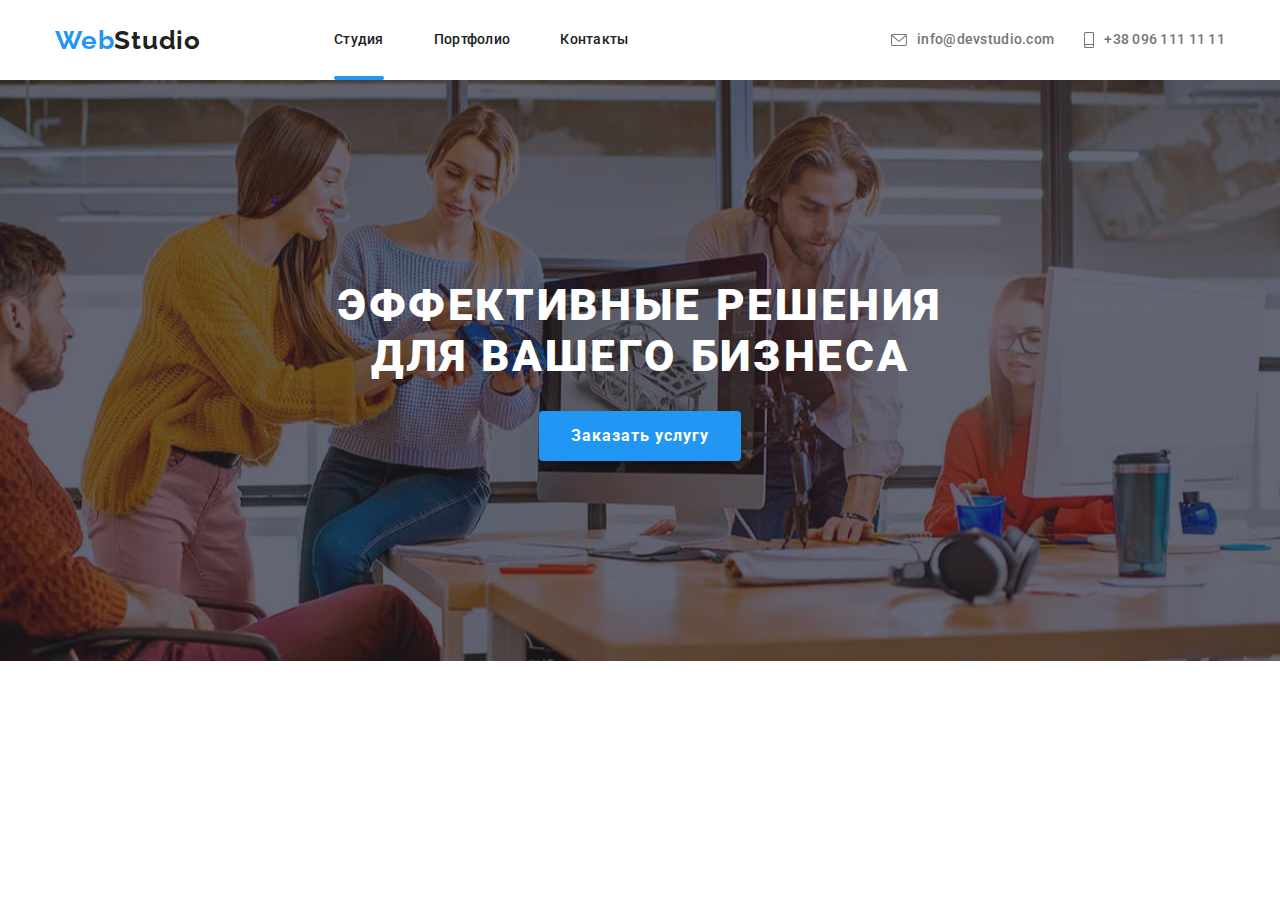
==== index.html @ 5dc9ca83 "scss header, hero, modal" ====
<!DOCTYPE html>
<html lang="ru">
<head>
    <meta charset="UTF-8">
    <meta name="viewport" content="width=device-width, initial-scale=1.0">
    <link rel="stylesheet" href="https://cdnjs.cloudflare.com/ajax/libs/modern-normalize/0.7.0/modern-normalize.min.css" />
    <link rel="stylesheet" href="./css/main.min.css">
    <title>WebStudio</title>
</head>
<body>
    <header class="page-header">

        <div class="page-header__container container">
            <a class="logo page-header__logo" href="./index.html"><span class="logo__accent">Web</span>Studio</a>
            <nav class="page-header__nav">
                <ul class="page-header__link-list">
                    <li class="page-header__list-item"><a class="page-header__link-item current" href="./index.html">Студия</a></li>
                    <li class="page-header__list-item"><a class="page-header__link-item" href="./portfolio.html">Портфолио</a></li>
                    <li class="page-header__list-item"><a class="page-header__link-item" href="">Контакты</a></li>
                </ul>
            </nav>
            <ul class="page-header__contact-list">
                <li class="page-header__contact-item"><a class="page-header__contact-link" href="mailto:info@devstudio.com"> 
                <svg class="page-header__icon" width="16" height="12">
                    <use href='./img/symbol-defs.svg#icon-envelope'></use>
                </svg> info@devstudio.com</a></li>
                <li class="page-header__contact-item"><a class="page-header__contact-link" href="tel:+380961111111">
                <svg class="page-header__icon" width="10" height="16">
                    <use href='./img/symbol-defs.svg#icon-smartphone'></use>
                </svg>+38 096 111 11 11</a></li>
            </ul>
        </div>
        
    </header>
    <section class="page-hero">
        <div class="page-hero__container">
            <h1 class="page-hero__title">Эффективные решения для вашего бизнеса</h1>
            <button class="page-hero__button" data-modal-open>Заказать услугу</button>
        </div>
    </section>
    <div class="backdrop is-hidden" data-modal>
        <div class="modal">
            <button class="modal__close-button" data-modal-close>
                <svg width="18" heigth="18">
                    <use href="./img/symbol-defs.svg#icon-close-black"></use>
                </svg>
            </button>
            <h2 class="modal__title">Оставьте свои данные, мы вам перезвоним</h2>
            <form action="" class="modal__form">
                <ul class="modal__list-input">
                    <li class="modal__list-item">
                        <label  class="modal__label">Имя<input type="text" name="name" class="modal__field-input">
                            <svg width="18" height="18" class="modal__icon">
                                <use href="./img/symbol-defs.svg#icon-person"></use>
                            </svg>
                        </label>
                    </li>
                    <li class="modal__list-item">
                        <label  class="modal__label">Телефон<input type="text" name="phone" class="modal__field-input">
                            <svg width="18" height="18" class="modal__icon">
                                <use href="./img/symbol-defs.svg#icon-phone"></use>
                            </svg>
                        </label>
                    </li>
                    <li class="modal__list-item">
                        <label  class="modal__label">Почта<input type="text" name="email" class="modal__field-input">
                            <svg width="18" height="18" class="modal__icon">
                                <use href="./img/symbol-defs.svg#icon-email"></use>
                            </svg>
                        </label>
                    </li>
                </ul>
                <label  class="modal__label" >Комментарий<textarea name="coment" class="modal__comment-area" placeholder="Введите текст"></textarea></label>
                <label class="modal__checkbox-label">
                    <input type="checkbox" name="policy" value="checked" class="modal__checkbox visually-hidden">
                    <span class="modal__checkbox-icon"></span>
                    <span>
                            Соглашаюсь с рассылкой и принимаю <a href="" class="modal_policy-link">Условия договора</a>
                    </span>
                </label>
                <button type="submit" class="modal__button">Отправить</button> 
            </form>
        </div>

    </div>
    <script src="./js/modal.js"></script>
</body>
</html>
---- css/main.min.css ----
@import url("https://fonts.googleapis.com/css2?family=Raleway:wght@700&family=Roboto:wght@400;500;700&display=swap");@import url("https://cdnjs.cloudflare.com/ajax/libs/modern-normalize/0.7.0/modern-normalize.min.css");body{font-family:Roboto, sans-serif;color:#757575}.current{position:relative;color:#2196f3}.current:before{content:'';position:absolute;bottom:0;left:0;width:100%;height:4px;border-radius:2px;background-color:#2196f3}.container{width:1200px;padding:0 15px;margin-left:auto;margin-right:auto}.visually-hidden{position:absolute;width:1px;height:1px;margin:-1px;border:0;padding:0;clip:rect(0 0 0 0);overflow:hidden}.page-header__container{display:-webkit-box;display:-ms-flexbox;display:flex;-webkit-box-align:center;-ms-flex-align:center;align-items:center}.page-header__logo{margin-right:93px}.logo{font-family:Raleway, sans-serif;font-weight:700;font-size:26px;line-height:1.19;letter-spacing:0.03em;text-decoration:none;color:#212121}.logo__accent{color:#2196f3}.page-header__link-list{display:-webkit-box;display:-ms-flexbox;display:flex;list-style:none;margin:0}.page-header__link-item{display:inline-block;padding-top:32px;padding-bottom:32px;color:#212121;font-style:normal;font-weight:500;font-size:14px;line-height:1.14;letter-spacing:0.02em;text-decoration:none;-webkit-transition:color 250ms cubic-bezier(0.4, 0, 0.2, 1);transition:color 250ms cubic-bezier(0.4, 0, 0.2, 1)}.page-header__link-item:hover,.page-header__link-item:focus{color:#2196f3}.page-header__list-item:not(:last-child){margin-right:50px}.page-header__contact-list{display:-webkit-box;display:-ms-flexbox;display:flex;list-style:none;margin:0;margin-left:auto}.page-header__contact-link{display:-webkit-box;display:-ms-flexbox;display:flex;-webkit-box-align:center;-ms-flex-align:center;align-items:center;color:#757575;font-style:normal;font-weight:500;font-size:14px;line-height:1.14;letter-spacing:0.02em;text-decoration:none;-webkit-transition:color 250ms cubic-bezier(0.4, 0, 0.2, 1);transition:color 250ms cubic-bezier(0.4, 0, 0.2, 1)}.page-header__contact-link:hover,.page-header__contact-link:focus{color:#2196f3}.page-header__contact-item:not(:last-child){margin-right:30px}.page-header__icon{fill:#757575;-webkit-transition:fill 250ms cubic-bezier(0.4, 0, 0.2, 1);transition:fill 250ms cubic-bezier(0.4, 0, 0.2, 1);margin-right:10px}.page-header__contact-link:hover .page-header__icon,.page-header__contact-link:focus .page-header__icon{fill:#2196f3}.page-hero{background-color:#c4c4c4}.page-hero__container{padding:200px 0;background-image:-webkit-gradient(linear, left top, left bottom, from(rgba(47,48,58,0.4)), to(rgba(47,48,58,0.4))),url("../img/bg-hero.jpg");background-image:linear-gradient(rgba(47,48,58,0.4), rgba(47,48,58,0.4)),url("../img/bg-hero.jpg");background-repeat:no-repeat;background-position:center;display:-webkit-box;display:-ms-flexbox;display:flex;-webkit-box-orient:vertical;-webkit-box-direction:normal;-ms-flex-direction:column;flex-direction:column;-webkit-box-align:center;-ms-flex-align:center;align-items:center}.page-hero__title{width:700px;font-weight:900;font-size:44px;line-height:1, 36;text-align:center;letter-spacing:0.06em;text-transform:uppercase;color:#fff;margin-top:0;margin-bottom:30px}.page-hero__button{padding:10px 32px;color:#fff;font-family:Roboto;font-weight:700;font-size:16px;line-height:1.87;letter-spacing:0.06em;background-color:#2196f3;border:0;-webkit-box-shadow:0px 4px 4px rgba(0,0,0,0.15);box-shadow:0px 4px 4px rgba(0,0,0,0.15);border-radius:4px;-webkit-transition:color 250ms cubic-bezier(0.4, 0, 0.2, 1),background-color 250ms cubic-bezier(0.4, 0, 0.2, 1);transition:color 250ms cubic-bezier(0.4, 0, 0.2, 1),background-color 250ms cubic-bezier(0.4, 0, 0.2, 1)}.page-hero__button:hover,.page-hero__button:focus{color:#2196f3;background-color:#fff}.backdrop{position:fixed;width:100%;height:100%;background-color:rgba(0,0,0,0.2);top:0;left:0;opacity:1}.backdrop.is-hidden{opacity:0;pointer-events:none}.modal{position:absolute;width:530px;height:580px;left:50%;top:50%;-webkit-transform:translate(-50%, -50%);transform:translate(-50%, -50%);background:#fff;-webkit-box-shadow:0px 1px 3px rgba(0,0,0,0.12),0px 1px 1px rgba(0,0,0,0.14),0px 2px 1px rgba(0,0,0,0.2);box-shadow:0px 1px 3px rgba(0,0,0,0.12),0px 1px 1px rgba(0,0,0,0.14),0px 2px 1px rgba(0,0,0,0.2);border-radius:4px;padding:40px}.modal__close-button{position:absolute;top:8px;right:8px;display:-webkit-box;display:-ms-flexbox;display:flex;-webkit-box-pack:center;-ms-flex-pack:center;justify-content:center;-webkit-box-align:center;-ms-flex-align:center;align-items:center;width:30px;height:30px;background-color:#fff;border:1px solid rgba(0,0,0,0.1);border-radius:50%;overflow:hidden;-webkit-transition:fill 250ms cubic-bezier(0.4, 0, 0.2, 1);transition:fill 250ms cubic-bezier(0.4, 0, 0.2, 1)}.modal__close-button:hover,.modal__close-button:focus{fill:#2196f3;cursor:pointer}.modal__title{font-weight:700;font-size:20px;line-height:1.15;text-align:center;letter-spacing:0.03em;color:#212121;margin-top:0;margin-bottom:12px}.modal__list-input{list-style:none;padding:0;margin:0;margin-bottom:10px}.modal__list-item:not(:last-child){margin-bottom:10px}.modal__label{position:relative;display:-webkit-box;display:-ms-flexbox;display:flex;-webkit-box-orient:vertical;-webkit-box-direction:normal;-ms-flex-direction:column;flex-direction:column;font-size:12px;line-height:1.16;letter-spacing:0.01em}.modal__field-input{height:40px;border:1px solid rgba(33,33,33,0.2);border-radius:4px;margin-top:4px;padding-left:42px;-webkit-transition:border 250ms cubic-bezier(0.4, 0, 0.2, 1);transition:border 250ms cubic-bezier(0.4, 0, 0.2, 1)}.modal__field-input:hover,.modal__field-input:focus{border:1px solid #2196f3;outline:0}.modal__icon{position:absolute;top:50%;left:15px;-webkit-transition:fill 250ms cubic-bezier(0.4, 0, 0.2, 1);transition:fill 250ms cubic-bezier(0.4, 0, 0.2, 1)}.modal__label:hover .modal__icon,.modal__label:focus .modal__icon{fill:#2196f3}.modal__comment-area{height:120px;border:1px solid rgba(33,33,33,0.2);-webkit-box-sizing:border-box;box-sizing:border-box;border-radius:4px;resize:none;margin-top:4px;margin-bottom:20px;padding:12px 16px;-webkit-transition:border 250ms cubic-bezier(0.4, 0, 0.2, 1);transition:border 250ms cubic-bezier(0.4, 0, 0.2, 1)}.modal__comment-area::-webkit-input-placeholder{font-size:14px;line-height:1.14;letter-spacing:0.01em;color:rgba(117,117,117,0.5)}.modal__comment-area:-ms-input-placeholder{font-size:14px;line-height:1.14;letter-spacing:0.01em;color:rgba(117,117,117,0.5)}.modal__comment-area::-ms-input-placeholder{font-size:14px;line-height:1.14;letter-spacing:0.01em;color:rgba(117,117,117,0.5)}.modal__comment-area::placeholder{font-size:14px;line-height:1.14;letter-spacing:0.01em;color:rgba(117,117,117,0.5)}.modal__comment-area:hover,.modal__comment-area:focus{border:1px solid #2196f3;outline:0}.modal__checkbox-icon{display:inline-block;width:16px;height:15px;border:2px solid #212121;border-radius:2px;margin-right:8px;-webkit-transition:background-color 250ms cubic-bezier(0.4, 0, 0.2, 1);transition:background-color 250ms cubic-bezier(0.4, 0, 0.2, 1)}.modal__checkbox:checked+.modal__checkbox-icon{background-image:url("../img/check.svg");background-color:#2196f3;background-repeat:no-repeat;background-position:center;border:0}.modal__checkbox:hover+.modal__checkbox-icon,.modal__checkbox:focus+.modal__checkbox-icon{border:2px solid #2196f3}.modal__checkbox-label{display:-webkit-box;display:-ms-flexbox;display:flex;font-size:14px;line-height:1.71;letter-spacing:0.03em;-webkit-box-pack:center;-ms-flex-pack:center;justify-content:center;margin-bottom:30px;-webkit-box-align:center;-ms-flex-align:center;align-items:center}.modal_policy-link{color:#2196f3}.modal__button{font-weight:700;font-size:16px;line-height:1.87;padding:10px 55px;color:#fff;letter-spacing:0.06em;background:#2196f3;-webkit-box-shadow:0px 4px 4px rgba(0,0,0,0.15);box-shadow:0px 4px 4px rgba(0,0,0,0.15);border-radius:4px;border:0;display:-webkit-box;display:-ms-flexbox;display:flex;margin-left:auto;margin-right:auto}
/*# sourceMappingURL=main.min.css.map */
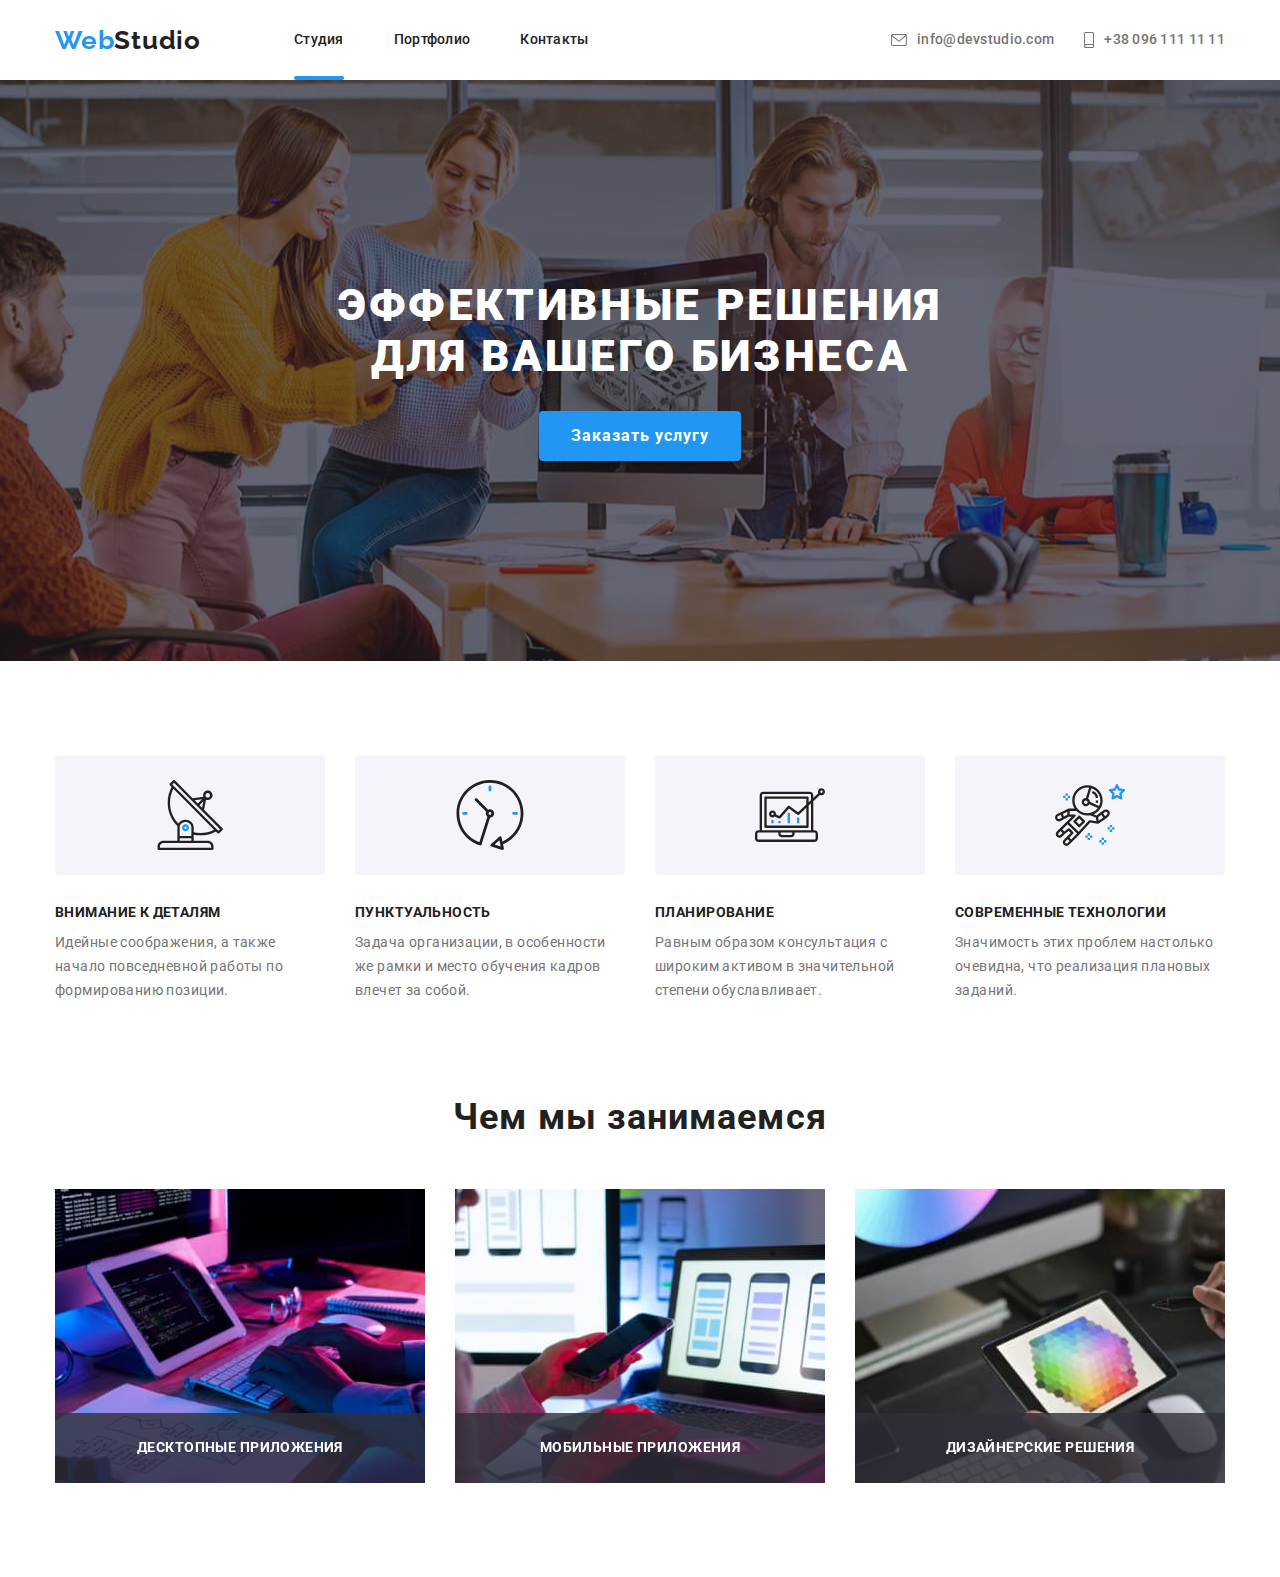
==== commit e37522e1: "features work-list" ====
--- a/index.html
+++ b/index.html
@@ -81,8 +81,61 @@
                 <button type="submit" class="modal__button">Отправить</button> 
             </form>
         </div>
-
     </div>
+    <section class="our-features container">
+        <h2 class="visually-hidden">Наши преимущества</h2>
+        <ul class="our-features__features-list">
+            <li class=" feature-item">
+                <div class="feature-item__icon"><svg width="70" height="70">
+                    <use href="./img/symbol-defs.svg#icon-antena"></use>
+                </svg></div>
+                <h3 class="feature-item__title">Внимание к деталям</h3>
+                <p class="feature-item__text">Идейные соображения, а также начало повседневной работы по формированию позиции.</p>
+            </li>
+            <li class=" feature-item">
+                <div class="feature-item__icon"><svg width="70" height="70"><use href="./img/symbol-defs.svg#icon-clock"></use></svg></div>
+                <h3 class="feature-item__title">Пунктуальность</h3>
+                <p class="feature-item__text">Задача организации, в особенности же рамки и место обучения кадров влечет за собой.</p>
+            </li>
+            <li class=" feature-item">
+                <div class="feature-item__icon"><svg width="70" height="70">
+                    <use href="./img/symbol-defs.svg#icon-diagram"></use>
+                </svg></div>
+                <h3 class="feature-item__title">Планирование</h3>
+                <p class="feature-item__text">Равным образом консультация с широким активом в значительной степени обуславливает.</p>
+            </li>
+            <li class=" feature-item">
+                <div class="feature-item__icon"><svg width="70" height="70">
+                    <use href="./img/symbol-defs.svg#icon-astronaut"></use>
+                </svg></div>
+                <h3 class="feature-item__title">Современные технологии</h3>
+                <p class="feature-item__text">Значимость этих проблем настолько очевидна, что реализация плановых заданий.</p>
+            </li>
+        </ul>
+    </section>
+    <section class="work-box container">
+        <h2 class="work-box__title">Чем мы занимаемся</h2>
+        <ul class="work-box__list">
+            <li class="work-box__item">
+                <div class="work-box__wrapper">
+                    <img class="work-box__image" src="./img/desktop.jpg" alt="десктопные приложения" width="370">
+                    <h3 class="work-box__overlay">Десктопные приложения</h3>
+                </div>
+                </li>
+            <li class="work-box__item">
+                <div class="work-box__wrapper">
+                    <img class="work-box__image" src="./img/mobile.jpg" alt="мобильные приложения" width="370">
+                    <h3 class="work-box__overlay">Мобильные приложения</h3>
+                </div>
+            </li>
+            <li class="work-box__item">
+                <div class="work-box__wrapper">
+                    <img class="work-box__image" src="./img/design.jpg" alt="дизайн" width="370">
+                    <h3 class="work-box__overlay">Дизайнерские решения</h3>
+                </div>
+            </li>
+        </ul>
+    </section>
     <script src="./js/modal.js"></script>
 </body>
 </html>--- a/css/main.min.css
+++ b/css/main.min.css
@@ -1,2 +1,2 @@
-@import url("https://fonts.googleapis.com/css2?family=Raleway:wght@700&family=Roboto:wght@400;500;700&display=swap");@import url("https://cdnjs.cloudflare.com/ajax/libs/modern-normalize/0.7.0/modern-normalize.min.css");body{font-family:Roboto, sans-serif;color:#757575}.current{position:relative;color:#2196f3}.current:before{content:'';position:absolute;bottom:0;left:0;width:100%;height:4px;border-radius:2px;background-color:#2196f3}.container{width:1200px;padding:0 15px;margin-left:auto;margin-right:auto}.visually-hidden{position:absolute;width:1px;height:1px;margin:-1px;border:0;padding:0;clip:rect(0 0 0 0);overflow:hidden}.page-header__container{display:-webkit-box;display:-ms-flexbox;display:flex;-webkit-box-align:center;-ms-flex-align:center;align-items:center}.page-header__logo{margin-right:93px}.logo{font-family:Raleway, sans-serif;font-weight:700;font-size:26px;line-height:1.19;letter-spacing:0.03em;text-decoration:none;color:#212121}.logo__accent{color:#2196f3}.page-header__link-list{display:-webkit-box;display:-ms-flexbox;display:flex;list-style:none;margin:0}.page-header__link-item{display:inline-block;padding-top:32px;padding-bottom:32px;color:#212121;font-style:normal;font-weight:500;font-size:14px;line-height:1.14;letter-spacing:0.02em;text-decoration:none;-webkit-transition:color 250ms cubic-bezier(0.4, 0, 0.2, 1);transition:color 250ms cubic-bezier(0.4, 0, 0.2, 1)}.page-header__link-item:hover,.page-header__link-item:focus{color:#2196f3}.page-header__list-item:not(:last-child){margin-right:50px}.page-header__contact-list{display:-webkit-box;display:-ms-flexbox;display:flex;list-style:none;margin:0;margin-left:auto}.page-header__contact-link{display:-webkit-box;display:-ms-flexbox;display:flex;-webkit-box-align:center;-ms-flex-align:center;align-items:center;color:#757575;font-style:normal;font-weight:500;font-size:14px;line-height:1.14;letter-spacing:0.02em;text-decoration:none;-webkit-transition:color 250ms cubic-bezier(0.4, 0, 0.2, 1);transition:color 250ms cubic-bezier(0.4, 0, 0.2, 1)}.page-header__contact-link:hover,.page-header__contact-link:focus{color:#2196f3}.page-header__contact-item:not(:last-child){margin-right:30px}.page-header__icon{fill:#757575;-webkit-transition:fill 250ms cubic-bezier(0.4, 0, 0.2, 1);transition:fill 250ms cubic-bezier(0.4, 0, 0.2, 1);margin-right:10px}.page-header__contact-link:hover .page-header__icon,.page-header__contact-link:focus .page-header__icon{fill:#2196f3}.page-hero{background-color:#c4c4c4}.page-hero__container{padding:200px 0;background-image:-webkit-gradient(linear, left top, left bottom, from(rgba(47,48,58,0.4)), to(rgba(47,48,58,0.4))),url("../img/bg-hero.jpg");background-image:linear-gradient(rgba(47,48,58,0.4), rgba(47,48,58,0.4)),url("../img/bg-hero.jpg");background-repeat:no-repeat;background-position:center;display:-webkit-box;display:-ms-flexbox;display:flex;-webkit-box-orient:vertical;-webkit-box-direction:normal;-ms-flex-direction:column;flex-direction:column;-webkit-box-align:center;-ms-flex-align:center;align-items:center}.page-hero__title{width:700px;font-weight:900;font-size:44px;line-height:1, 36;text-align:center;letter-spacing:0.06em;text-transform:uppercase;color:#fff;margin-top:0;margin-bottom:30px}.page-hero__button{padding:10px 32px;color:#fff;font-family:Roboto;font-weight:700;font-size:16px;line-height:1.87;letter-spacing:0.06em;background-color:#2196f3;border:0;-webkit-box-shadow:0px 4px 4px rgba(0,0,0,0.15);box-shadow:0px 4px 4px rgba(0,0,0,0.15);border-radius:4px;-webkit-transition:color 250ms cubic-bezier(0.4, 0, 0.2, 1),background-color 250ms cubic-bezier(0.4, 0, 0.2, 1);transition:color 250ms cubic-bezier(0.4, 0, 0.2, 1),background-color 250ms cubic-bezier(0.4, 0, 0.2, 1)}.page-hero__button:hover,.page-hero__button:focus{color:#2196f3;background-color:#fff}.backdrop{position:fixed;width:100%;height:100%;background-color:rgba(0,0,0,0.2);top:0;left:0;opacity:1}.backdrop.is-hidden{opacity:0;pointer-events:none}.modal{position:absolute;width:530px;height:580px;left:50%;top:50%;-webkit-transform:translate(-50%, -50%);transform:translate(-50%, -50%);background:#fff;-webkit-box-shadow:0px 1px 3px rgba(0,0,0,0.12),0px 1px 1px rgba(0,0,0,0.14),0px 2px 1px rgba(0,0,0,0.2);box-shadow:0px 1px 3px rgba(0,0,0,0.12),0px 1px 1px rgba(0,0,0,0.14),0px 2px 1px rgba(0,0,0,0.2);border-radius:4px;padding:40px}.modal__close-button{position:absolute;top:8px;right:8px;display:-webkit-box;display:-ms-flexbox;display:flex;-webkit-box-pack:center;-ms-flex-pack:center;justify-content:center;-webkit-box-align:center;-ms-flex-align:center;align-items:center;width:30px;height:30px;background-color:#fff;border:1px solid rgba(0,0,0,0.1);border-radius:50%;overflow:hidden;-webkit-transition:fill 250ms cubic-bezier(0.4, 0, 0.2, 1);transition:fill 250ms cubic-bezier(0.4, 0, 0.2, 1)}.modal__close-button:hover,.modal__close-button:focus{fill:#2196f3;cursor:pointer}.modal__title{font-weight:700;font-size:20px;line-height:1.15;text-align:center;letter-spacing:0.03em;color:#212121;margin-top:0;margin-bottom:12px}.modal__list-input{list-style:none;padding:0;margin:0;margin-bottom:10px}.modal__list-item:not(:last-child){margin-bottom:10px}.modal__label{position:relative;display:-webkit-box;display:-ms-flexbox;display:flex;-webkit-box-orient:vertical;-webkit-box-direction:normal;-ms-flex-direction:column;flex-direction:column;font-size:12px;line-height:1.16;letter-spacing:0.01em}.modal__field-input{height:40px;border:1px solid rgba(33,33,33,0.2);border-radius:4px;margin-top:4px;padding-left:42px;-webkit-transition:border 250ms cubic-bezier(0.4, 0, 0.2, 1);transition:border 250ms cubic-bezier(0.4, 0, 0.2, 1)}.modal__field-input:hover,.modal__field-input:focus{border:1px solid #2196f3;outline:0}.modal__icon{position:absolute;top:50%;left:15px;-webkit-transition:fill 250ms cubic-bezier(0.4, 0, 0.2, 1);transition:fill 250ms cubic-bezier(0.4, 0, 0.2, 1)}.modal__label:hover .modal__icon,.modal__label:focus .modal__icon{fill:#2196f3}.modal__comment-area{height:120px;border:1px solid rgba(33,33,33,0.2);-webkit-box-sizing:border-box;box-sizing:border-box;border-radius:4px;resize:none;margin-top:4px;margin-bottom:20px;padding:12px 16px;-webkit-transition:border 250ms cubic-bezier(0.4, 0, 0.2, 1);transition:border 250ms cubic-bezier(0.4, 0, 0.2, 1)}.modal__comment-area::-webkit-input-placeholder{font-size:14px;line-height:1.14;letter-spacing:0.01em;color:rgba(117,117,117,0.5)}.modal__comment-area:-ms-input-placeholder{font-size:14px;line-height:1.14;letter-spacing:0.01em;color:rgba(117,117,117,0.5)}.modal__comment-area::-ms-input-placeholder{font-size:14px;line-height:1.14;letter-spacing:0.01em;color:rgba(117,117,117,0.5)}.modal__comment-area::placeholder{font-size:14px;line-height:1.14;letter-spacing:0.01em;color:rgba(117,117,117,0.5)}.modal__comment-area:hover,.modal__comment-area:focus{border:1px solid #2196f3;outline:0}.modal__checkbox-icon{display:inline-block;width:16px;height:15px;border:2px solid #212121;border-radius:2px;margin-right:8px;-webkit-transition:background-color 250ms cubic-bezier(0.4, 0, 0.2, 1);transition:background-color 250ms cubic-bezier(0.4, 0, 0.2, 1)}.modal__checkbox:checked+.modal__checkbox-icon{background-image:url("../img/check.svg");background-color:#2196f3;background-repeat:no-repeat;background-position:center;border:0}.modal__checkbox:hover+.modal__checkbox-icon,.modal__checkbox:focus+.modal__checkbox-icon{border:2px solid #2196f3}.modal__checkbox-label{display:-webkit-box;display:-ms-flexbox;display:flex;font-size:14px;line-height:1.71;letter-spacing:0.03em;-webkit-box-pack:center;-ms-flex-pack:center;justify-content:center;margin-bottom:30px;-webkit-box-align:center;-ms-flex-align:center;align-items:center}.modal_policy-link{color:#2196f3}.modal__button{font-weight:700;font-size:16px;line-height:1.87;padding:10px 55px;color:#fff;letter-spacing:0.06em;background:#2196f3;-webkit-box-shadow:0px 4px 4px rgba(0,0,0,0.15);box-shadow:0px 4px 4px rgba(0,0,0,0.15);border-radius:4px;border:0;display:-webkit-box;display:-ms-flexbox;display:flex;margin-left:auto;margin-right:auto}
+@import url("https://fonts.googleapis.com/css2?family=Raleway:wght@700&family=Roboto:wght@400;500;700&display=swap");@import url("https://cdnjs.cloudflare.com/ajax/libs/modern-normalize/0.7.0/modern-normalize.min.css");body{font-family:Roboto, sans-serif;color:#757575}.current{position:relative;color:#2196f3}.current:before{content:'';position:absolute;bottom:0;left:0;width:100%;height:4px;border-radius:2px;background-color:#2196f3}.container{width:1200px;padding:0 15px;margin-left:auto;margin-right:auto}.visually-hidden{position:absolute;width:1px;height:1px;margin:-1px;border:0;padding:0;clip:rect(0 0 0 0);overflow:hidden}h1,h2,h3,p{margin:0;padding:0}.page-header__container{display:-webkit-box;display:-ms-flexbox;display:flex;-webkit-box-align:center;-ms-flex-align:center;align-items:center}.page-header__logo{margin-right:93px}.logo{font-family:Raleway, sans-serif;font-weight:700;font-size:26px;line-height:1.19;letter-spacing:0.03em;text-decoration:none;color:#212121}.logo__accent{color:#2196f3}.page-header__link-list{display:-webkit-box;display:-ms-flexbox;display:flex;list-style:none;margin:0;padding:0}.page-header__link-item{display:inline-block;padding-top:32px;padding-bottom:32px;color:#212121;font-style:normal;font-weight:500;font-size:14px;line-height:1.14;letter-spacing:0.02em;text-decoration:none;-webkit-transition:color 250ms cubic-bezier(0.4, 0, 0.2, 1);transition:color 250ms cubic-bezier(0.4, 0, 0.2, 1)}.page-header__link-item:hover,.page-header__link-item:focus{color:#2196f3}.page-header__list-item:not(:last-child){margin-right:50px}.page-header__contact-list{display:-webkit-box;display:-ms-flexbox;display:flex;list-style:none;margin:0;margin-left:auto}.page-header__contact-link{display:-webkit-box;display:-ms-flexbox;display:flex;-webkit-box-align:center;-ms-flex-align:center;align-items:center;color:#757575;font-style:normal;font-weight:500;font-size:14px;line-height:1.14;letter-spacing:0.02em;text-decoration:none;-webkit-transition:color 250ms cubic-bezier(0.4, 0, 0.2, 1);transition:color 250ms cubic-bezier(0.4, 0, 0.2, 1)}.page-header__contact-link:hover,.page-header__contact-link:focus{color:#2196f3}.page-header__contact-item:not(:last-child){margin-right:30px}.page-header__icon{fill:#757575;-webkit-transition:fill 250ms cubic-bezier(0.4, 0, 0.2, 1);transition:fill 250ms cubic-bezier(0.4, 0, 0.2, 1);margin-right:10px}.page-header__contact-link:hover .page-header__icon,.page-header__contact-link:focus .page-header__icon{fill:#2196f3}.page-hero{background-color:#c4c4c4}.page-hero__container{padding:200px 0;background-image:-webkit-gradient(linear, left top, left bottom, from(rgba(47,48,58,0.4)), to(rgba(47,48,58,0.4))),url("../img/bg-hero.jpg");background-image:linear-gradient(rgba(47,48,58,0.4), rgba(47,48,58,0.4)),url("../img/bg-hero.jpg");background-repeat:no-repeat;background-position:center;display:-webkit-box;display:-ms-flexbox;display:flex;-webkit-box-orient:vertical;-webkit-box-direction:normal;-ms-flex-direction:column;flex-direction:column;-webkit-box-align:center;-ms-flex-align:center;align-items:center}.page-hero__title{width:700px;font-weight:900;font-size:44px;line-height:1, 36;text-align:center;letter-spacing:0.06em;text-transform:uppercase;color:#fff;margin-top:0;margin-bottom:30px}.page-hero__button{padding:10px 32px;color:#fff;font-family:Roboto;font-weight:700;font-size:16px;line-height:1.87;letter-spacing:0.06em;background-color:#2196f3;border:0;-webkit-box-shadow:0px 4px 4px rgba(0,0,0,0.15);box-shadow:0px 4px 4px rgba(0,0,0,0.15);border-radius:4px;-webkit-transition:color 250ms cubic-bezier(0.4, 0, 0.2, 1),background-color 250ms cubic-bezier(0.4, 0, 0.2, 1);transition:color 250ms cubic-bezier(0.4, 0, 0.2, 1),background-color 250ms cubic-bezier(0.4, 0, 0.2, 1)}.page-hero__button:hover,.page-hero__button:focus{color:#2196f3;background-color:#fff}.backdrop{position:fixed;width:100%;height:100%;background-color:rgba(0,0,0,0.2);top:0;left:0;opacity:1}.backdrop.is-hidden{opacity:0;pointer-events:none}.modal{position:absolute;width:530px;height:580px;left:50%;top:50%;-webkit-transform:translate(-50%, -50%);transform:translate(-50%, -50%);background:#fff;-webkit-box-shadow:0px 1px 3px rgba(0,0,0,0.12),0px 1px 1px rgba(0,0,0,0.14),0px 2px 1px rgba(0,0,0,0.2);box-shadow:0px 1px 3px rgba(0,0,0,0.12),0px 1px 1px rgba(0,0,0,0.14),0px 2px 1px rgba(0,0,0,0.2);border-radius:4px;padding:40px}.modal__close-button{position:absolute;top:8px;right:8px;display:-webkit-box;display:-ms-flexbox;display:flex;-webkit-box-pack:center;-ms-flex-pack:center;justify-content:center;-webkit-box-align:center;-ms-flex-align:center;align-items:center;width:30px;height:30px;background-color:#fff;border:1px solid rgba(0,0,0,0.1);border-radius:50%;overflow:hidden;-webkit-transition:fill 250ms cubic-bezier(0.4, 0, 0.2, 1);transition:fill 250ms cubic-bezier(0.4, 0, 0.2, 1)}.modal__close-button:hover,.modal__close-button:focus{fill:#2196f3;cursor:pointer}.modal__title{font-weight:700;font-size:20px;line-height:1.15;text-align:center;letter-spacing:0.03em;color:#212121;margin-top:0;margin-bottom:12px}.modal__list-input{list-style:none;padding:0;margin:0;margin-bottom:10px}.modal__list-item:not(:last-child){margin-bottom:10px}.modal__label{position:relative;display:-webkit-box;display:-ms-flexbox;display:flex;-webkit-box-orient:vertical;-webkit-box-direction:normal;-ms-flex-direction:column;flex-direction:column;font-size:12px;line-height:1.16;letter-spacing:0.01em}.modal__field-input{height:40px;border:1px solid rgba(33,33,33,0.2);border-radius:4px;margin-top:4px;padding-left:42px;-webkit-transition:border 250ms cubic-bezier(0.4, 0, 0.2, 1);transition:border 250ms cubic-bezier(0.4, 0, 0.2, 1)}.modal__field-input:hover,.modal__field-input:focus{border:1px solid #2196f3;outline:0}.modal__icon{position:absolute;top:50%;left:15px;-webkit-transition:fill 250ms cubic-bezier(0.4, 0, 0.2, 1);transition:fill 250ms cubic-bezier(0.4, 0, 0.2, 1)}.modal__label:hover .modal__icon,.modal__label:focus .modal__icon{fill:#2196f3}.modal__comment-area{height:120px;border:1px solid rgba(33,33,33,0.2);-webkit-box-sizing:border-box;box-sizing:border-box;border-radius:4px;resize:none;margin-top:4px;margin-bottom:20px;padding:12px 16px;-webkit-transition:border 250ms cubic-bezier(0.4, 0, 0.2, 1);transition:border 250ms cubic-bezier(0.4, 0, 0.2, 1)}.modal__comment-area::-webkit-input-placeholder{font-size:14px;line-height:1.14;letter-spacing:0.01em;color:rgba(117,117,117,0.5)}.modal__comment-area:-ms-input-placeholder{font-size:14px;line-height:1.14;letter-spacing:0.01em;color:rgba(117,117,117,0.5)}.modal__comment-area::-ms-input-placeholder{font-size:14px;line-height:1.14;letter-spacing:0.01em;color:rgba(117,117,117,0.5)}.modal__comment-area::placeholder{font-size:14px;line-height:1.14;letter-spacing:0.01em;color:rgba(117,117,117,0.5)}.modal__comment-area:hover,.modal__comment-area:focus{border:1px solid #2196f3;outline:0}.modal__checkbox-icon{display:inline-block;width:16px;height:15px;border:2px solid #212121;border-radius:2px;margin-right:8px;-webkit-transition:background-color 250ms cubic-bezier(0.4, 0, 0.2, 1);transition:background-color 250ms cubic-bezier(0.4, 0, 0.2, 1)}.modal__checkbox:checked+.modal__checkbox-icon{background-image:url("../img/check.svg");background-color:#2196f3;background-repeat:no-repeat;background-position:center;border:0}.modal__checkbox:hover+.modal__checkbox-icon,.modal__checkbox:focus+.modal__checkbox-icon{border:2px solid #2196f3}.modal__checkbox-label{display:-webkit-box;display:-ms-flexbox;display:flex;font-size:14px;line-height:1.71;letter-spacing:0.03em;-webkit-box-pack:center;-ms-flex-pack:center;justify-content:center;margin-bottom:30px;-webkit-box-align:center;-ms-flex-align:center;align-items:center}.modal_policy-link{color:#2196f3}.modal__button{font-weight:700;font-size:16px;line-height:1.87;padding:10px 55px;color:#fff;letter-spacing:0.06em;background:#2196f3;-webkit-box-shadow:0px 4px 4px rgba(0,0,0,0.15);box-shadow:0px 4px 4px rgba(0,0,0,0.15);border-radius:4px;border:0;display:-webkit-box;display:-ms-flexbox;display:flex;margin-left:auto;margin-right:auto}.our-features__features-list{margin:0;padding:0;display:-webkit-box;display:-ms-flexbox;display:flex;list-style:none;padding-top:94px;margin-bottom:94px}.feature-item:not(:last-child){margin-right:30px}.feature-item__icon{display:-webkit-box;display:-ms-flexbox;display:flex;-webkit-box-pack:center;-ms-flex-pack:center;justify-content:center;-webkit-box-align:center;-ms-flex-align:center;align-items:center;width:270px;height:120px;background:#f5f4fa;border-radius:4px;margin-bottom:30px}.feature-item__title{font-weight:700;font-size:14px;line-height:1.14;letter-spacing:0.03em;text-transform:uppercase;color:#212121;margin-bottom:10px}.feature-item__text{font-size:14px;line-height:1.71;letter-spacing:0.03em}.work-box__title{font-weight:700;font-size:36px;line-height:1.16;text-align:center;letter-spacing:0.03em;color:#212121;margin-bottom:50px}.work-box__list{display:-webkit-box;display:-ms-flexbox;display:flex;list-style:none;margin:0;padding:0;padding-bottom:94px}.work-box__item:not(:last-child){margin-right:30px}.work-box__image{display:block}.work-box__wrapper{position:relative}.work-box__overlay{position:absolute;bottom:0;left:0;width:100%;height:70px;background-color:rgba(47,48,58,0.8);display:-webkit-box;display:-ms-flexbox;display:flex;-webkit-box-pack:center;-ms-flex-pack:center;justify-content:center;-webkit-box-align:center;-ms-flex-align:center;align-items:center;font-weight:700;font-size:14px;line-height:1.14;letter-spacing:0.03em;text-transform:uppercase;color:#fff}
 /*# sourceMappingURL=main.min.css.map */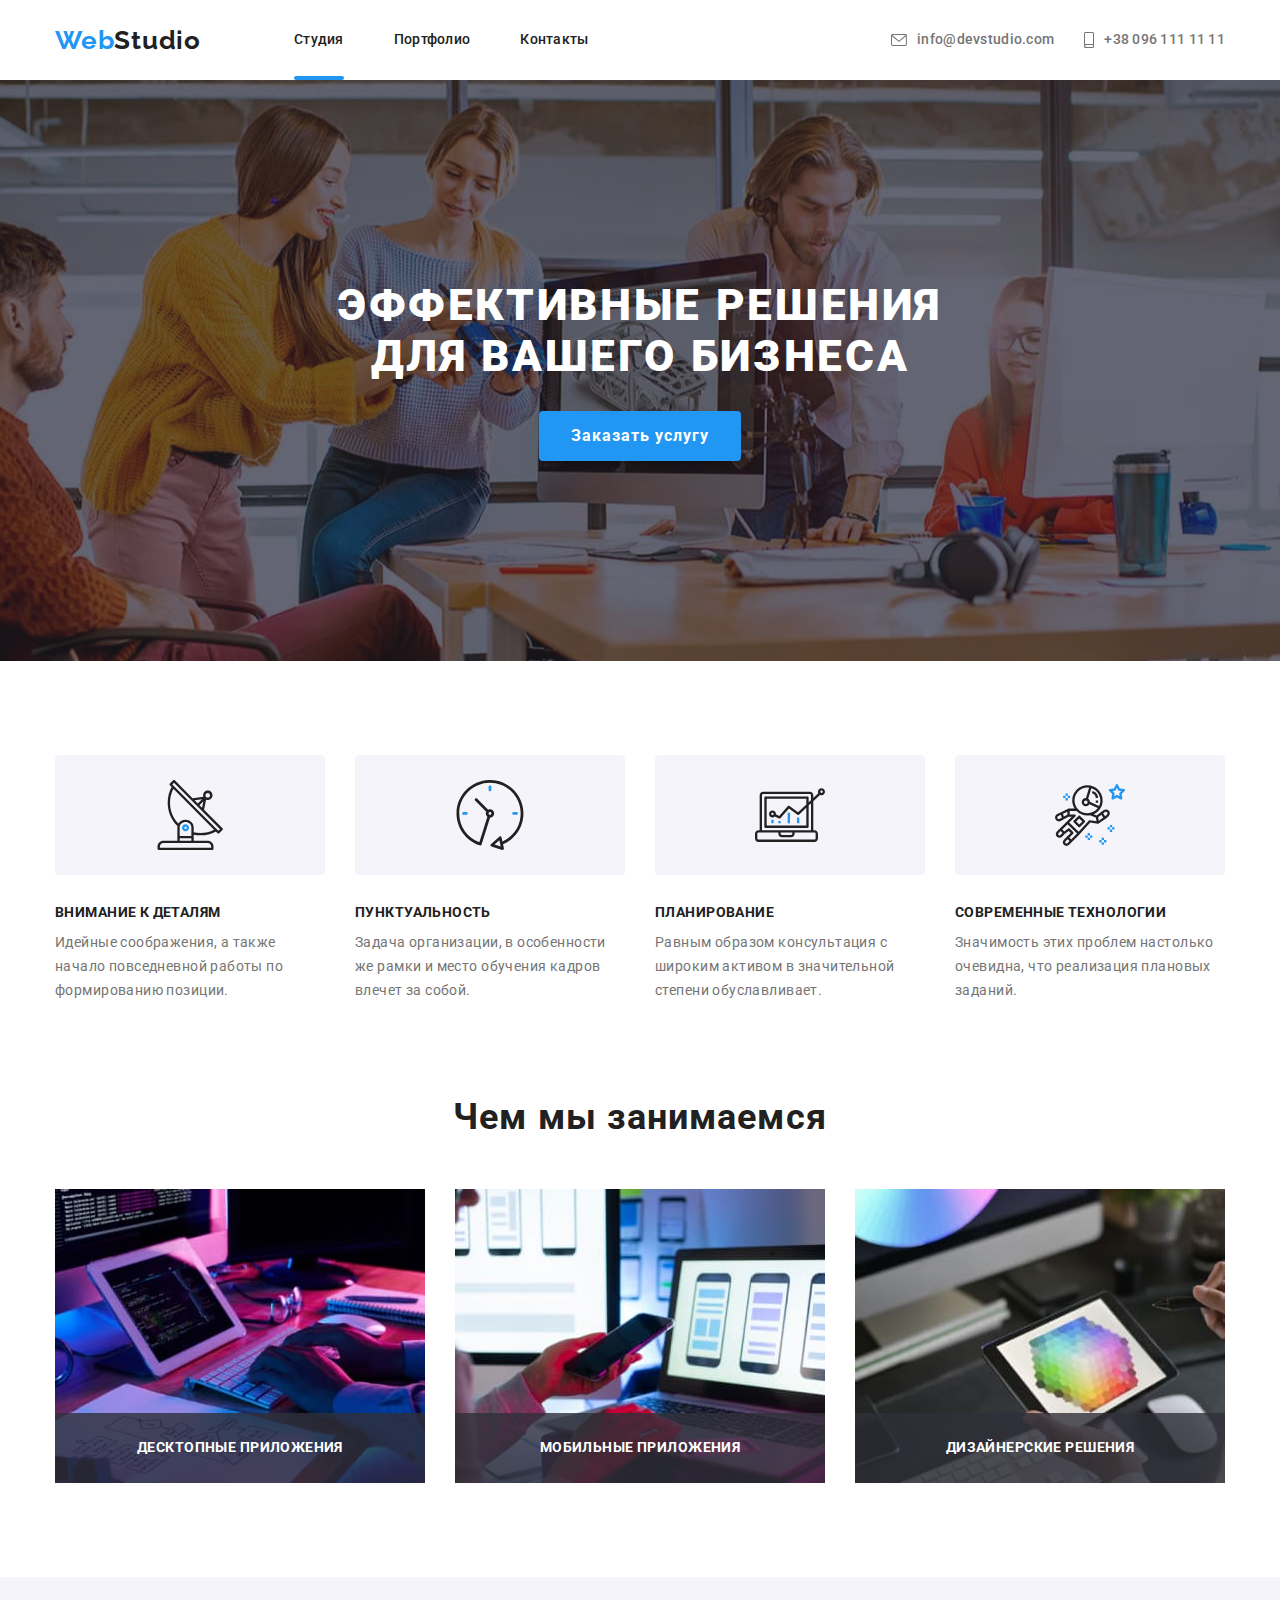
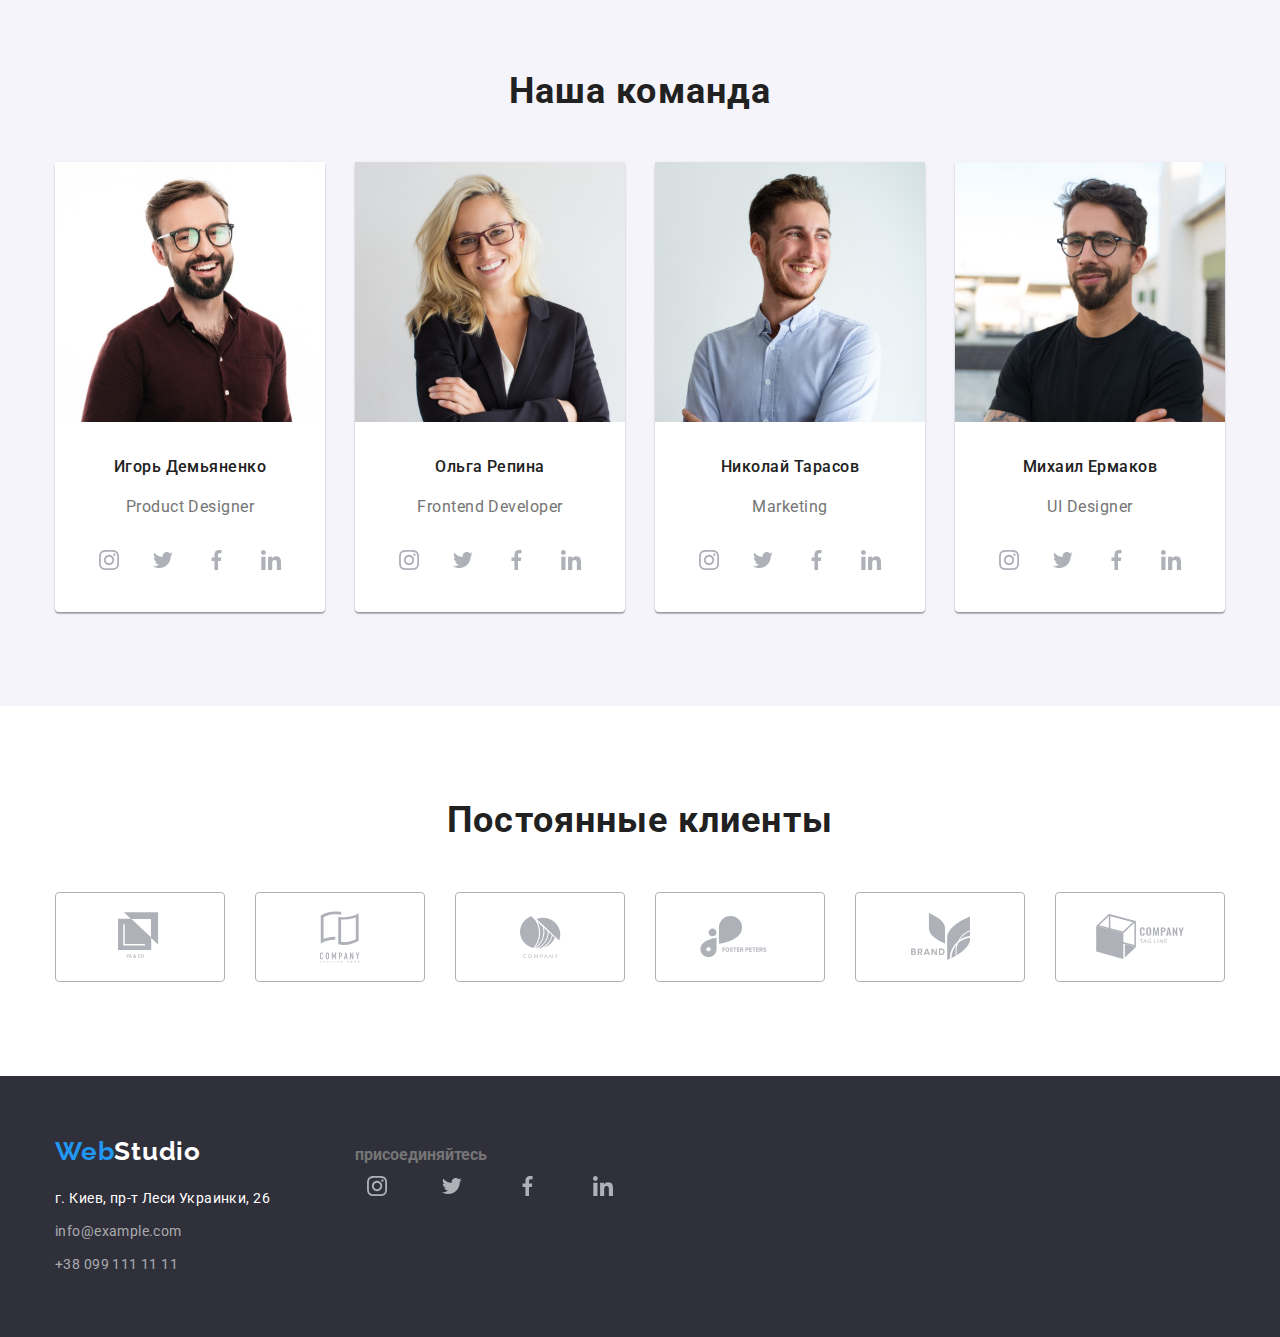
==== commit 3f4ebf4b: "our-team/clients" ====
--- a/index.html
+++ b/index.html
@@ -8,18 +8,19 @@
     <title>WebStudio</title>
 </head>
 <body>
+    
     <header class="page-header">
 
         <div class="page-header__container container">
             <a class="logo page-header__logo" href="./index.html"><span class="logo__accent">Web</span>Studio</a>
             <nav class="page-header__nav">
-                <ul class="page-header__link-list">
+                <ul class="page-header__link-list list">
                     <li class="page-header__list-item"><a class="page-header__link-item current" href="./index.html">Студия</a></li>
                     <li class="page-header__list-item"><a class="page-header__link-item" href="./portfolio.html">Портфолио</a></li>
                     <li class="page-header__list-item"><a class="page-header__link-item" href="">Контакты</a></li>
                 </ul>
             </nav>
-            <ul class="page-header__contact-list">
+            <ul class="page-header__contact-list list">
                 <li class="page-header__contact-item"><a class="page-header__contact-link" href="mailto:info@devstudio.com"> 
                 <svg class="page-header__icon" width="16" height="12">
                     <use href='./img/symbol-defs.svg#icon-envelope'></use>
@@ -32,13 +33,14 @@
         </div>
         
     </header>
-    <section class="page-hero">
+    <main>
+        <section class="page-hero">
         <div class="page-hero__container">
             <h1 class="page-hero__title">Эффективные решения для вашего бизнеса</h1>
             <button class="page-hero__button" data-modal-open>Заказать услугу</button>
         </div>
-    </section>
-    <div class="backdrop is-hidden" data-modal>
+        </section>
+        <div class="backdrop is-hidden" data-modal>
         <div class="modal">
             <button class="modal__close-button" data-modal-close>
                 <svg width="18" heigth="18">
@@ -47,7 +49,7 @@
             </button>
             <h2 class="modal__title">Оставьте свои данные, мы вам перезвоним</h2>
             <form action="" class="modal__form">
-                <ul class="modal__list-input">
+                <ul class="modal__list-input list">
                     <li class="modal__list-item">
                         <label  class="modal__label">Имя<input type="text" name="name" class="modal__field-input">
                             <svg width="18" height="18" class="modal__icon">
@@ -81,10 +83,10 @@
                 <button type="submit" class="modal__button">Отправить</button> 
             </form>
         </div>
-    </div>
-    <section class="our-features container">
+        </div>
+        <section class="our-features container">
         <h2 class="visually-hidden">Наши преимущества</h2>
-        <ul class="our-features__features-list">
+        <ul class="our-features__features-list list">
             <li class=" feature-item">
                 <div class="feature-item__icon"><svg width="70" height="70">
                     <use href="./img/symbol-defs.svg#icon-antena"></use>
@@ -112,10 +114,10 @@
                 <p class="feature-item__text">Значимость этих проблем настолько очевидна, что реализация плановых заданий.</p>
             </li>
         </ul>
-    </section>
-    <section class="work-box container">
+        </section>
+        <section class="work-box container">
         <h2 class="work-box__title">Чем мы занимаемся</h2>
-        <ul class="work-box__list">
+        <ul class="work-box__list list">
             <li class="work-box__item">
                 <div class="work-box__wrapper">
                     <img class="work-box__image" src="./img/desktop.jpg" alt="десктопные приложения" width="370">
@@ -135,7 +137,200 @@
                 </div>
             </li>
         </ul>
-    </section>
+        </section>
+        <section class="our-team">
+        <div class="our-team__container container">
+            <h2 class="our-team__title">Наша команда</h2>
+            <ul class="our-team__team-list list">
+                <li class="our-team__card teammate">
+                    <img class="teammate__photo" src="./img/igor.jpg" alt="Игорь Демьяненко" width="270">
+                    <div class="teammate__description">
+                        <h3 class="teammate__name" >Игорь Демьяненко</h3>
+                        <p class="teammate__career">Product Designer</p>
+                        <ul class="  teammate__social-list social-list list">
+                            <li><a class="social-list__link" href="" target="_blank" rel="noreferrer noopener" aria-label="instagram">
+                                <svg  width="20" height="20">
+                                    <use href="./img/symbol-defs.svg#icon-instagram"></use>
+                                </svg> </a></li>
+                            <li><a class="social-list__link" href="" target="_blank" rel="noreferrer noopener" aria-label="instagram">
+                                <svg   width="20" height="20">
+                                    <use href="./img/symbol-defs.svg#icon-twitter"></use>
+                                </svg> </a></li>
+                            <li><a class="social-list__link" href="" target="_blank" rel="noreferrer noopener" aria-label="instagram">
+                                <svg   width="20" height="20">
+                                    <use href="./img/symbol-defs.svg#icon-facebook"></use>
+                                </svg> </a></li>
+                            <li><a class="social-list__link" href="" target="_blank" rel="noreferrer noopener" aria-label="instagram">
+                                <svg   width="20" height="20">
+                                    <use href="./img/symbol-defs.svg#icon-linkedin"></use>
+                                </svg> </a></li>
+                        </ul>
+                    </div>
+                </li>
+                <li class="our-team__card teammate">
+                    <img class="teammate__photo" src="./img/olga.jpg" alt="Ольга Репина" width="270">
+                    <div class="teammate__description">
+                        <h3 class="teammate__name">Ольга Репина</h3>
+                        <p class="teammate__career">Frontend Developer</p>
+                        <ul class=" teammate__social-list social-list list">
+                            <li><a class="social-list__link" href="" target="_blank" rel="noreferrer noopener" aria-label="instagram">
+                                    <svg   width="20" height="20">
+                                        <use href="./img/symbol-defs.svg#icon-instagram"></use>
+                                    </svg> </a></li>
+                            <li><a class="social-list__link" href="" target="_blank" rel="noreferrer noopener" aria-label="instagram">
+                                    <svg   width="20" height="20">
+                                        <use href="./img/symbol-defs.svg#icon-twitter"></use>
+                                    </svg> </a></li>
+                            <li><a class="social-list__link" href="" target="_blank" rel="noreferrer noopener" aria-label="instagram">
+                                    <svg   width="20" height="20">
+                                        <use href="./img/symbol-defs.svg#icon-facebook"></use>
+                                    </svg> </a></li>
+                            <li><a class="social-list__link" href="" target="_blank" rel="noreferrer noopener" aria-label="instagram">
+                                    <svg   width="20" height="20">
+                                        <use href="./img/symbol-defs.svg#icon-linkedin"></use>
+                                    </svg> </a></li>
+                        </ul>
+                    </div>
+                </li>
+                <li class="our-team__card teammate">
+                    <img class="teammate__photo" src="./img/nikolay.jpg" alt="Николай Тарасов" width="270" >
+                    <div class="teammate__description">
+                        <h3 class="teammate__name">Николай Тарасов</h3>
+                        <p class="teammate__career">Marketing</p>
+                        <ul class=" teammate__social-list social-list list">
+                            <li><a class="social-list__link" href="" target="_blank" rel="noreferrer noopener" aria-label="instagram">
+                                    <svg   width="20" height="20">
+                                        <use href="./img/symbol-defs.svg#icon-instagram"></use>
+                                    </svg> </a></li>
+                            <li><a class="social-list__link" href="" target="_blank" rel="noreferrer noopener" aria-label="instagram">
+                                    <svg   width="20" height="20">
+                                        <use href="./img/symbol-defs.svg#icon-twitter"></use>
+                                    </svg> </a></li>
+                            <li><a class="social-list__link" href="" target="_blank" rel="noreferrer noopener" aria-label="instagram">
+                                    <svg   width="20" height="20">
+                                        <use href="./img/symbol-defs.svg#icon-facebook"></use>
+                                    </svg> </a></li>
+                            <li><a class="social-list__link" href="" target="_blank" rel="noreferrer noopener" aria-label="instagram">
+                                    <svg   width="20" height="20">
+                                        <use href="./img/symbol-defs.svg#icon-linkedin"></use>
+                                    </svg> </a></li>
+                        </ul>
+                    </div>
+                </li>
+                <li class="our-team__card teammate">
+                    <img class="teammate__photo" src="./img/mikhail.jpg" alt="Михаил Ермаков" width="270">
+                    <div class="teammate__description">
+                        <h3 class="teammate__name">Михаил Ермаков</h3>
+                        <p class="teammate__career">UI Designer</p>
+                        <ul class=" teammate__social-list social-list list">
+                            <li><a class="social-list__link" href="" target="_blank" rel="noreferrer noopener" aria-label="instagram">
+                                    <svg   width="20" height="20">
+                                        <use href="./img/symbol-defs.svg#icon-instagram"></use>
+                                    </svg> </a></li>
+                            <li><a class="social-list__link" href="" target="_blank" rel="noreferrer noopener" aria-label="instagram">
+                                    <svg   width="20" height="20">
+                                        <use href="./img/symbol-defs.svg#icon-twitter"></use>
+                                    </svg> </a></li>
+                            <li><a class="social-list__link" href="" target="_blank" rel="noreferrer noopener" aria-label="instagram">
+                                    <svg   width="20" height="20">
+                                        <use href="./img/symbol-defs.svg#icon-facebook"></use>
+                                    </svg> </a></li>
+                            <li><a class="social-list__link" href="" target="_blank" rel="noreferrer noopener" aria-label="instagram">
+                                    <svg   width="20" height="20">
+                                        <use href="./img/symbol-defs.svg#icon-linkedin"></use>
+                                    </svg> </a></li>
+                        </ul>
+                    </div>
+                </li>
+            </ul>
+        </div>
+        </section>
+        <section class="our-clients container">
+        <h2 class="our-clients__title">Постоянные клиенты</h2>
+        <ul class="our-clients__clients-list list">
+            <li class="our-clients__item">
+                
+                <svg width="44.27" height="49.23">
+                    <use href="./img/symbol-defs.svg#icon-logo-1" ></use>
+                </svg>
+                
+            </li>
+            <li class="our-clients__item">
+                
+                <svg width="40" height="52">
+                    <use href="./img/symbol-defs.svg#icon-logo-2 "></use>
+                </svg>
+                
+            </li>
+            <li class="our-clients__item">
+               
+                <svg width="41" height="42.6">
+                    <use href="./img/symbol-defs.svg#icon-logo-3"></use>
+                </svg>
+                
+            </li>
+            <li class="our-clients__item">
+                
+                <svg width="79.66" height="42.02">
+                    <use href="./img/symbol-defs.svg#icon-logo-4"></use>
+                </svg>
+
+            </li>
+            <li class="our-clients__item">
+              
+                <svg width="59" height="47">
+                    <use href="./img/symbol-defs.svg#icon-logo-5"></use>
+                </svg>
+               
+            </li>
+            <li class="our-clients__item">
+               
+                <svg width="88.48" height="45.44">
+                    <use href="./img/symbol-defs.svg#icon-logo-6"></use>
+                </svg>
+               
+            </li>
+        </ul>
+        </section>
+    </main>
+    <footer class="page-footer">
+        <div class="page-footer__container container">
+            <div class="page-footer__contact">
+                <a class=" page-footer-logo logo logo--white " href="./index.html"><span class="logo__accent">Web</span>Studio</a>
+                <address class="page-footer__addres">
+                    г. Киев, пр-т Леси Украинки, 26
+                    <ul class="page-footer__address-list list">
+                        <li class="page-footer__address-item"><a class="page-footer__address-link" href="mailto:info@example.com">info@example.com</a></li>
+                        <li class="page-footer__address-item"><a  class="page-footer__address-link" href="tel:++380991111111">+38 099 111 11 11</a></li>
+                    </ul>
+                </address>
+            </div>
+            <div class="page-footer__social">
+                <b class="">присоединяйтесь</b>
+                <ul class=" social-list list">
+                    <li><a class="social-list__link" href="" target="_blank" rel="noreferrer noopener" aria-label="instagram">
+                            <svg width="20" height="20">
+                                <use href="./img/symbol-defs.svg#icon-instagram"></use>
+                            </svg> </a></li>
+                    <li><a class="social-list__link" href="" target="_blank" rel="noreferrer noopener" aria-label="instagram">
+                            <svg width="20" height="20">
+                                <use href="./img/symbol-defs.svg#icon-twitter"></use>
+                            </svg> </a></li>
+                    <li><a class="social-list__link" href="" target="_blank" rel="noreferrer noopener" aria-label="instagram">
+                            <svg width="20" height="20">
+                                <use href="./img/symbol-defs.svg#icon-facebook"></use>
+                            </svg> </a></li>
+                    <li><a class="social-list__link" href="" target="_blank" rel="noreferrer noopener" aria-label="instagram">
+                            <svg width="20" height="20">
+                                <use href="./img/symbol-defs.svg#icon-linkedin"></use>
+                            </svg> </a></li>
+                </ul>
+            </div>
+            <div></div>
+            </div>
+    </footer>
+
+
     <script src="./js/modal.js"></script>
 </body>
 </html>--- a/css/main.min.css
+++ b/css/main.min.css
@@ -1,2 +1,2 @@
-@import url("https://fonts.googleapis.com/css2?family=Raleway:wght@700&family=Roboto:wght@400;500;700&display=swap");@import url("https://cdnjs.cloudflare.com/ajax/libs/modern-normalize/0.7.0/modern-normalize.min.css");body{font-family:Roboto, sans-serif;color:#757575}.current{position:relative;color:#2196f3}.current:before{content:'';position:absolute;bottom:0;left:0;width:100%;height:4px;border-radius:2px;background-color:#2196f3}.container{width:1200px;padding:0 15px;margin-left:auto;margin-right:auto}.visually-hidden{position:absolute;width:1px;height:1px;margin:-1px;border:0;padding:0;clip:rect(0 0 0 0);overflow:hidden}h1,h2,h3,p{margin:0;padding:0}.page-header__container{display:-webkit-box;display:-ms-flexbox;display:flex;-webkit-box-align:center;-ms-flex-align:center;align-items:center}.page-header__logo{margin-right:93px}.logo{font-family:Raleway, sans-serif;font-weight:700;font-size:26px;line-height:1.19;letter-spacing:0.03em;text-decoration:none;color:#212121}.logo__accent{color:#2196f3}.page-header__link-list{display:-webkit-box;display:-ms-flexbox;display:flex;list-style:none;margin:0;padding:0}.page-header__link-item{display:inline-block;padding-top:32px;padding-bottom:32px;color:#212121;font-style:normal;font-weight:500;font-size:14px;line-height:1.14;letter-spacing:0.02em;text-decoration:none;-webkit-transition:color 250ms cubic-bezier(0.4, 0, 0.2, 1);transition:color 250ms cubic-bezier(0.4, 0, 0.2, 1)}.page-header__link-item:hover,.page-header__link-item:focus{color:#2196f3}.page-header__list-item:not(:last-child){margin-right:50px}.page-header__contact-list{display:-webkit-box;display:-ms-flexbox;display:flex;list-style:none;margin:0;margin-left:auto}.page-header__contact-link{display:-webkit-box;display:-ms-flexbox;display:flex;-webkit-box-align:center;-ms-flex-align:center;align-items:center;color:#757575;font-style:normal;font-weight:500;font-size:14px;line-height:1.14;letter-spacing:0.02em;text-decoration:none;-webkit-transition:color 250ms cubic-bezier(0.4, 0, 0.2, 1);transition:color 250ms cubic-bezier(0.4, 0, 0.2, 1)}.page-header__contact-link:hover,.page-header__contact-link:focus{color:#2196f3}.page-header__contact-item:not(:last-child){margin-right:30px}.page-header__icon{fill:#757575;-webkit-transition:fill 250ms cubic-bezier(0.4, 0, 0.2, 1);transition:fill 250ms cubic-bezier(0.4, 0, 0.2, 1);margin-right:10px}.page-header__contact-link:hover .page-header__icon,.page-header__contact-link:focus .page-header__icon{fill:#2196f3}.page-hero{background-color:#c4c4c4}.page-hero__container{padding:200px 0;background-image:-webkit-gradient(linear, left top, left bottom, from(rgba(47,48,58,0.4)), to(rgba(47,48,58,0.4))),url("../img/bg-hero.jpg");background-image:linear-gradient(rgba(47,48,58,0.4), rgba(47,48,58,0.4)),url("../img/bg-hero.jpg");background-repeat:no-repeat;background-position:center;display:-webkit-box;display:-ms-flexbox;display:flex;-webkit-box-orient:vertical;-webkit-box-direction:normal;-ms-flex-direction:column;flex-direction:column;-webkit-box-align:center;-ms-flex-align:center;align-items:center}.page-hero__title{width:700px;font-weight:900;font-size:44px;line-height:1, 36;text-align:center;letter-spacing:0.06em;text-transform:uppercase;color:#fff;margin-top:0;margin-bottom:30px}.page-hero__button{padding:10px 32px;color:#fff;font-family:Roboto;font-weight:700;font-size:16px;line-height:1.87;letter-spacing:0.06em;background-color:#2196f3;border:0;-webkit-box-shadow:0px 4px 4px rgba(0,0,0,0.15);box-shadow:0px 4px 4px rgba(0,0,0,0.15);border-radius:4px;-webkit-transition:color 250ms cubic-bezier(0.4, 0, 0.2, 1),background-color 250ms cubic-bezier(0.4, 0, 0.2, 1);transition:color 250ms cubic-bezier(0.4, 0, 0.2, 1),background-color 250ms cubic-bezier(0.4, 0, 0.2, 1)}.page-hero__button:hover,.page-hero__button:focus{color:#2196f3;background-color:#fff}.backdrop{position:fixed;width:100%;height:100%;background-color:rgba(0,0,0,0.2);top:0;left:0;opacity:1}.backdrop.is-hidden{opacity:0;pointer-events:none}.modal{position:absolute;width:530px;height:580px;left:50%;top:50%;-webkit-transform:translate(-50%, -50%);transform:translate(-50%, -50%);background:#fff;-webkit-box-shadow:0px 1px 3px rgba(0,0,0,0.12),0px 1px 1px rgba(0,0,0,0.14),0px 2px 1px rgba(0,0,0,0.2);box-shadow:0px 1px 3px rgba(0,0,0,0.12),0px 1px 1px rgba(0,0,0,0.14),0px 2px 1px rgba(0,0,0,0.2);border-radius:4px;padding:40px}.modal__close-button{position:absolute;top:8px;right:8px;display:-webkit-box;display:-ms-flexbox;display:flex;-webkit-box-pack:center;-ms-flex-pack:center;justify-content:center;-webkit-box-align:center;-ms-flex-align:center;align-items:center;width:30px;height:30px;background-color:#fff;border:1px solid rgba(0,0,0,0.1);border-radius:50%;overflow:hidden;-webkit-transition:fill 250ms cubic-bezier(0.4, 0, 0.2, 1);transition:fill 250ms cubic-bezier(0.4, 0, 0.2, 1)}.modal__close-button:hover,.modal__close-button:focus{fill:#2196f3;cursor:pointer}.modal__title{font-weight:700;font-size:20px;line-height:1.15;text-align:center;letter-spacing:0.03em;color:#212121;margin-top:0;margin-bottom:12px}.modal__list-input{list-style:none;padding:0;margin:0;margin-bottom:10px}.modal__list-item:not(:last-child){margin-bottom:10px}.modal__label{position:relative;display:-webkit-box;display:-ms-flexbox;display:flex;-webkit-box-orient:vertical;-webkit-box-direction:normal;-ms-flex-direction:column;flex-direction:column;font-size:12px;line-height:1.16;letter-spacing:0.01em}.modal__field-input{height:40px;border:1px solid rgba(33,33,33,0.2);border-radius:4px;margin-top:4px;padding-left:42px;-webkit-transition:border 250ms cubic-bezier(0.4, 0, 0.2, 1);transition:border 250ms cubic-bezier(0.4, 0, 0.2, 1)}.modal__field-input:hover,.modal__field-input:focus{border:1px solid #2196f3;outline:0}.modal__icon{position:absolute;top:50%;left:15px;-webkit-transition:fill 250ms cubic-bezier(0.4, 0, 0.2, 1);transition:fill 250ms cubic-bezier(0.4, 0, 0.2, 1)}.modal__label:hover .modal__icon,.modal__label:focus .modal__icon{fill:#2196f3}.modal__comment-area{height:120px;border:1px solid rgba(33,33,33,0.2);-webkit-box-sizing:border-box;box-sizing:border-box;border-radius:4px;resize:none;margin-top:4px;margin-bottom:20px;padding:12px 16px;-webkit-transition:border 250ms cubic-bezier(0.4, 0, 0.2, 1);transition:border 250ms cubic-bezier(0.4, 0, 0.2, 1)}.modal__comment-area::-webkit-input-placeholder{font-size:14px;line-height:1.14;letter-spacing:0.01em;color:rgba(117,117,117,0.5)}.modal__comment-area:-ms-input-placeholder{font-size:14px;line-height:1.14;letter-spacing:0.01em;color:rgba(117,117,117,0.5)}.modal__comment-area::-ms-input-placeholder{font-size:14px;line-height:1.14;letter-spacing:0.01em;color:rgba(117,117,117,0.5)}.modal__comment-area::placeholder{font-size:14px;line-height:1.14;letter-spacing:0.01em;color:rgba(117,117,117,0.5)}.modal__comment-area:hover,.modal__comment-area:focus{border:1px solid #2196f3;outline:0}.modal__checkbox-icon{display:inline-block;width:16px;height:15px;border:2px solid #212121;border-radius:2px;margin-right:8px;-webkit-transition:background-color 250ms cubic-bezier(0.4, 0, 0.2, 1);transition:background-color 250ms cubic-bezier(0.4, 0, 0.2, 1)}.modal__checkbox:checked+.modal__checkbox-icon{background-image:url("../img/check.svg");background-color:#2196f3;background-repeat:no-repeat;background-position:center;border:0}.modal__checkbox:hover+.modal__checkbox-icon,.modal__checkbox:focus+.modal__checkbox-icon{border:2px solid #2196f3}.modal__checkbox-label{display:-webkit-box;display:-ms-flexbox;display:flex;font-size:14px;line-height:1.71;letter-spacing:0.03em;-webkit-box-pack:center;-ms-flex-pack:center;justify-content:center;margin-bottom:30px;-webkit-box-align:center;-ms-flex-align:center;align-items:center}.modal_policy-link{color:#2196f3}.modal__button{font-weight:700;font-size:16px;line-height:1.87;padding:10px 55px;color:#fff;letter-spacing:0.06em;background:#2196f3;-webkit-box-shadow:0px 4px 4px rgba(0,0,0,0.15);box-shadow:0px 4px 4px rgba(0,0,0,0.15);border-radius:4px;border:0;display:-webkit-box;display:-ms-flexbox;display:flex;margin-left:auto;margin-right:auto}.our-features__features-list{margin:0;padding:0;display:-webkit-box;display:-ms-flexbox;display:flex;list-style:none;padding-top:94px;margin-bottom:94px}.feature-item:not(:last-child){margin-right:30px}.feature-item__icon{display:-webkit-box;display:-ms-flexbox;display:flex;-webkit-box-pack:center;-ms-flex-pack:center;justify-content:center;-webkit-box-align:center;-ms-flex-align:center;align-items:center;width:270px;height:120px;background:#f5f4fa;border-radius:4px;margin-bottom:30px}.feature-item__title{font-weight:700;font-size:14px;line-height:1.14;letter-spacing:0.03em;text-transform:uppercase;color:#212121;margin-bottom:10px}.feature-item__text{font-size:14px;line-height:1.71;letter-spacing:0.03em}.work-box__title{font-weight:700;font-size:36px;line-height:1.16;text-align:center;letter-spacing:0.03em;color:#212121;margin-bottom:50px}.work-box__list{display:-webkit-box;display:-ms-flexbox;display:flex;list-style:none;margin:0;padding:0;padding-bottom:94px}.work-box__item:not(:last-child){margin-right:30px}.work-box__image{display:block}.work-box__wrapper{position:relative}.work-box__overlay{position:absolute;bottom:0;left:0;width:100%;height:70px;background-color:rgba(47,48,58,0.8);display:-webkit-box;display:-ms-flexbox;display:flex;-webkit-box-pack:center;-ms-flex-pack:center;justify-content:center;-webkit-box-align:center;-ms-flex-align:center;align-items:center;font-weight:700;font-size:14px;line-height:1.14;letter-spacing:0.03em;text-transform:uppercase;color:#fff}
+@import url("https://fonts.googleapis.com/css2?family=Raleway:wght@700&family=Roboto:wght@400;500;700&display=swap");@import url("https://cdnjs.cloudflare.com/ajax/libs/modern-normalize/0.7.0/modern-normalize.min.css");body{font-family:Roboto, sans-serif;color:#757575}.current{position:relative;color:#2196f3}.current:before{content:'';position:absolute;bottom:0;left:0;width:100%;height:4px;border-radius:2px;background-color:#2196f3}.container{width:1200px;padding:0 15px;margin-left:auto;margin-right:auto}.list{padding:0;margin:0;list-style:none}.visually-hidden{position:absolute;width:1px;height:1px;margin:-1px;border:0;padding:0;clip:rect(0 0 0 0);overflow:hidden}h1,h2,h3,p{margin:0;padding:0}.social-list{display:-webkit-box;display:-ms-flexbox;display:flex;-webkit-box-pack:justify;-ms-flex-pack:justify;justify-content:space-between}.social-list__link{width:44px;height:44px;border-radius:50%;display:-webkit-box;display:-ms-flexbox;display:flex;-webkit-box-pack:center;-ms-flex-pack:center;justify-content:center;-webkit-box-align:center;-ms-flex-align:center;align-items:center;fill:#afb1b8;-webkit-transition:fill 250ms cubic-bezier(0.4, 0, 0.2, 1),background-color 250ms cubic-bezier(0.4, 0, 0.2, 1);transition:fill 250ms cubic-bezier(0.4, 0, 0.2, 1),background-color 250ms cubic-bezier(0.4, 0, 0.2, 1)}.social-list__link:hover,.social-list__link:focus{fill:#fff;background-color:#2196f3}.page-header__container{display:-webkit-box;display:-ms-flexbox;display:flex;-webkit-box-align:center;-ms-flex-align:center;align-items:center}.page-header__logo{margin-right:93px}.page-footer{background-color:#2f303a}.logo{font-family:Raleway, sans-serif;font-weight:700;font-size:26px;line-height:1.19;letter-spacing:0.03em;text-decoration:none;color:#212121}.logo__accent{color:#2196f3}.logo--white{display:inline-block;color:#fff;margin-bottom:20px}.page-header__link-list{display:-webkit-box;display:-ms-flexbox;display:flex}.page-header__link-item{display:inline-block;padding-top:32px;padding-bottom:32px;color:#212121;font-style:normal;font-weight:500;font-size:14px;line-height:1.14;letter-spacing:0.02em;text-decoration:none;-webkit-transition:color 250ms cubic-bezier(0.4, 0, 0.2, 1);transition:color 250ms cubic-bezier(0.4, 0, 0.2, 1)}.page-header__link-item:hover,.page-header__link-item:focus{color:#2196f3}.page-header__list-item:not(:last-child){margin-right:50px}.page-header__contact-list{display:-webkit-box;display:-ms-flexbox;display:flex;margin-left:auto}.page-header__contact-link{display:-webkit-box;display:-ms-flexbox;display:flex;-webkit-box-align:center;-ms-flex-align:center;align-items:center;color:#757575;font-style:normal;font-weight:500;font-size:14px;line-height:1.14;letter-spacing:0.02em;text-decoration:none;-webkit-transition:color 250ms cubic-bezier(0.4, 0, 0.2, 1);transition:color 250ms cubic-bezier(0.4, 0, 0.2, 1)}.page-header__contact-link:hover,.page-header__contact-link:focus{color:#2196f3}.page-header__contact-item:not(:last-child){margin-right:30px}.page-header__icon{fill:#757575;-webkit-transition:fill 250ms cubic-bezier(0.4, 0, 0.2, 1);transition:fill 250ms cubic-bezier(0.4, 0, 0.2, 1);margin-right:10px}.page-header__contact-link:hover .page-header__icon,.page-header__contact-link:focus .page-header__icon{fill:#2196f3}.page-hero{background-color:#c4c4c4}.page-hero__container{padding:200px 0;background-image:-webkit-gradient(linear, left top, left bottom, from(rgba(47,48,58,0.4)), to(rgba(47,48,58,0.4))),url("../img/bg-hero.jpg");background-image:linear-gradient(rgba(47,48,58,0.4), rgba(47,48,58,0.4)),url("../img/bg-hero.jpg");background-repeat:no-repeat;background-position:center;display:-webkit-box;display:-ms-flexbox;display:flex;-webkit-box-orient:vertical;-webkit-box-direction:normal;-ms-flex-direction:column;flex-direction:column;-webkit-box-align:center;-ms-flex-align:center;align-items:center}.page-hero__title{width:700px;font-weight:900;font-size:44px;line-height:1, 36;text-align:center;letter-spacing:0.06em;text-transform:uppercase;color:#fff;margin-top:0;margin-bottom:30px}.page-hero__button{padding:10px 32px;color:#fff;font-family:Roboto;font-weight:700;font-size:16px;line-height:1.87;letter-spacing:0.06em;background-color:#2196f3;border:0;-webkit-box-shadow:0px 4px 4px rgba(0,0,0,0.15);box-shadow:0px 4px 4px rgba(0,0,0,0.15);border-radius:4px;-webkit-transition:color 250ms cubic-bezier(0.4, 0, 0.2, 1),background-color 250ms cubic-bezier(0.4, 0, 0.2, 1);transition:color 250ms cubic-bezier(0.4, 0, 0.2, 1),background-color 250ms cubic-bezier(0.4, 0, 0.2, 1)}.page-hero__button:hover,.page-hero__button:focus{color:#2196f3;background-color:#fff}.backdrop{position:fixed;width:100%;height:100%;background-color:rgba(0,0,0,0.2);top:0;left:0;opacity:1;-webkit-transition:opacity 500ms cubic-bezier(0.4, 0, 0.2, 1);transition:opacity 500ms cubic-bezier(0.4, 0, 0.2, 1);z-index:2}.backdrop.is-hidden{opacity:0;pointer-events:none}.backdrop.is-hidden .modal{-webkit-transform:translate(-50%, 150%) scale(0.75);transform:translate(-50%, 150%) scale(0.75)}.modal{position:absolute;width:530px;height:580px;left:50%;top:50%;background:#fff;-webkit-box-shadow:0px 1px 3px rgba(0,0,0,0.12),0px 1px 1px rgba(0,0,0,0.14),0px 2px 1px rgba(0,0,0,0.2);box-shadow:0px 1px 3px rgba(0,0,0,0.12),0px 1px 1px rgba(0,0,0,0.14),0px 2px 1px rgba(0,0,0,0.2);border-radius:4px;padding:40px;-webkit-transform:translate(-50%, -50%) scale(1);transform:translate(-50%, -50%) scale(1);-webkit-transition:-webkit-transform 500ms cubic-bezier(0.4, 0, 0.2, 1);transition:-webkit-transform 500ms cubic-bezier(0.4, 0, 0.2, 1);transition:transform 500ms cubic-bezier(0.4, 0, 0.2, 1);transition:transform 500ms cubic-bezier(0.4, 0, 0.2, 1), -webkit-transform 500ms cubic-bezier(0.4, 0, 0.2, 1)}.modal__close-button{position:absolute;top:8px;right:8px;display:-webkit-box;display:-ms-flexbox;display:flex;-webkit-box-pack:center;-ms-flex-pack:center;justify-content:center;-webkit-box-align:center;-ms-flex-align:center;align-items:center;width:30px;height:30px;background-color:#fff;border:1px solid rgba(0,0,0,0.1);border-radius:50%;overflow:hidden;-webkit-transition:fill 250ms cubic-bezier(0.4, 0, 0.2, 1);transition:fill 250ms cubic-bezier(0.4, 0, 0.2, 1)}.modal__close-button:hover,.modal__close-button:focus{fill:#2196f3;cursor:pointer}.modal__title{font-weight:700;font-size:20px;line-height:1.15;text-align:center;letter-spacing:0.03em;color:#212121;margin-top:0;margin-bottom:12px}.modal__list-input{margin-bottom:10px}.modal__list-item:not(:last-child){margin-bottom:10px}.modal__label{position:relative;display:-webkit-box;display:-ms-flexbox;display:flex;-webkit-box-orient:vertical;-webkit-box-direction:normal;-ms-flex-direction:column;flex-direction:column;font-size:12px;line-height:1.16;letter-spacing:0.01em}.modal__field-input{height:40px;border:1px solid rgba(33,33,33,0.2);border-radius:4px;margin-top:4px;padding-left:42px;-webkit-transition:border 250ms cubic-bezier(0.4, 0, 0.2, 1);transition:border 250ms cubic-bezier(0.4, 0, 0.2, 1)}.modal__field-input:hover,.modal__field-input:focus{border:1px solid #2196f3;outline:0}.modal__icon{position:absolute;top:50%;left:15px;-webkit-transition:fill 250ms cubic-bezier(0.4, 0, 0.2, 1);transition:fill 250ms cubic-bezier(0.4, 0, 0.2, 1)}.modal__label:hover .modal__icon,.modal__label:focus .modal__icon{fill:#2196f3}.modal__comment-area{height:120px;border:1px solid rgba(33,33,33,0.2);-webkit-box-sizing:border-box;box-sizing:border-box;border-radius:4px;resize:none;margin-top:4px;margin-bottom:20px;padding:12px 16px;-webkit-transition:border 250ms cubic-bezier(0.4, 0, 0.2, 1);transition:border 250ms cubic-bezier(0.4, 0, 0.2, 1)}.modal__comment-area::-webkit-input-placeholder{font-size:14px;line-height:1.14;letter-spacing:0.01em;color:rgba(117,117,117,0.5)}.modal__comment-area:-ms-input-placeholder{font-size:14px;line-height:1.14;letter-spacing:0.01em;color:rgba(117,117,117,0.5)}.modal__comment-area::-ms-input-placeholder{font-size:14px;line-height:1.14;letter-spacing:0.01em;color:rgba(117,117,117,0.5)}.modal__comment-area::placeholder{font-size:14px;line-height:1.14;letter-spacing:0.01em;color:rgba(117,117,117,0.5)}.modal__comment-area:hover,.modal__comment-area:focus{border:1px solid #2196f3;outline:0}.modal__checkbox-icon{display:inline-block;width:16px;height:15px;border:2px solid #212121;border-radius:2px;margin-right:8px;-webkit-transition:background-color 250ms cubic-bezier(0.4, 0, 0.2, 1);transition:background-color 250ms cubic-bezier(0.4, 0, 0.2, 1)}.modal__checkbox:checked+.modal__checkbox-icon{background-image:url("../img/check.svg");background-color:#2196f3;background-repeat:no-repeat;background-position:center;border:0}.modal__checkbox:hover+.modal__checkbox-icon,.modal__checkbox:focus+.modal__checkbox-icon{border:2px solid #2196f3}.modal__checkbox-label{display:-webkit-box;display:-ms-flexbox;display:flex;font-size:14px;line-height:1.71;letter-spacing:0.03em;-webkit-box-pack:center;-ms-flex-pack:center;justify-content:center;margin-bottom:30px;-webkit-box-align:center;-ms-flex-align:center;align-items:center}.modal_policy-link{color:#2196f3}.modal__button{font-weight:700;font-size:16px;line-height:1.87;padding:10px 55px;color:#fff;letter-spacing:0.06em;background:#2196f3;-webkit-box-shadow:0px 4px 4px rgba(0,0,0,0.15);box-shadow:0px 4px 4px rgba(0,0,0,0.15);border-radius:4px;border:0;display:-webkit-box;display:-ms-flexbox;display:flex;margin-left:auto;margin-right:auto}.our-features__features-list{padding-top:94px;margin-bottom:94px;display:-webkit-box;display:-ms-flexbox;display:flex}.feature-item:not(:last-child){margin-right:30px}.feature-item__icon{display:-webkit-box;display:-ms-flexbox;display:flex;-webkit-box-pack:center;-ms-flex-pack:center;justify-content:center;-webkit-box-align:center;-ms-flex-align:center;align-items:center;width:270px;height:120px;background:#f5f4fa;border-radius:4px;margin-bottom:30px}.feature-item__title{font-weight:700;font-size:14px;line-height:1.14;letter-spacing:0.03em;text-transform:uppercase;color:#212121;margin-bottom:10px}.feature-item__text{font-size:14px;line-height:1.71;letter-spacing:0.03em}.work-box__title{font-weight:700;font-size:36px;line-height:1.16;text-align:center;letter-spacing:0.03em;color:#212121;margin-bottom:50px}.work-box__list{display:-webkit-box;display:-ms-flexbox;display:flex;padding-bottom:94px}.work-box__item:not(:last-child){margin-right:30px}.work-box__image{display:block}.work-box__wrapper{position:relative}.work-box__overlay{position:absolute;bottom:0;left:0;width:100%;height:70px;background-color:rgba(47,48,58,0.8);display:-webkit-box;display:-ms-flexbox;display:flex;-webkit-box-pack:center;-ms-flex-pack:center;justify-content:center;-webkit-box-align:center;-ms-flex-align:center;align-items:center;font-weight:700;font-size:14px;line-height:1.14;letter-spacing:0.03em;text-transform:uppercase;color:#fff}.our-team{background-color:#f5f4fa}.our-team__container{padding-top:94px;padding-bottom:94px}.our-team__title{font-weight:700;font-size:36px;line-height:1.16;text-align:center;letter-spacing:0.03em;color:#212121;margin-bottom:50px}.our-team__team-list{display:-webkit-box;display:-ms-flexbox;display:flex}.our-team__card:not(:last-child){margin-right:30px}.teammate{-webkit-box-shadow:0px 1px 3px rgba(0,0,0,0.12),0px 1px 1px rgba(0,0,0,0.14),0px 2px 1px rgba(0,0,0,0.2);box-shadow:0px 1px 3px rgba(0,0,0,0.12),0px 1px 1px rgba(0,0,0,0.14),0px 2px 1px rgba(0,0,0,0.2);border-radius:4px;background-color:#fff}.teammate__photo{display:block}.teammate__description{padding:30px 32px;text-align:center}.teammate__name{font-weight:500;font-size:16px;line-height:1.87;letter-spacing:0.03em;color:#212121;margin-bottom:10px}.teammate__career{font-size:16px;line-height:1.87;letter-spacing:0.03em;margin-bottom:16px}.our-clients{padding-top:94px;padding-bottom:94px}.our-clients__title{font-weight:700;font-size:36px;line-height:1.16;text-align:center;letter-spacing:0.03em;margin-bottom:50px;color:#212121}.our-clients__clients-list{display:-webkit-box;display:-ms-flexbox;display:flex}.our-clients__item{width:170px;height:90px;border:1px solid #afb1b8;border-radius:4px;display:-webkit-box;display:-ms-flexbox;display:flex;-webkit-box-pack:center;-ms-flex-pack:center;justify-content:center;-webkit-box-align:center;-ms-flex-align:center;align-items:center;fill:#afb1b8;-webkit-transition:fill 250ms cubic-bezier(0.4, 0, 0.2, 1),border 250ms cubic-bezier(0.4, 0, 0.2, 1);transition:fill 250ms cubic-bezier(0.4, 0, 0.2, 1),border 250ms cubic-bezier(0.4, 0, 0.2, 1)}.our-clients__item:not(:last-child){margin-right:30px}.our-clients__item:hover,.our-clients__item:focus{border:1px solid #2196f3;fill:#2196f3}.page-footer{padding-top:60px;padding-bottom:60px}.page-footer__container{display:-webkit-box;display:-ms-flexbox;display:flex;-webkit-box-align:baseline;-ms-flex-align:baseline;align-items:baseline}.page-footer__addres{font-style:normal;color:#fff;font-size:14px;line-height:1.71;letter-spacing:0.03em}.page-footer__contact{width:270px;margin-right:30px}.page-footer-logo{margin-bottom:20px}.page-footer__address-list{margin-top:9px}.page-footer__address-item:not(:first-child){margin-top:9px}.page-footer__address-link{text-decoration:none;color:rgba(255,255,255,0.6)}.page-footer__social{width:270px}
 /*# sourceMappingURL=main.min.css.map */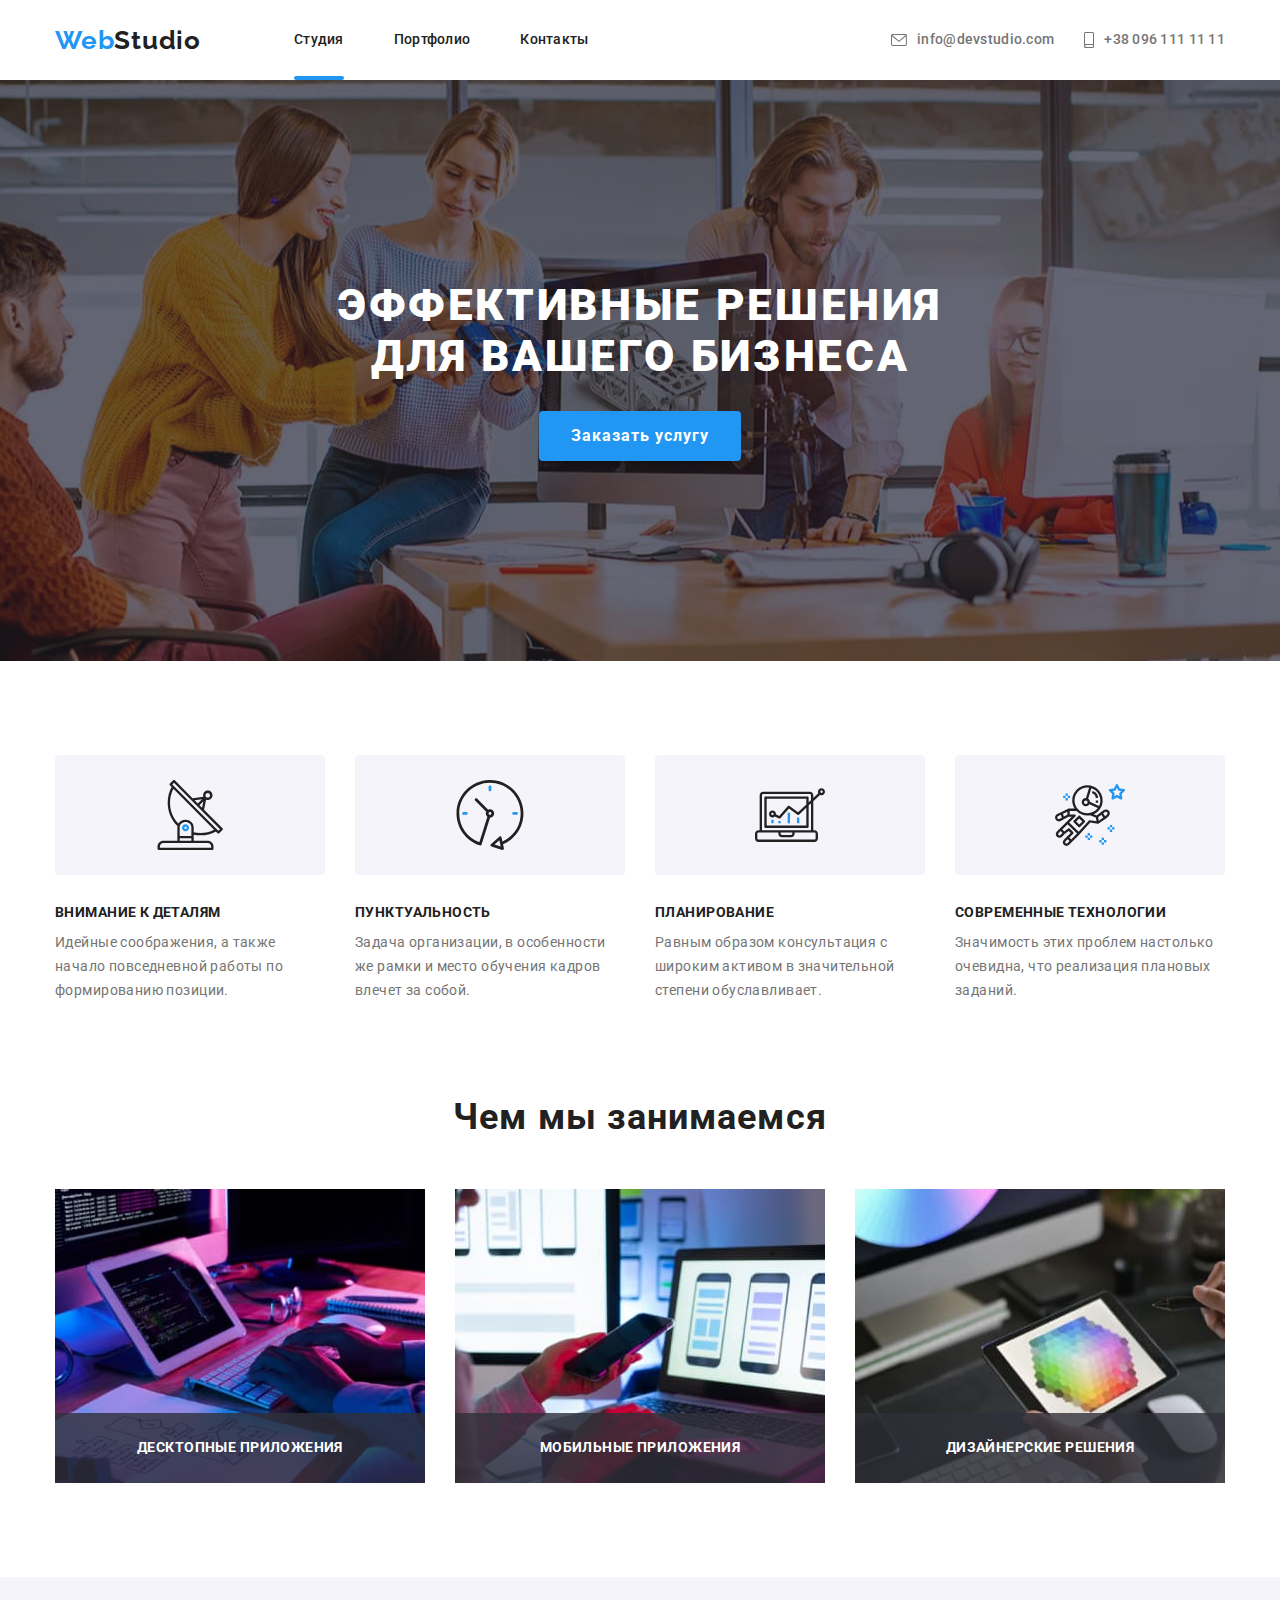
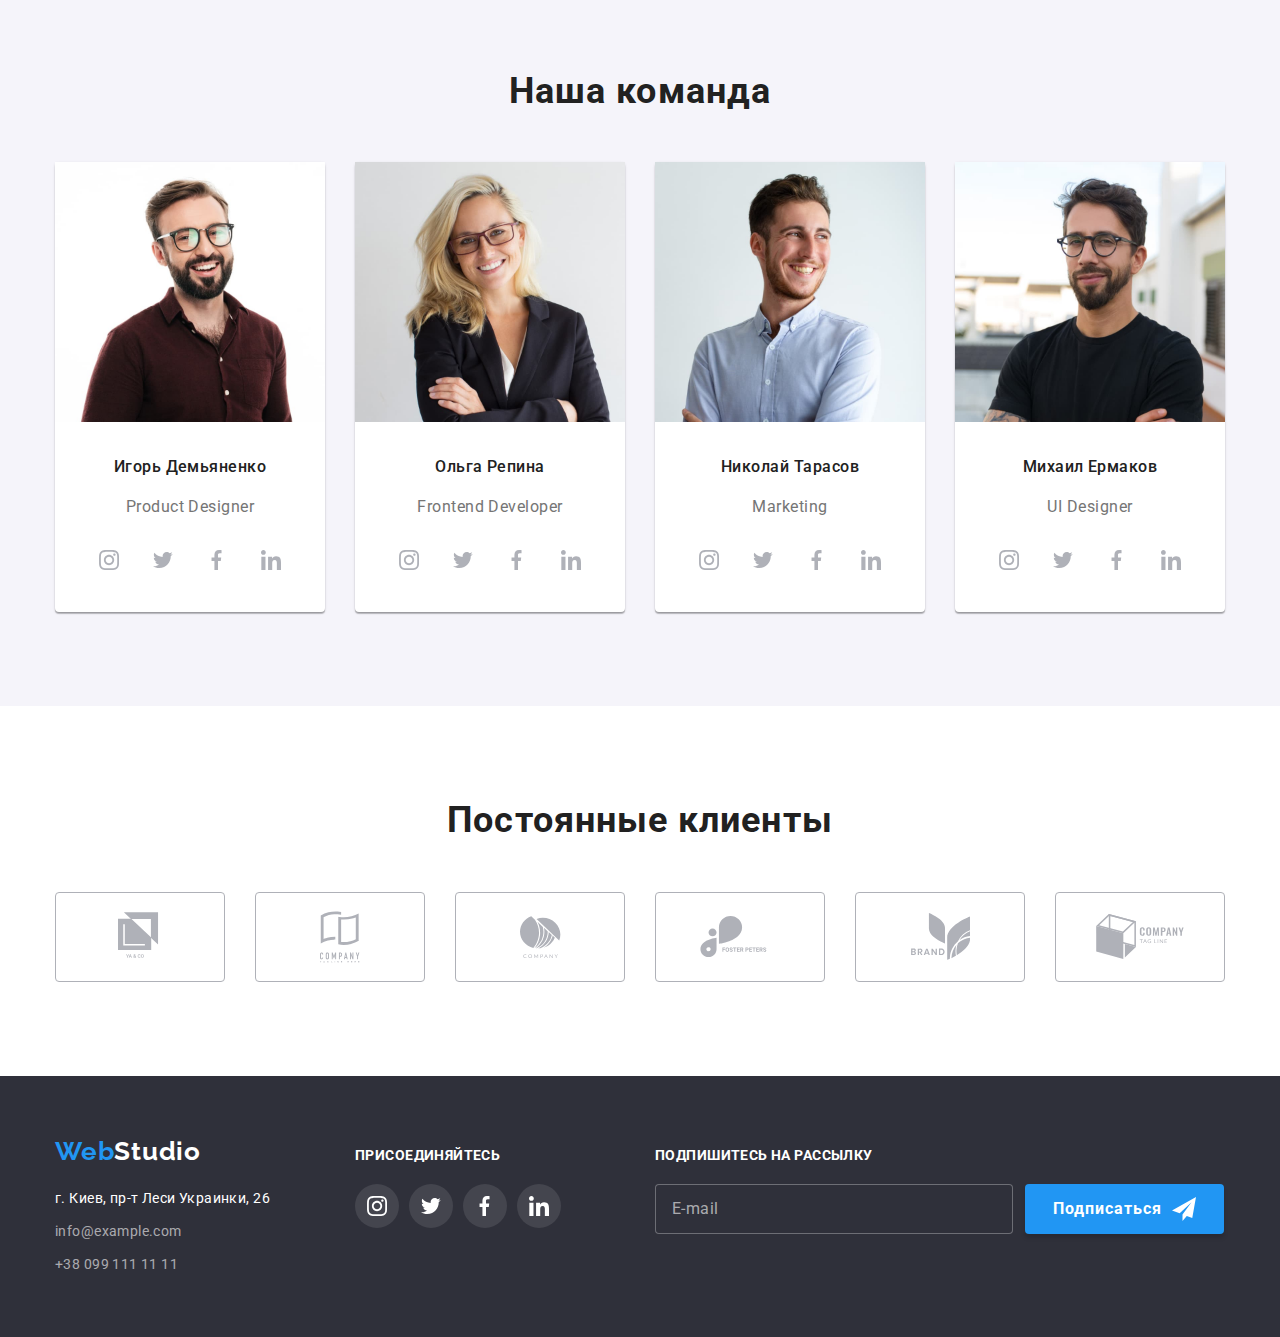
==== commit ef262363: "footer/portfolio" ====
--- a/index.html
+++ b/index.html
@@ -3,36 +3,38 @@
 <head>
     <meta charset="UTF-8">
     <meta name="viewport" content="width=device-width, initial-scale=1.0">
-    <link rel="stylesheet" href="https://cdnjs.cloudflare.com/ajax/libs/modern-normalize/0.7.0/modern-normalize.min.css" />
+    
     <link rel="stylesheet" href="./css/main.min.css">
     <title>WebStudio</title>
 </head>
 <body>
     
-    <header class="page-header">
-
-        <div class="page-header__container container">
-            <a class="logo page-header__logo" href="./index.html"><span class="logo__accent">Web</span>Studio</a>
-            <nav class="page-header__nav">
-                <ul class="page-header__link-list list">
-                    <li class="page-header__list-item"><a class="page-header__link-item current" href="./index.html">Студия</a></li>
-                    <li class="page-header__list-item"><a class="page-header__link-item" href="./portfolio.html">Портфолио</a></li>
-                    <li class="page-header__list-item"><a class="page-header__link-item" href="">Контакты</a></li>
-                </ul>
-            </nav>
-            <ul class="page-header__contact-list list">
-                <li class="page-header__contact-item"><a class="page-header__contact-link" href="mailto:info@devstudio.com"> 
-                <svg class="page-header__icon" width="16" height="12">
-                    <use href='./img/symbol-defs.svg#icon-envelope'></use>
-                </svg> info@devstudio.com</a></li>
-                <li class="page-header__contact-item"><a class="page-header__contact-link" href="tel:+380961111111">
-                <svg class="page-header__icon" width="10" height="16">
-                    <use href='./img/symbol-defs.svg#icon-smartphone'></use>
-                </svg>+38 096 111 11 11</a></li>
+<header class="page-header">
+
+    <div class="page-header__container container">
+        <a class="logo page-header__logo" href="./index.html"><span class="logo__accent">Web</span>Studio</a>
+        <nav class="page-header__nav">
+            <ul class="page-header__link-list list">
+                <li class="page-header__list-item"><a class="page-header__link-item current" href="./index.html">Студия</a>
+                </li>
+                <li class="page-header__list-item"><a class="page-header__link-item "
+                        href="./portfolio.html">Портфолио</a></li>
+                <li class="page-header__list-item"><a class="page-header__link-item" href="">Контакты</a></li>
             </ul>
-        </div>
-        
-    </header>
+        </nav>
+        <ul class="page-header__contact-list list">
+            <li class="page-header__contact-item"><a class="page-header__contact-link" href="mailto:info@devstudio.com">
+                    <svg class="page-header__icon" width="16" height="12">
+                        <use href='./img/symbol-defs.svg#icon-envelope'></use>
+                    </svg> info@devstudio.com</a></li>
+            <li class="page-header__contact-item"><a class="page-header__contact-link" href="tel:+380961111111">
+                    <svg class="page-header__icon" width="10" height="16">
+                        <use href='./img/symbol-defs.svg#icon-smartphone'></use>
+                    </svg>+38 096 111 11 11</a></li>
+        </ul>
+    </div>
+
+</header>
     <main>
         <section class="page-hero">
         <div class="page-hero__container">
@@ -306,28 +308,38 @@
                 </address>
             </div>
             <div class="page-footer__social">
-                <b class="">присоединяйтесь</b>
+                <b class="page-footer__subtitle">присоединяйтесь</b>
                 <ul class=" social-list list">
-                    <li><a class="social-list__link" href="" target="_blank" rel="noreferrer noopener" aria-label="instagram">
+                    <li class="page-footer__social-link"><a class="social-list__link social-list__link--background" href="" target="_blank" rel="noreferrer noopener" aria-label="instagram">
                             <svg width="20" height="20">
                                 <use href="./img/symbol-defs.svg#icon-instagram"></use>
                             </svg> </a></li>
-                    <li><a class="social-list__link" href="" target="_blank" rel="noreferrer noopener" aria-label="instagram">
+                    <li class="page-footer__social-link"><a class="social-list__link social-list__link--background" href="" target="_blank" rel="noreferrer noopener" aria-label="instagram">
                             <svg width="20" height="20">
                                 <use href="./img/symbol-defs.svg#icon-twitter"></use>
                             </svg> </a></li>
-                    <li><a class="social-list__link" href="" target="_blank" rel="noreferrer noopener" aria-label="instagram">
+                    <li class="page-footer__social-link"><a class="social-list__link social-list__link--background" href="" target="_blank" rel="noreferrer noopener" aria-label="instagram">
                             <svg width="20" height="20">
                                 <use href="./img/symbol-defs.svg#icon-facebook"></use>
                             </svg> </a></li>
-                    <li><a class="social-list__link" href="" target="_blank" rel="noreferrer noopener" aria-label="instagram">
+                    <li class="page-footer__social-link"><a class="social-list__link social-list__link--background" href="" target="_blank" rel="noreferrer noopener" aria-label="instagram">
                             <svg width="20" height="20">
                                 <use href="./img/symbol-defs.svg#icon-linkedin"></use>
                             </svg> </a></li>
                 </ul>
             </div>
-            <div></div>
+            <div class="page-footer__subscribe">
+                <b class="page-footer__subtitle">Подпишитесь на рассылку</b>
+                <form class="page-footer__form" action="">
+                    <label class="page-footer__" >
+                        <input class="page-footer__input" type="email" name="email" placeholder="E-mail">
+                    </label>
+                    <button class="page-footer__button" type="submit">Подписаться <svg class="page-footer__icon" width="24" height="24">
+                        <use href="./img/symbol-defs.svg#icon-send"></use>
+                    </svg> </button>
+                </form>
             </div>
+        </div>
     </footer>
 
 
--- a/css/main.min.css
+++ b/css/main.min.css
@@ -1,2 +1,2 @@
-@import url("https://fonts.googleapis.com/css2?family=Raleway:wght@700&family=Roboto:wght@400;500;700&display=swap");@import url("https://cdnjs.cloudflare.com/ajax/libs/modern-normalize/0.7.0/modern-normalize.min.css");body{font-family:Roboto, sans-serif;color:#757575}.current{position:relative;color:#2196f3}.current:before{content:'';position:absolute;bottom:0;left:0;width:100%;height:4px;border-radius:2px;background-color:#2196f3}.container{width:1200px;padding:0 15px;margin-left:auto;margin-right:auto}.list{padding:0;margin:0;list-style:none}.visually-hidden{position:absolute;width:1px;height:1px;margin:-1px;border:0;padding:0;clip:rect(0 0 0 0);overflow:hidden}h1,h2,h3,p{margin:0;padding:0}.social-list{display:-webkit-box;display:-ms-flexbox;display:flex;-webkit-box-pack:justify;-ms-flex-pack:justify;justify-content:space-between}.social-list__link{width:44px;height:44px;border-radius:50%;display:-webkit-box;display:-ms-flexbox;display:flex;-webkit-box-pack:center;-ms-flex-pack:center;justify-content:center;-webkit-box-align:center;-ms-flex-align:center;align-items:center;fill:#afb1b8;-webkit-transition:fill 250ms cubic-bezier(0.4, 0, 0.2, 1),background-color 250ms cubic-bezier(0.4, 0, 0.2, 1);transition:fill 250ms cubic-bezier(0.4, 0, 0.2, 1),background-color 250ms cubic-bezier(0.4, 0, 0.2, 1)}.social-list__link:hover,.social-list__link:focus{fill:#fff;background-color:#2196f3}.page-header__container{display:-webkit-box;display:-ms-flexbox;display:flex;-webkit-box-align:center;-ms-flex-align:center;align-items:center}.page-header__logo{margin-right:93px}.page-footer{background-color:#2f303a}.logo{font-family:Raleway, sans-serif;font-weight:700;font-size:26px;line-height:1.19;letter-spacing:0.03em;text-decoration:none;color:#212121}.logo__accent{color:#2196f3}.logo--white{display:inline-block;color:#fff;margin-bottom:20px}.page-header__link-list{display:-webkit-box;display:-ms-flexbox;display:flex}.page-header__link-item{display:inline-block;padding-top:32px;padding-bottom:32px;color:#212121;font-style:normal;font-weight:500;font-size:14px;line-height:1.14;letter-spacing:0.02em;text-decoration:none;-webkit-transition:color 250ms cubic-bezier(0.4, 0, 0.2, 1);transition:color 250ms cubic-bezier(0.4, 0, 0.2, 1)}.page-header__link-item:hover,.page-header__link-item:focus{color:#2196f3}.page-header__list-item:not(:last-child){margin-right:50px}.page-header__contact-list{display:-webkit-box;display:-ms-flexbox;display:flex;margin-left:auto}.page-header__contact-link{display:-webkit-box;display:-ms-flexbox;display:flex;-webkit-box-align:center;-ms-flex-align:center;align-items:center;color:#757575;font-style:normal;font-weight:500;font-size:14px;line-height:1.14;letter-spacing:0.02em;text-decoration:none;-webkit-transition:color 250ms cubic-bezier(0.4, 0, 0.2, 1);transition:color 250ms cubic-bezier(0.4, 0, 0.2, 1)}.page-header__contact-link:hover,.page-header__contact-link:focus{color:#2196f3}.page-header__contact-item:not(:last-child){margin-right:30px}.page-header__icon{fill:#757575;-webkit-transition:fill 250ms cubic-bezier(0.4, 0, 0.2, 1);transition:fill 250ms cubic-bezier(0.4, 0, 0.2, 1);margin-right:10px}.page-header__contact-link:hover .page-header__icon,.page-header__contact-link:focus .page-header__icon{fill:#2196f3}.page-hero{background-color:#c4c4c4}.page-hero__container{padding:200px 0;background-image:-webkit-gradient(linear, left top, left bottom, from(rgba(47,48,58,0.4)), to(rgba(47,48,58,0.4))),url("../img/bg-hero.jpg");background-image:linear-gradient(rgba(47,48,58,0.4), rgba(47,48,58,0.4)),url("../img/bg-hero.jpg");background-repeat:no-repeat;background-position:center;display:-webkit-box;display:-ms-flexbox;display:flex;-webkit-box-orient:vertical;-webkit-box-direction:normal;-ms-flex-direction:column;flex-direction:column;-webkit-box-align:center;-ms-flex-align:center;align-items:center}.page-hero__title{width:700px;font-weight:900;font-size:44px;line-height:1, 36;text-align:center;letter-spacing:0.06em;text-transform:uppercase;color:#fff;margin-top:0;margin-bottom:30px}.page-hero__button{padding:10px 32px;color:#fff;font-family:Roboto;font-weight:700;font-size:16px;line-height:1.87;letter-spacing:0.06em;background-color:#2196f3;border:0;-webkit-box-shadow:0px 4px 4px rgba(0,0,0,0.15);box-shadow:0px 4px 4px rgba(0,0,0,0.15);border-radius:4px;-webkit-transition:color 250ms cubic-bezier(0.4, 0, 0.2, 1),background-color 250ms cubic-bezier(0.4, 0, 0.2, 1);transition:color 250ms cubic-bezier(0.4, 0, 0.2, 1),background-color 250ms cubic-bezier(0.4, 0, 0.2, 1)}.page-hero__button:hover,.page-hero__button:focus{color:#2196f3;background-color:#fff}.backdrop{position:fixed;width:100%;height:100%;background-color:rgba(0,0,0,0.2);top:0;left:0;opacity:1;-webkit-transition:opacity 500ms cubic-bezier(0.4, 0, 0.2, 1);transition:opacity 500ms cubic-bezier(0.4, 0, 0.2, 1);z-index:2}.backdrop.is-hidden{opacity:0;pointer-events:none}.backdrop.is-hidden .modal{-webkit-transform:translate(-50%, 150%) scale(0.75);transform:translate(-50%, 150%) scale(0.75)}.modal{position:absolute;width:530px;height:580px;left:50%;top:50%;background:#fff;-webkit-box-shadow:0px 1px 3px rgba(0,0,0,0.12),0px 1px 1px rgba(0,0,0,0.14),0px 2px 1px rgba(0,0,0,0.2);box-shadow:0px 1px 3px rgba(0,0,0,0.12),0px 1px 1px rgba(0,0,0,0.14),0px 2px 1px rgba(0,0,0,0.2);border-radius:4px;padding:40px;-webkit-transform:translate(-50%, -50%) scale(1);transform:translate(-50%, -50%) scale(1);-webkit-transition:-webkit-transform 500ms cubic-bezier(0.4, 0, 0.2, 1);transition:-webkit-transform 500ms cubic-bezier(0.4, 0, 0.2, 1);transition:transform 500ms cubic-bezier(0.4, 0, 0.2, 1);transition:transform 500ms cubic-bezier(0.4, 0, 0.2, 1), -webkit-transform 500ms cubic-bezier(0.4, 0, 0.2, 1)}.modal__close-button{position:absolute;top:8px;right:8px;display:-webkit-box;display:-ms-flexbox;display:flex;-webkit-box-pack:center;-ms-flex-pack:center;justify-content:center;-webkit-box-align:center;-ms-flex-align:center;align-items:center;width:30px;height:30px;background-color:#fff;border:1px solid rgba(0,0,0,0.1);border-radius:50%;overflow:hidden;-webkit-transition:fill 250ms cubic-bezier(0.4, 0, 0.2, 1);transition:fill 250ms cubic-bezier(0.4, 0, 0.2, 1)}.modal__close-button:hover,.modal__close-button:focus{fill:#2196f3;cursor:pointer}.modal__title{font-weight:700;font-size:20px;line-height:1.15;text-align:center;letter-spacing:0.03em;color:#212121;margin-top:0;margin-bottom:12px}.modal__list-input{margin-bottom:10px}.modal__list-item:not(:last-child){margin-bottom:10px}.modal__label{position:relative;display:-webkit-box;display:-ms-flexbox;display:flex;-webkit-box-orient:vertical;-webkit-box-direction:normal;-ms-flex-direction:column;flex-direction:column;font-size:12px;line-height:1.16;letter-spacing:0.01em}.modal__field-input{height:40px;border:1px solid rgba(33,33,33,0.2);border-radius:4px;margin-top:4px;padding-left:42px;-webkit-transition:border 250ms cubic-bezier(0.4, 0, 0.2, 1);transition:border 250ms cubic-bezier(0.4, 0, 0.2, 1)}.modal__field-input:hover,.modal__field-input:focus{border:1px solid #2196f3;outline:0}.modal__icon{position:absolute;top:50%;left:15px;-webkit-transition:fill 250ms cubic-bezier(0.4, 0, 0.2, 1);transition:fill 250ms cubic-bezier(0.4, 0, 0.2, 1)}.modal__label:hover .modal__icon,.modal__label:focus .modal__icon{fill:#2196f3}.modal__comment-area{height:120px;border:1px solid rgba(33,33,33,0.2);-webkit-box-sizing:border-box;box-sizing:border-box;border-radius:4px;resize:none;margin-top:4px;margin-bottom:20px;padding:12px 16px;-webkit-transition:border 250ms cubic-bezier(0.4, 0, 0.2, 1);transition:border 250ms cubic-bezier(0.4, 0, 0.2, 1)}.modal__comment-area::-webkit-input-placeholder{font-size:14px;line-height:1.14;letter-spacing:0.01em;color:rgba(117,117,117,0.5)}.modal__comment-area:-ms-input-placeholder{font-size:14px;line-height:1.14;letter-spacing:0.01em;color:rgba(117,117,117,0.5)}.modal__comment-area::-ms-input-placeholder{font-size:14px;line-height:1.14;letter-spacing:0.01em;color:rgba(117,117,117,0.5)}.modal__comment-area::placeholder{font-size:14px;line-height:1.14;letter-spacing:0.01em;color:rgba(117,117,117,0.5)}.modal__comment-area:hover,.modal__comment-area:focus{border:1px solid #2196f3;outline:0}.modal__checkbox-icon{display:inline-block;width:16px;height:15px;border:2px solid #212121;border-radius:2px;margin-right:8px;-webkit-transition:background-color 250ms cubic-bezier(0.4, 0, 0.2, 1);transition:background-color 250ms cubic-bezier(0.4, 0, 0.2, 1)}.modal__checkbox:checked+.modal__checkbox-icon{background-image:url("../img/check.svg");background-color:#2196f3;background-repeat:no-repeat;background-position:center;border:0}.modal__checkbox:hover+.modal__checkbox-icon,.modal__checkbox:focus+.modal__checkbox-icon{border:2px solid #2196f3}.modal__checkbox-label{display:-webkit-box;display:-ms-flexbox;display:flex;font-size:14px;line-height:1.71;letter-spacing:0.03em;-webkit-box-pack:center;-ms-flex-pack:center;justify-content:center;margin-bottom:30px;-webkit-box-align:center;-ms-flex-align:center;align-items:center}.modal_policy-link{color:#2196f3}.modal__button{font-weight:700;font-size:16px;line-height:1.87;padding:10px 55px;color:#fff;letter-spacing:0.06em;background:#2196f3;-webkit-box-shadow:0px 4px 4px rgba(0,0,0,0.15);box-shadow:0px 4px 4px rgba(0,0,0,0.15);border-radius:4px;border:0;display:-webkit-box;display:-ms-flexbox;display:flex;margin-left:auto;margin-right:auto}.our-features__features-list{padding-top:94px;margin-bottom:94px;display:-webkit-box;display:-ms-flexbox;display:flex}.feature-item:not(:last-child){margin-right:30px}.feature-item__icon{display:-webkit-box;display:-ms-flexbox;display:flex;-webkit-box-pack:center;-ms-flex-pack:center;justify-content:center;-webkit-box-align:center;-ms-flex-align:center;align-items:center;width:270px;height:120px;background:#f5f4fa;border-radius:4px;margin-bottom:30px}.feature-item__title{font-weight:700;font-size:14px;line-height:1.14;letter-spacing:0.03em;text-transform:uppercase;color:#212121;margin-bottom:10px}.feature-item__text{font-size:14px;line-height:1.71;letter-spacing:0.03em}.work-box__title{font-weight:700;font-size:36px;line-height:1.16;text-align:center;letter-spacing:0.03em;color:#212121;margin-bottom:50px}.work-box__list{display:-webkit-box;display:-ms-flexbox;display:flex;padding-bottom:94px}.work-box__item:not(:last-child){margin-right:30px}.work-box__image{display:block}.work-box__wrapper{position:relative}.work-box__overlay{position:absolute;bottom:0;left:0;width:100%;height:70px;background-color:rgba(47,48,58,0.8);display:-webkit-box;display:-ms-flexbox;display:flex;-webkit-box-pack:center;-ms-flex-pack:center;justify-content:center;-webkit-box-align:center;-ms-flex-align:center;align-items:center;font-weight:700;font-size:14px;line-height:1.14;letter-spacing:0.03em;text-transform:uppercase;color:#fff}.our-team{background-color:#f5f4fa}.our-team__container{padding-top:94px;padding-bottom:94px}.our-team__title{font-weight:700;font-size:36px;line-height:1.16;text-align:center;letter-spacing:0.03em;color:#212121;margin-bottom:50px}.our-team__team-list{display:-webkit-box;display:-ms-flexbox;display:flex}.our-team__card:not(:last-child){margin-right:30px}.teammate{-webkit-box-shadow:0px 1px 3px rgba(0,0,0,0.12),0px 1px 1px rgba(0,0,0,0.14),0px 2px 1px rgba(0,0,0,0.2);box-shadow:0px 1px 3px rgba(0,0,0,0.12),0px 1px 1px rgba(0,0,0,0.14),0px 2px 1px rgba(0,0,0,0.2);border-radius:4px;background-color:#fff}.teammate__photo{display:block}.teammate__description{padding:30px 32px;text-align:center}.teammate__name{font-weight:500;font-size:16px;line-height:1.87;letter-spacing:0.03em;color:#212121;margin-bottom:10px}.teammate__career{font-size:16px;line-height:1.87;letter-spacing:0.03em;margin-bottom:16px}.our-clients{padding-top:94px;padding-bottom:94px}.our-clients__title{font-weight:700;font-size:36px;line-height:1.16;text-align:center;letter-spacing:0.03em;margin-bottom:50px;color:#212121}.our-clients__clients-list{display:-webkit-box;display:-ms-flexbox;display:flex}.our-clients__item{width:170px;height:90px;border:1px solid #afb1b8;border-radius:4px;display:-webkit-box;display:-ms-flexbox;display:flex;-webkit-box-pack:center;-ms-flex-pack:center;justify-content:center;-webkit-box-align:center;-ms-flex-align:center;align-items:center;fill:#afb1b8;-webkit-transition:fill 250ms cubic-bezier(0.4, 0, 0.2, 1),border 250ms cubic-bezier(0.4, 0, 0.2, 1);transition:fill 250ms cubic-bezier(0.4, 0, 0.2, 1),border 250ms cubic-bezier(0.4, 0, 0.2, 1)}.our-clients__item:not(:last-child){margin-right:30px}.our-clients__item:hover,.our-clients__item:focus{border:1px solid #2196f3;fill:#2196f3}.page-footer{padding-top:60px;padding-bottom:60px}.page-footer__container{display:-webkit-box;display:-ms-flexbox;display:flex;-webkit-box-align:baseline;-ms-flex-align:baseline;align-items:baseline}.page-footer__addres{font-style:normal;color:#fff;font-size:14px;line-height:1.71;letter-spacing:0.03em}.page-footer__contact{width:270px;margin-right:30px}.page-footer-logo{margin-bottom:20px}.page-footer__address-list{margin-top:9px}.page-footer__address-item:not(:first-child){margin-top:9px}.page-footer__address-link{text-decoration:none;color:rgba(255,255,255,0.6)}.page-footer__social{width:270px}
+@import url("https://fonts.googleapis.com/css2?family=Raleway:wght@700&family=Roboto:wght@400;500;700&display=swap");@import url("https://cdnjs.cloudflare.com/ajax/libs/modern-normalize/0.7.0/modern-normalize.min.css");body{font-family:Roboto, sans-serif;color:#757575}.current{position:relative;color:#2196f3}.current:before{content:'';position:absolute;bottom:0;left:0;width:100%;height:4px;border-radius:2px;background-color:#2196f3}.container{width:1200px;padding:0 15px;margin-left:auto;margin-right:auto}.list{padding:0;margin:0;list-style:none}.visually-hidden{position:absolute;width:1px;height:1px;margin:-1px;border:0;padding:0;clip:rect(0 0 0 0);overflow:hidden}h1,h2,h3,p{margin:0;padding:0}.social-list{display:-webkit-box;display:-ms-flexbox;display:flex}.social-list__link{width:44px;height:44px;border-radius:50%;display:-webkit-box;display:-ms-flexbox;display:flex;-webkit-box-pack:center;-ms-flex-pack:center;justify-content:center;-webkit-box-align:center;-ms-flex-align:center;align-items:center;fill:#afb1b8;-webkit-transition:fill 250ms cubic-bezier(0.4, 0, 0.2, 1),background-color 250ms cubic-bezier(0.4, 0, 0.2, 1);transition:fill 250ms cubic-bezier(0.4, 0, 0.2, 1),background-color 250ms cubic-bezier(0.4, 0, 0.2, 1)}.social-list__link:hover,.social-list__link:focus{fill:#fff;background-color:#2196f3}.social-list__link--background{background-color:rgba(255,255,255,0.1);fill:#fff}.work-box__title,.our-team__title,.our-clients__title{font-weight:700;font-size:36px;line-height:1.16;text-align:center;letter-spacing:0.03em;color:#212121;margin-bottom:50px}.page-header__container{display:-webkit-box;display:-ms-flexbox;display:flex;-webkit-box-align:center;-ms-flex-align:center;align-items:center}.page-header__logo{margin-right:93px}.logo{font-family:Raleway, sans-serif;font-weight:700;font-size:26px;line-height:1.19;letter-spacing:0.03em;text-decoration:none;color:#212121}.logo__accent{color:#2196f3}.logo--white{display:inline-block;color:#fff;margin-bottom:20px}.page-header__link-list{display:-webkit-box;display:-ms-flexbox;display:flex}.page-header__link-item{display:inline-block;padding-top:32px;padding-bottom:32px;color:#212121;font-style:normal;font-weight:500;font-size:14px;line-height:1.14;letter-spacing:0.02em;text-decoration:none;-webkit-transition:color 250ms cubic-bezier(0.4, 0, 0.2, 1);transition:color 250ms cubic-bezier(0.4, 0, 0.2, 1)}.page-header__link-item:hover,.page-header__link-item:focus{color:#2196f3}.page-header__list-item:not(:last-child){margin-right:50px}.page-header__contact-list{display:-webkit-box;display:-ms-flexbox;display:flex;margin-left:auto}.page-header__contact-link{display:-webkit-box;display:-ms-flexbox;display:flex;-webkit-box-align:center;-ms-flex-align:center;align-items:center;color:#757575;font-style:normal;font-weight:500;font-size:14px;line-height:1.14;letter-spacing:0.02em;text-decoration:none;-webkit-transition:color 250ms cubic-bezier(0.4, 0, 0.2, 1);transition:color 250ms cubic-bezier(0.4, 0, 0.2, 1)}.page-header__contact-link:hover,.page-header__contact-link:focus{color:#2196f3}.page-header__contact-item:not(:last-child){margin-right:30px}.page-header__icon{fill:#757575;-webkit-transition:fill 250ms cubic-bezier(0.4, 0, 0.2, 1);transition:fill 250ms cubic-bezier(0.4, 0, 0.2, 1);margin-right:10px}.page-header__contact-link:hover .page-header__icon,.page-header__contact-link:focus .page-header__icon{fill:#2196f3}.page-hero{background-color:#c4c4c4}.page-hero__container{padding:200px 0;max-width:1600px;background-image:-webkit-gradient(linear, left top, left bottom, from(rgba(47,48,58,0.4)), to(rgba(47,48,58,0.4))),url("../img/bg-hero.jpg");background-image:linear-gradient(rgba(47,48,58,0.4), rgba(47,48,58,0.4)),url("../img/bg-hero.jpg");background-repeat:no-repeat;background-position:center;text-align:center;-webkit-box-align:center;-ms-flex-align:center;align-items:center;margin-left:auto;margin-right:auto}.page-hero__title{width:700px;font-weight:900;font-size:44px;line-height:1, 36;text-align:center;letter-spacing:0.06em;text-transform:uppercase;color:#fff;margin-top:0;margin-bottom:30px;margin-left:auto;margin-right:auto}.page-hero__button{padding:10px 32px;color:#fff;font-family:Roboto;font-weight:700;font-size:16px;line-height:1.87;letter-spacing:0.06em;background-color:#2196f3;border:0;-webkit-box-shadow:0px 4px 4px rgba(0,0,0,0.15);box-shadow:0px 4px 4px rgba(0,0,0,0.15);border-radius:4px;-webkit-transition:color 250ms cubic-bezier(0.4, 0, 0.2, 1),background-color 250ms cubic-bezier(0.4, 0, 0.2, 1);transition:color 250ms cubic-bezier(0.4, 0, 0.2, 1),background-color 250ms cubic-bezier(0.4, 0, 0.2, 1)}.page-hero__button:hover,.page-hero__button:focus{color:#2196f3;background-color:#fff}.backdrop{position:fixed;width:100%;height:100%;background-color:rgba(0,0,0,0.2);top:0;left:0;opacity:1;-webkit-transition:opacity 500ms cubic-bezier(0.4, 0, 0.2, 1);transition:opacity 500ms cubic-bezier(0.4, 0, 0.2, 1);z-index:2}.backdrop.is-hidden{opacity:0;pointer-events:none}.backdrop.is-hidden .modal{-webkit-transform:translate(-50%, 150%) scale(0.75);transform:translate(-50%, 150%) scale(0.75)}.modal{position:absolute;width:530px;height:580px;left:50%;top:50%;background:#fff;-webkit-box-shadow:0px 1px 3px rgba(0,0,0,0.12),0px 1px 1px rgba(0,0,0,0.14),0px 2px 1px rgba(0,0,0,0.2);box-shadow:0px 1px 3px rgba(0,0,0,0.12),0px 1px 1px rgba(0,0,0,0.14),0px 2px 1px rgba(0,0,0,0.2);border-radius:4px;padding:40px;-webkit-transform:translate(-50%, -50%) scale(1);transform:translate(-50%, -50%) scale(1);-webkit-transition:-webkit-transform 500ms cubic-bezier(0.4, 0, 0.2, 1);transition:-webkit-transform 500ms cubic-bezier(0.4, 0, 0.2, 1);transition:transform 500ms cubic-bezier(0.4, 0, 0.2, 1);transition:transform 500ms cubic-bezier(0.4, 0, 0.2, 1), -webkit-transform 500ms cubic-bezier(0.4, 0, 0.2, 1)}.modal__close-button{position:absolute;top:8px;right:8px;display:-webkit-box;display:-ms-flexbox;display:flex;-webkit-box-pack:center;-ms-flex-pack:center;justify-content:center;-webkit-box-align:center;-ms-flex-align:center;align-items:center;width:30px;height:30px;background-color:#fff;border:1px solid rgba(0,0,0,0.1);border-radius:50%;overflow:hidden;-webkit-transition:fill 250ms cubic-bezier(0.4, 0, 0.2, 1);transition:fill 250ms cubic-bezier(0.4, 0, 0.2, 1)}.modal__close-button:hover,.modal__close-button:focus{fill:#2196f3;cursor:pointer}.modal__title{font-weight:700;font-size:20px;line-height:1.15;text-align:center;letter-spacing:0.03em;color:#212121;margin-top:0;margin-bottom:12px}.modal__list-input{margin-bottom:10px}.modal__list-item:not(:last-child){margin-bottom:10px}.modal__label{position:relative;display:-webkit-box;display:-ms-flexbox;display:flex;-webkit-box-orient:vertical;-webkit-box-direction:normal;-ms-flex-direction:column;flex-direction:column;font-size:12px;line-height:1.16;letter-spacing:0.01em}.modal__field-input{height:40px;border:1px solid rgba(33,33,33,0.2);border-radius:4px;margin-top:4px;padding-left:42px;-webkit-transition:border 250ms cubic-bezier(0.4, 0, 0.2, 1);transition:border 250ms cubic-bezier(0.4, 0, 0.2, 1)}.modal__field-input:hover,.modal__field-input:focus{border:1px solid #2196f3;outline:0}.modal__icon{position:absolute;top:50%;left:15px;-webkit-transition:fill 250ms cubic-bezier(0.4, 0, 0.2, 1);transition:fill 250ms cubic-bezier(0.4, 0, 0.2, 1)}.modal__label:hover .modal__icon,.modal__label:focus .modal__icon{fill:#2196f3}.modal__comment-area{height:120px;border:1px solid rgba(33,33,33,0.2);-webkit-box-sizing:border-box;box-sizing:border-box;border-radius:4px;resize:none;margin-top:4px;margin-bottom:20px;padding:12px 16px;-webkit-transition:border 250ms cubic-bezier(0.4, 0, 0.2, 1);transition:border 250ms cubic-bezier(0.4, 0, 0.2, 1)}.modal__comment-area::-webkit-input-placeholder{font-size:14px;line-height:1.14;letter-spacing:0.01em;color:rgba(117,117,117,0.5)}.modal__comment-area:-ms-input-placeholder{font-size:14px;line-height:1.14;letter-spacing:0.01em;color:rgba(117,117,117,0.5)}.modal__comment-area::-ms-input-placeholder{font-size:14px;line-height:1.14;letter-spacing:0.01em;color:rgba(117,117,117,0.5)}.modal__comment-area::placeholder{font-size:14px;line-height:1.14;letter-spacing:0.01em;color:rgba(117,117,117,0.5)}.modal__comment-area:hover,.modal__comment-area:focus{border:1px solid #2196f3;outline:0}.modal__checkbox-icon{display:inline-block;width:16px;height:15px;border:2px solid #212121;border-radius:2px;margin-right:8px;-webkit-transition:background-color 250ms cubic-bezier(0.4, 0, 0.2, 1);transition:background-color 250ms cubic-bezier(0.4, 0, 0.2, 1)}.modal__checkbox:checked+.modal__checkbox-icon{background-image:url("../img/check.svg");background-color:#2196f3;background-repeat:no-repeat;background-position:center;border:0}.modal__checkbox:hover+.modal__checkbox-icon,.modal__checkbox:focus+.modal__checkbox-icon{border:2px solid #2196f3}.modal__checkbox-label{display:-webkit-box;display:-ms-flexbox;display:flex;font-size:14px;line-height:1.71;letter-spacing:0.03em;-webkit-box-pack:center;-ms-flex-pack:center;justify-content:center;margin-bottom:30px;-webkit-box-align:center;-ms-flex-align:center;align-items:center;cursor:pointer}.modal_policy-link{color:#2196f3}.modal__button{font-weight:700;font-size:16px;line-height:1.87;padding:10px 55px;color:#fff;cursor:pointer;letter-spacing:0.06em;background:#2196f3;-webkit-box-shadow:0px 4px 4px rgba(0,0,0,0.15);box-shadow:0px 4px 4px rgba(0,0,0,0.15);border-radius:4px;border:0;display:-webkit-box;display:-ms-flexbox;display:flex;margin-left:auto;margin-right:auto;-webkit-transition:color 250ms cubic-bezier(0.4, 0, 0.2, 1),background-color 250ms cubic-bezier(0.4, 0, 0.2, 1);transition:color 250ms cubic-bezier(0.4, 0, 0.2, 1),background-color 250ms cubic-bezier(0.4, 0, 0.2, 1)}.modal__button:hover,.modal__button:focus{color:#2196f3;background-color:#fff}.our-features__features-list{padding-top:94px;margin-bottom:94px;display:-webkit-box;display:-ms-flexbox;display:flex}.feature-item:not(:last-child){margin-right:30px}.feature-item__icon{display:-webkit-box;display:-ms-flexbox;display:flex;-webkit-box-pack:center;-ms-flex-pack:center;justify-content:center;-webkit-box-align:center;-ms-flex-align:center;align-items:center;width:270px;height:120px;background:#f5f4fa;border-radius:4px;margin-bottom:30px}.feature-item__title{font-weight:700;font-size:14px;line-height:1.14;letter-spacing:0.03em;text-transform:uppercase;color:#212121;margin-bottom:10px}.feature-item__text{font-size:14px;line-height:1.71;letter-spacing:0.03em}.work-box__list{display:-webkit-box;display:-ms-flexbox;display:flex;padding-bottom:94px}.work-box__item:not(:last-child){margin-right:30px}.work-box__image{display:block}.work-box__wrapper{position:relative}.work-box__overlay{position:absolute;bottom:0;left:0;width:100%;height:70px;background-color:rgba(47,48,58,0.8);display:-webkit-box;display:-ms-flexbox;display:flex;-webkit-box-pack:center;-ms-flex-pack:center;justify-content:center;-webkit-box-align:center;-ms-flex-align:center;align-items:center;font-weight:700;font-size:14px;line-height:1.14;letter-spacing:0.03em;text-transform:uppercase;color:#fff}.our-team{background-color:#f5f4fa}.our-team__container{padding-top:94px;padding-bottom:94px}.our-team__team-list{display:-webkit-box;display:-ms-flexbox;display:flex}.our-team__card:not(:last-child){margin-right:30px}.teammate{-webkit-box-shadow:0px 1px 3px rgba(0,0,0,0.12),0px 1px 1px rgba(0,0,0,0.14),0px 2px 1px rgba(0,0,0,0.2);box-shadow:0px 1px 3px rgba(0,0,0,0.12),0px 1px 1px rgba(0,0,0,0.14),0px 2px 1px rgba(0,0,0,0.2);border-radius:4px;background-color:#fff}.teammate__photo{display:block}.teammate__description{padding:30px 32px;text-align:center}.teammate__name{font-weight:500;font-size:16px;line-height:1.87;letter-spacing:0.03em;color:#212121;margin-bottom:10px}.teammate__career{font-size:16px;line-height:1.87;letter-spacing:0.03em;margin-bottom:16px}.teammate__social-list{-webkit-box-pack:justify;-ms-flex-pack:justify;justify-content:space-between}.our-clients{padding-top:94px;padding-bottom:94px}.our-clients__clients-list{display:-webkit-box;display:-ms-flexbox;display:flex}.our-clients__item{width:170px;height:90px;border:1px solid #afb1b8;border-radius:4px;display:-webkit-box;display:-ms-flexbox;display:flex;-webkit-box-pack:center;-ms-flex-pack:center;justify-content:center;-webkit-box-align:center;-ms-flex-align:center;align-items:center;fill:#afb1b8;-webkit-transition:fill 250ms cubic-bezier(0.4, 0, 0.2, 1),border 250ms cubic-bezier(0.4, 0, 0.2, 1);transition:fill 250ms cubic-bezier(0.4, 0, 0.2, 1),border 250ms cubic-bezier(0.4, 0, 0.2, 1)}.our-clients__item:not(:last-child){margin-right:30px}.our-clients__item:hover,.our-clients__item:focus{border:1px solid #2196f3;fill:#2196f3}.page-footer{padding-top:60px;padding-bottom:60px;background-color:#2f303a}.page-footer__container{display:-webkit-box;display:-ms-flexbox;display:flex;-webkit-box-align:baseline;-ms-flex-align:baseline;align-items:baseline}.page-footer__addres{font-style:normal;color:#fff;font-size:14px;line-height:1.71;letter-spacing:0.03em}.page-footer__contact,.page-footer__social{width:270px;margin-right:30px}.page-footer-logo{margin-bottom:20px}.page-footer__address-list,.page-footer__address-item:not(:first-child){margin-top:9px}.page-footer__address-link{text-decoration:none;color:rgba(255,255,255,0.6)}.page-footer__subtitle{display:inline-block;margin-bottom:20px;font-weight:bold;font-size:14px;line-height:1.14;letter-spacing:0.03em;text-transform:uppercase;color:#fff}.page-footer__social-link:not(:last-child){margin-right:10px}.page-footer__input{padding:15px 0 15px 16px;background-color:#2f303a;color:#fff;width:358px;border:1px solid rgba(255,255,255,0.3);-webkit-box-sizing:border-box;box-sizing:border-box;border-radius:4px;margin-right:12px;-webkit-transition:border 250ms cubic-bezier(0.4, 0, 0.2, 1);transition:border 250ms cubic-bezier(0.4, 0, 0.2, 1)}.page-footer__input::-webkit-input-placeholder{font-size:16px;line-height:1.25;letter-spacing:0.03em;color:rgba(255,255,255,0.6)}.page-footer__input:-ms-input-placeholder{font-size:16px;line-height:1.25;letter-spacing:0.03em;color:rgba(255,255,255,0.6)}.page-footer__input::-ms-input-placeholder{font-size:16px;line-height:1.25;letter-spacing:0.03em;color:rgba(255,255,255,0.6)}.page-footer__input::placeholder{font-size:16px;line-height:1.25;letter-spacing:0.03em;color:rgba(255,255,255,0.6)}.page-footer__input:hover,.page-footer__input:focus{border:1px solid #2196f3}.page-footer__form{display:-webkit-box;display:-ms-flexbox;display:flex}.page-footer__button{display:-webkit-box;display:-ms-flexbox;display:flex;-webkit-box-align:center;-ms-flex-align:center;align-items:center;font-weight:bold;font-size:16px;line-height:1.87;letter-spacing:0.06em;color:#fff;background-color:#2196f3;border:0;border-radius:4px;-webkit-box-shadow:0px 4px 4px rgba(0,0,0,0.15);box-shadow:0px 4px 4px rgba(0,0,0,0.15);padding:10px 28px;-webkit-transition:color 250ms cubic-bezier(0.4, 0, 0.2, 1),background-color 250ms cubic-bezier(0.4, 0, 0.2, 1);transition:color 250ms cubic-bezier(0.4, 0, 0.2, 1),background-color 250ms cubic-bezier(0.4, 0, 0.2, 1);cursor:pointer}.page-footer__button:hover,.page-footer__button:focus{background-color:#fff;color:#2196f3}.page-footer__icon{margin-left:10px;fill:#fff;-webkit-transition:fill 250ms cubic-bezier(0.4, 0, 0.2, 1);transition:fill 250ms cubic-bezier(0.4, 0, 0.2, 1)}.page-footer__button:hover .page-footer__icon,.page-footer__button:focus .page-footer__icon{fill:#2196f3}
 /*# sourceMappingURL=main.min.css.map */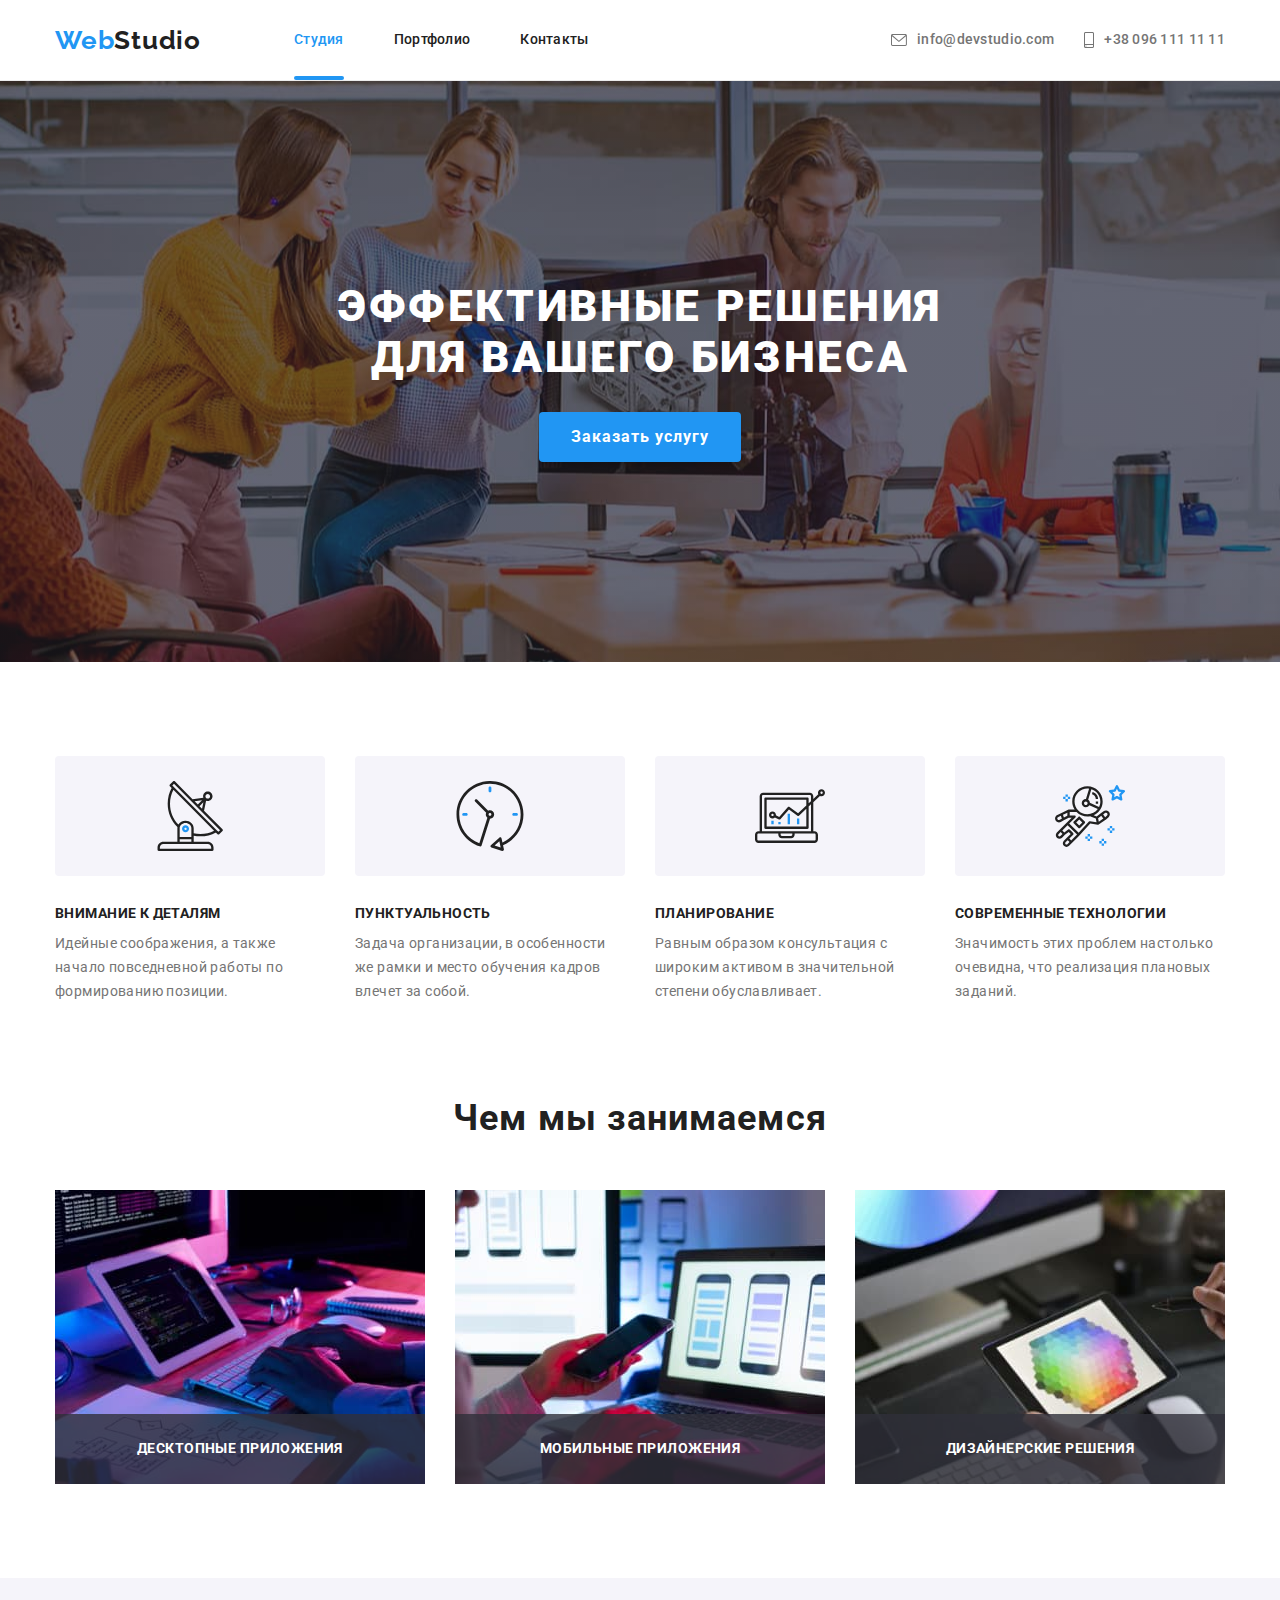
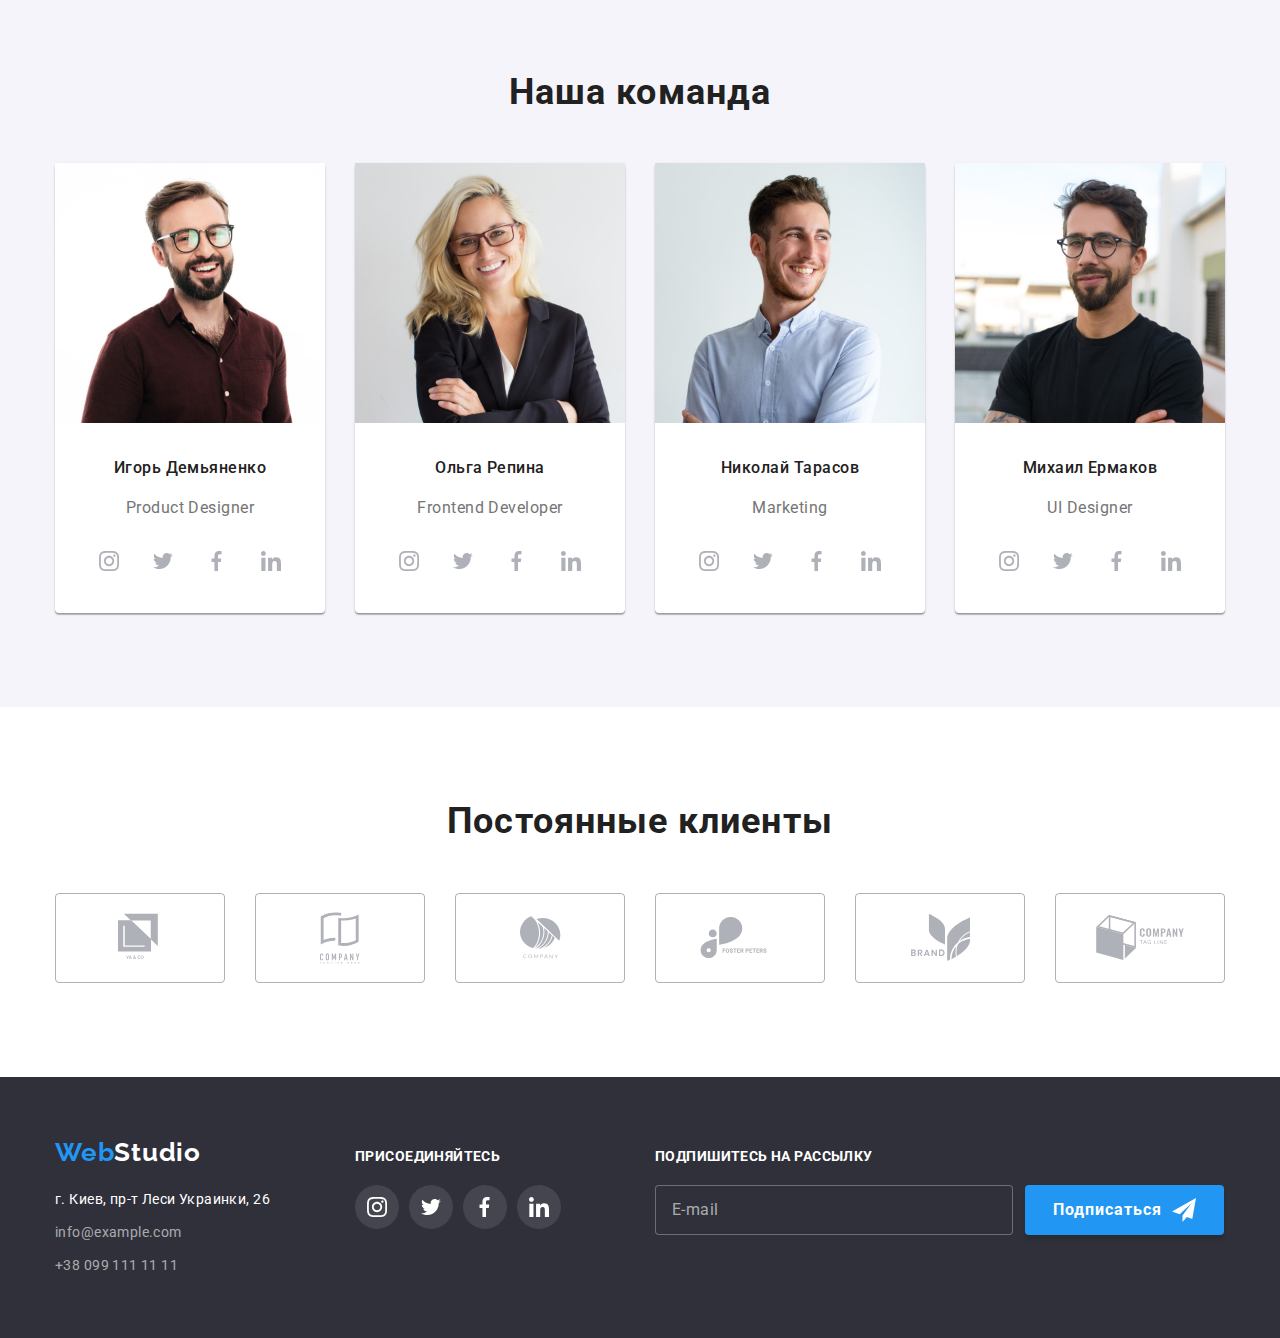
==== commit dcb32fe2: "correct" ====
--- a/index.html
+++ b/index.html
@@ -3,7 +3,8 @@
 <head>
     <meta charset="UTF-8">
     <meta name="viewport" content="width=device-width, initial-scale=1.0">
-    
+    <link href="https://fonts.googleapis.com/css2?family=Raleway:wght@700&family=Roboto:wght@400;500;700&display=swap"
+        rel="stylesheet">
     <link rel="stylesheet" href="./css/main.min.css">
     <title>WebStudio</title>
 </head>
@@ -154,15 +155,15 @@
                                 <svg  width="20" height="20">
                                     <use href="./img/symbol-defs.svg#icon-instagram"></use>
                                 </svg> </a></li>
-                            <li><a class="social-list__link" href="" target="_blank" rel="noreferrer noopener" aria-label="instagram">
+                            <li><a class="social-list__link" href="" target="_blank" rel="noreferrer noopener" aria-label="twitter">
                                 <svg   width="20" height="20">
                                     <use href="./img/symbol-defs.svg#icon-twitter"></use>
                                 </svg> </a></li>
-                            <li><a class="social-list__link" href="" target="_blank" rel="noreferrer noopener" aria-label="instagram">
+                            <li><a class="social-list__link" href="" target="_blank" rel="noreferrer noopener" aria-label="facebook">
                                 <svg   width="20" height="20">
                                     <use href="./img/symbol-defs.svg#icon-facebook"></use>
                                 </svg> </a></li>
-                            <li><a class="social-list__link" href="" target="_blank" rel="noreferrer noopener" aria-label="instagram">
+                            <li><a class="social-list__link" href="" target="_blank" rel="noreferrer noopener" aria-label="linkedin">
                                 <svg   width="20" height="20">
                                     <use href="./img/symbol-defs.svg#icon-linkedin"></use>
                                 </svg> </a></li>
@@ -174,21 +175,21 @@
                     <div class="teammate__description">
                         <h3 class="teammate__name">Ольга Репина</h3>
                         <p class="teammate__career">Frontend Developer</p>
-                        <ul class=" teammate__social-list social-list list">
+                        <ul class="  teammate__social-list social-list list">
                             <li><a class="social-list__link" href="" target="_blank" rel="noreferrer noopener" aria-label="instagram">
-                                    <svg   width="20" height="20">
+                                    <svg width="20" height="20">
                                         <use href="./img/symbol-defs.svg#icon-instagram"></use>
                                     </svg> </a></li>
-                            <li><a class="social-list__link" href="" target="_blank" rel="noreferrer noopener" aria-label="instagram">
-                                    <svg   width="20" height="20">
+                            <li><a class="social-list__link" href="" target="_blank" rel="noreferrer noopener" aria-label="twitter">
+                                    <svg width="20" height="20">
                                         <use href="./img/symbol-defs.svg#icon-twitter"></use>
                                     </svg> </a></li>
-                            <li><a class="social-list__link" href="" target="_blank" rel="noreferrer noopener" aria-label="instagram">
-                                    <svg   width="20" height="20">
+                            <li><a class="social-list__link" href="" target="_blank" rel="noreferrer noopener" aria-label="facebook">
+                                    <svg width="20" height="20">
                                         <use href="./img/symbol-defs.svg#icon-facebook"></use>
                                     </svg> </a></li>
-                            <li><a class="social-list__link" href="" target="_blank" rel="noreferrer noopener" aria-label="instagram">
-                                    <svg   width="20" height="20">
+                            <li><a class="social-list__link" href="" target="_blank" rel="noreferrer noopener" aria-label="linkedin">
+                                    <svg width="20" height="20">
                                         <use href="./img/symbol-defs.svg#icon-linkedin"></use>
                                     </svg> </a></li>
                         </ul>
@@ -199,21 +200,21 @@
                     <div class="teammate__description">
                         <h3 class="teammate__name">Николай Тарасов</h3>
                         <p class="teammate__career">Marketing</p>
-                        <ul class=" teammate__social-list social-list list">
+                        <ul class="  teammate__social-list social-list list">
                             <li><a class="social-list__link" href="" target="_blank" rel="noreferrer noopener" aria-label="instagram">
-                                    <svg   width="20" height="20">
+                                    <svg width="20" height="20">
                                         <use href="./img/symbol-defs.svg#icon-instagram"></use>
                                     </svg> </a></li>
-                            <li><a class="social-list__link" href="" target="_blank" rel="noreferrer noopener" aria-label="instagram">
-                                    <svg   width="20" height="20">
+                            <li><a class="social-list__link" href="" target="_blank" rel="noreferrer noopener" aria-label="twitter">
+                                    <svg width="20" height="20">
                                         <use href="./img/symbol-defs.svg#icon-twitter"></use>
                                     </svg> </a></li>
-                            <li><a class="social-list__link" href="" target="_blank" rel="noreferrer noopener" aria-label="instagram">
-                                    <svg   width="20" height="20">
+                            <li><a class="social-list__link" href="" target="_blank" rel="noreferrer noopener" aria-label="facebook">
+                                    <svg width="20" height="20">
                                         <use href="./img/symbol-defs.svg#icon-facebook"></use>
                                     </svg> </a></li>
-                            <li><a class="social-list__link" href="" target="_blank" rel="noreferrer noopener" aria-label="instagram">
-                                    <svg   width="20" height="20">
+                            <li><a class="social-list__link" href="" target="_blank" rel="noreferrer noopener" aria-label="linkedin">
+                                    <svg width="20" height="20">
                                         <use href="./img/symbol-defs.svg#icon-linkedin"></use>
                                     </svg> </a></li>
                         </ul>
@@ -224,21 +225,21 @@
                     <div class="teammate__description">
                         <h3 class="teammate__name">Михаил Ермаков</h3>
                         <p class="teammate__career">UI Designer</p>
-                        <ul class=" teammate__social-list social-list list">
+                        <ul class="  teammate__social-list social-list list">
                             <li><a class="social-list__link" href="" target="_blank" rel="noreferrer noopener" aria-label="instagram">
-                                    <svg   width="20" height="20">
+                                    <svg width="20" height="20">
                                         <use href="./img/symbol-defs.svg#icon-instagram"></use>
                                     </svg> </a></li>
-                            <li><a class="social-list__link" href="" target="_blank" rel="noreferrer noopener" aria-label="instagram">
-                                    <svg   width="20" height="20">
+                            <li><a class="social-list__link" href="" target="_blank" rel="noreferrer noopener" aria-label="twitter">
+                                    <svg width="20" height="20">
                                         <use href="./img/symbol-defs.svg#icon-twitter"></use>
                                     </svg> </a></li>
-                            <li><a class="social-list__link" href="" target="_blank" rel="noreferrer noopener" aria-label="instagram">
-                                    <svg   width="20" height="20">
+                            <li><a class="social-list__link" href="" target="_blank" rel="noreferrer noopener" aria-label="facebook">
+                                    <svg width="20" height="20">
                                         <use href="./img/symbol-defs.svg#icon-facebook"></use>
                                     </svg> </a></li>
-                            <li><a class="social-list__link" href="" target="_blank" rel="noreferrer noopener" aria-label="instagram">
-                                    <svg   width="20" height="20">
+                            <li><a class="social-list__link" href="" target="_blank" rel="noreferrer noopener" aria-label="linkedin">
+                                    <svg width="20" height="20">
                                         <use href="./img/symbol-defs.svg#icon-linkedin"></use>
                                     </svg> </a></li>
                         </ul>
@@ -252,44 +253,44 @@
         <ul class="our-clients__clients-list list">
             <li class="our-clients__item">
                 
-                <svg width="44.27" height="49.23">
-                    <use href="./img/symbol-defs.svg#icon-logo-1" ></use>
-                </svg>
-                
-            </li>
-            <li class="our-clients__item">
-                
-                <svg width="40" height="52">
+                <a class="our-clients__link" href="" target="_blank" rel="noopener noreferrer"><svg width="44" height="50">
+                    <use href="./img/symbol-defs.svg#icon-logo-1"></use>
+                </svg></a>
+                
+            </li>
+            <li class="our-clients__item">
+                
+                <a class="our-clients__link" href="" target="_blank" rel="noopener noreferrer"><svg width="40" height="52">
                     <use href="./img/symbol-defs.svg#icon-logo-2 "></use>
-                </svg>
+                </svg></a>  
                 
             </li>
             <li class="our-clients__item">
                
-                <svg width="41" height="42.6">
+                <a class="our-clients__link" href="" target="_blank" rel="noopener noreferrer"><svg width="41" height="43">
                     <use href="./img/symbol-defs.svg#icon-logo-3"></use>
-                </svg>
-                
-            </li>
-            <li class="our-clients__item">
-                
-                <svg width="79.66" height="42.02">
+                </svg></a>  
+                
+            </li>
+            <li class="our-clients__item">
+                
+                <a class="our-clients__link" href="" target="_blank" rel="noopener noreferrer"><svg width="80" height="42">
                     <use href="./img/symbol-defs.svg#icon-logo-4"></use>
-                </svg>
+                </svg></a>  
 
             </li>
             <li class="our-clients__item">
               
-                <svg width="59" height="47">
+                <a class="our-clients__link" href="" target="_blank" rel="noopener noreferrer"><svg width="59" height="47">
                     <use href="./img/symbol-defs.svg#icon-logo-5"></use>
-                </svg>
+                </svg></a>
                
             </li>
             <li class="our-clients__item">
                
-                <svg width="88.48" height="45.44">
+                <a class="our-clients__link" href="" target="_blank" rel="noopener noreferrer"><svg width="88.48" height="45.44">
                     <use href="./img/symbol-defs.svg#icon-logo-6"></use>
-                </svg>
+                </svg></a>  
                
             </li>
         </ul>
--- a/css/main.min.css
+++ b/css/main.min.css
@@ -1,2 +1,2 @@
-@import url("https://fonts.googleapis.com/css2?family=Raleway:wght@700&family=Roboto:wght@400;500;700&display=swap");@import url("https://cdnjs.cloudflare.com/ajax/libs/modern-normalize/0.7.0/modern-normalize.min.css");body{font-family:Roboto, sans-serif;color:#757575}.current{position:relative;color:#2196f3}.current:before{content:'';position:absolute;bottom:0;left:0;width:100%;height:4px;border-radius:2px;background-color:#2196f3}.container{width:1200px;padding:0 15px;margin-left:auto;margin-right:auto}.list{padding:0;margin:0;list-style:none}.visually-hidden{position:absolute;width:1px;height:1px;margin:-1px;border:0;padding:0;clip:rect(0 0 0 0);overflow:hidden}h1,h2,h3,p{margin:0;padding:0}.social-list{display:-webkit-box;display:-ms-flexbox;display:flex}.social-list__link{width:44px;height:44px;border-radius:50%;display:-webkit-box;display:-ms-flexbox;display:flex;-webkit-box-pack:center;-ms-flex-pack:center;justify-content:center;-webkit-box-align:center;-ms-flex-align:center;align-items:center;fill:#afb1b8;-webkit-transition:fill 250ms cubic-bezier(0.4, 0, 0.2, 1),background-color 250ms cubic-bezier(0.4, 0, 0.2, 1);transition:fill 250ms cubic-bezier(0.4, 0, 0.2, 1),background-color 250ms cubic-bezier(0.4, 0, 0.2, 1)}.social-list__link:hover,.social-list__link:focus{fill:#fff;background-color:#2196f3}.social-list__link--background{background-color:rgba(255,255,255,0.1);fill:#fff}.work-box__title,.our-team__title,.our-clients__title{font-weight:700;font-size:36px;line-height:1.16;text-align:center;letter-spacing:0.03em;color:#212121;margin-bottom:50px}.page-header__container{display:-webkit-box;display:-ms-flexbox;display:flex;-webkit-box-align:center;-ms-flex-align:center;align-items:center}.page-header__logo{margin-right:93px}.logo{font-family:Raleway, sans-serif;font-weight:700;font-size:26px;line-height:1.19;letter-spacing:0.03em;text-decoration:none;color:#212121}.logo__accent{color:#2196f3}.logo--white{display:inline-block;color:#fff;margin-bottom:20px}.page-header__link-list{display:-webkit-box;display:-ms-flexbox;display:flex}.page-header__link-item{display:inline-block;padding-top:32px;padding-bottom:32px;color:#212121;font-style:normal;font-weight:500;font-size:14px;line-height:1.14;letter-spacing:0.02em;text-decoration:none;-webkit-transition:color 250ms cubic-bezier(0.4, 0, 0.2, 1);transition:color 250ms cubic-bezier(0.4, 0, 0.2, 1)}.page-header__link-item:hover,.page-header__link-item:focus{color:#2196f3}.page-header__list-item:not(:last-child){margin-right:50px}.page-header__contact-list{display:-webkit-box;display:-ms-flexbox;display:flex;margin-left:auto}.page-header__contact-link{display:-webkit-box;display:-ms-flexbox;display:flex;-webkit-box-align:center;-ms-flex-align:center;align-items:center;color:#757575;font-style:normal;font-weight:500;font-size:14px;line-height:1.14;letter-spacing:0.02em;text-decoration:none;-webkit-transition:color 250ms cubic-bezier(0.4, 0, 0.2, 1);transition:color 250ms cubic-bezier(0.4, 0, 0.2, 1)}.page-header__contact-link:hover,.page-header__contact-link:focus{color:#2196f3}.page-header__contact-item:not(:last-child){margin-right:30px}.page-header__icon{fill:#757575;-webkit-transition:fill 250ms cubic-bezier(0.4, 0, 0.2, 1);transition:fill 250ms cubic-bezier(0.4, 0, 0.2, 1);margin-right:10px}.page-header__contact-link:hover .page-header__icon,.page-header__contact-link:focus .page-header__icon{fill:#2196f3}.page-hero{background-color:#c4c4c4}.page-hero__container{padding:200px 0;max-width:1600px;background-image:-webkit-gradient(linear, left top, left bottom, from(rgba(47,48,58,0.4)), to(rgba(47,48,58,0.4))),url("../img/bg-hero.jpg");background-image:linear-gradient(rgba(47,48,58,0.4), rgba(47,48,58,0.4)),url("../img/bg-hero.jpg");background-repeat:no-repeat;background-position:center;text-align:center;-webkit-box-align:center;-ms-flex-align:center;align-items:center;margin-left:auto;margin-right:auto}.page-hero__title{width:700px;font-weight:900;font-size:44px;line-height:1, 36;text-align:center;letter-spacing:0.06em;text-transform:uppercase;color:#fff;margin-top:0;margin-bottom:30px;margin-left:auto;margin-right:auto}.page-hero__button{padding:10px 32px;color:#fff;font-family:Roboto;font-weight:700;font-size:16px;line-height:1.87;letter-spacing:0.06em;background-color:#2196f3;border:0;-webkit-box-shadow:0px 4px 4px rgba(0,0,0,0.15);box-shadow:0px 4px 4px rgba(0,0,0,0.15);border-radius:4px;-webkit-transition:color 250ms cubic-bezier(0.4, 0, 0.2, 1),background-color 250ms cubic-bezier(0.4, 0, 0.2, 1);transition:color 250ms cubic-bezier(0.4, 0, 0.2, 1),background-color 250ms cubic-bezier(0.4, 0, 0.2, 1)}.page-hero__button:hover,.page-hero__button:focus{color:#2196f3;background-color:#fff}.backdrop{position:fixed;width:100%;height:100%;background-color:rgba(0,0,0,0.2);top:0;left:0;opacity:1;-webkit-transition:opacity 500ms cubic-bezier(0.4, 0, 0.2, 1);transition:opacity 500ms cubic-bezier(0.4, 0, 0.2, 1);z-index:2}.backdrop.is-hidden{opacity:0;pointer-events:none}.backdrop.is-hidden .modal{-webkit-transform:translate(-50%, 150%) scale(0.75);transform:translate(-50%, 150%) scale(0.75)}.modal{position:absolute;width:530px;height:580px;left:50%;top:50%;background:#fff;-webkit-box-shadow:0px 1px 3px rgba(0,0,0,0.12),0px 1px 1px rgba(0,0,0,0.14),0px 2px 1px rgba(0,0,0,0.2);box-shadow:0px 1px 3px rgba(0,0,0,0.12),0px 1px 1px rgba(0,0,0,0.14),0px 2px 1px rgba(0,0,0,0.2);border-radius:4px;padding:40px;-webkit-transform:translate(-50%, -50%) scale(1);transform:translate(-50%, -50%) scale(1);-webkit-transition:-webkit-transform 500ms cubic-bezier(0.4, 0, 0.2, 1);transition:-webkit-transform 500ms cubic-bezier(0.4, 0, 0.2, 1);transition:transform 500ms cubic-bezier(0.4, 0, 0.2, 1);transition:transform 500ms cubic-bezier(0.4, 0, 0.2, 1), -webkit-transform 500ms cubic-bezier(0.4, 0, 0.2, 1)}.modal__close-button{position:absolute;top:8px;right:8px;display:-webkit-box;display:-ms-flexbox;display:flex;-webkit-box-pack:center;-ms-flex-pack:center;justify-content:center;-webkit-box-align:center;-ms-flex-align:center;align-items:center;width:30px;height:30px;background-color:#fff;border:1px solid rgba(0,0,0,0.1);border-radius:50%;overflow:hidden;-webkit-transition:fill 250ms cubic-bezier(0.4, 0, 0.2, 1);transition:fill 250ms cubic-bezier(0.4, 0, 0.2, 1)}.modal__close-button:hover,.modal__close-button:focus{fill:#2196f3;cursor:pointer}.modal__title{font-weight:700;font-size:20px;line-height:1.15;text-align:center;letter-spacing:0.03em;color:#212121;margin-top:0;margin-bottom:12px}.modal__list-input{margin-bottom:10px}.modal__list-item:not(:last-child){margin-bottom:10px}.modal__label{position:relative;display:-webkit-box;display:-ms-flexbox;display:flex;-webkit-box-orient:vertical;-webkit-box-direction:normal;-ms-flex-direction:column;flex-direction:column;font-size:12px;line-height:1.16;letter-spacing:0.01em}.modal__field-input{height:40px;border:1px solid rgba(33,33,33,0.2);border-radius:4px;margin-top:4px;padding-left:42px;-webkit-transition:border 250ms cubic-bezier(0.4, 0, 0.2, 1);transition:border 250ms cubic-bezier(0.4, 0, 0.2, 1)}.modal__field-input:hover,.modal__field-input:focus{border:1px solid #2196f3;outline:0}.modal__icon{position:absolute;top:50%;left:15px;-webkit-transition:fill 250ms cubic-bezier(0.4, 0, 0.2, 1);transition:fill 250ms cubic-bezier(0.4, 0, 0.2, 1)}.modal__label:hover .modal__icon,.modal__label:focus .modal__icon{fill:#2196f3}.modal__comment-area{height:120px;border:1px solid rgba(33,33,33,0.2);-webkit-box-sizing:border-box;box-sizing:border-box;border-radius:4px;resize:none;margin-top:4px;margin-bottom:20px;padding:12px 16px;-webkit-transition:border 250ms cubic-bezier(0.4, 0, 0.2, 1);transition:border 250ms cubic-bezier(0.4, 0, 0.2, 1)}.modal__comment-area::-webkit-input-placeholder{font-size:14px;line-height:1.14;letter-spacing:0.01em;color:rgba(117,117,117,0.5)}.modal__comment-area:-ms-input-placeholder{font-size:14px;line-height:1.14;letter-spacing:0.01em;color:rgba(117,117,117,0.5)}.modal__comment-area::-ms-input-placeholder{font-size:14px;line-height:1.14;letter-spacing:0.01em;color:rgba(117,117,117,0.5)}.modal__comment-area::placeholder{font-size:14px;line-height:1.14;letter-spacing:0.01em;color:rgba(117,117,117,0.5)}.modal__comment-area:hover,.modal__comment-area:focus{border:1px solid #2196f3;outline:0}.modal__checkbox-icon{display:inline-block;width:16px;height:15px;border:2px solid #212121;border-radius:2px;margin-right:8px;-webkit-transition:background-color 250ms cubic-bezier(0.4, 0, 0.2, 1);transition:background-color 250ms cubic-bezier(0.4, 0, 0.2, 1)}.modal__checkbox:checked+.modal__checkbox-icon{background-image:url("../img/check.svg");background-color:#2196f3;background-repeat:no-repeat;background-position:center;border:0}.modal__checkbox:hover+.modal__checkbox-icon,.modal__checkbox:focus+.modal__checkbox-icon{border:2px solid #2196f3}.modal__checkbox-label{display:-webkit-box;display:-ms-flexbox;display:flex;font-size:14px;line-height:1.71;letter-spacing:0.03em;-webkit-box-pack:center;-ms-flex-pack:center;justify-content:center;margin-bottom:30px;-webkit-box-align:center;-ms-flex-align:center;align-items:center;cursor:pointer}.modal_policy-link{color:#2196f3}.modal__button{font-weight:700;font-size:16px;line-height:1.87;padding:10px 55px;color:#fff;cursor:pointer;letter-spacing:0.06em;background:#2196f3;-webkit-box-shadow:0px 4px 4px rgba(0,0,0,0.15);box-shadow:0px 4px 4px rgba(0,0,0,0.15);border-radius:4px;border:0;display:-webkit-box;display:-ms-flexbox;display:flex;margin-left:auto;margin-right:auto;-webkit-transition:color 250ms cubic-bezier(0.4, 0, 0.2, 1),background-color 250ms cubic-bezier(0.4, 0, 0.2, 1);transition:color 250ms cubic-bezier(0.4, 0, 0.2, 1),background-color 250ms cubic-bezier(0.4, 0, 0.2, 1)}.modal__button:hover,.modal__button:focus{color:#2196f3;background-color:#fff}.our-features__features-list{padding-top:94px;margin-bottom:94px;display:-webkit-box;display:-ms-flexbox;display:flex}.feature-item:not(:last-child){margin-right:30px}.feature-item__icon{display:-webkit-box;display:-ms-flexbox;display:flex;-webkit-box-pack:center;-ms-flex-pack:center;justify-content:center;-webkit-box-align:center;-ms-flex-align:center;align-items:center;width:270px;height:120px;background:#f5f4fa;border-radius:4px;margin-bottom:30px}.feature-item__title{font-weight:700;font-size:14px;line-height:1.14;letter-spacing:0.03em;text-transform:uppercase;color:#212121;margin-bottom:10px}.feature-item__text{font-size:14px;line-height:1.71;letter-spacing:0.03em}.work-box__list{display:-webkit-box;display:-ms-flexbox;display:flex;padding-bottom:94px}.work-box__item:not(:last-child){margin-right:30px}.work-box__image{display:block}.work-box__wrapper{position:relative}.work-box__overlay{position:absolute;bottom:0;left:0;width:100%;height:70px;background-color:rgba(47,48,58,0.8);display:-webkit-box;display:-ms-flexbox;display:flex;-webkit-box-pack:center;-ms-flex-pack:center;justify-content:center;-webkit-box-align:center;-ms-flex-align:center;align-items:center;font-weight:700;font-size:14px;line-height:1.14;letter-spacing:0.03em;text-transform:uppercase;color:#fff}.our-team{background-color:#f5f4fa}.our-team__container{padding-top:94px;padding-bottom:94px}.our-team__team-list{display:-webkit-box;display:-ms-flexbox;display:flex}.our-team__card:not(:last-child){margin-right:30px}.teammate{-webkit-box-shadow:0px 1px 3px rgba(0,0,0,0.12),0px 1px 1px rgba(0,0,0,0.14),0px 2px 1px rgba(0,0,0,0.2);box-shadow:0px 1px 3px rgba(0,0,0,0.12),0px 1px 1px rgba(0,0,0,0.14),0px 2px 1px rgba(0,0,0,0.2);border-radius:4px;background-color:#fff}.teammate__photo{display:block}.teammate__description{padding:30px 32px;text-align:center}.teammate__name{font-weight:500;font-size:16px;line-height:1.87;letter-spacing:0.03em;color:#212121;margin-bottom:10px}.teammate__career{font-size:16px;line-height:1.87;letter-spacing:0.03em;margin-bottom:16px}.teammate__social-list{-webkit-box-pack:justify;-ms-flex-pack:justify;justify-content:space-between}.our-clients{padding-top:94px;padding-bottom:94px}.our-clients__clients-list{display:-webkit-box;display:-ms-flexbox;display:flex}.our-clients__item{width:170px;height:90px;border:1px solid #afb1b8;border-radius:4px;display:-webkit-box;display:-ms-flexbox;display:flex;-webkit-box-pack:center;-ms-flex-pack:center;justify-content:center;-webkit-box-align:center;-ms-flex-align:center;align-items:center;fill:#afb1b8;-webkit-transition:fill 250ms cubic-bezier(0.4, 0, 0.2, 1),border 250ms cubic-bezier(0.4, 0, 0.2, 1);transition:fill 250ms cubic-bezier(0.4, 0, 0.2, 1),border 250ms cubic-bezier(0.4, 0, 0.2, 1)}.our-clients__item:not(:last-child){margin-right:30px}.our-clients__item:hover,.our-clients__item:focus{border:1px solid #2196f3;fill:#2196f3}.page-footer{padding-top:60px;padding-bottom:60px;background-color:#2f303a}.page-footer__container{display:-webkit-box;display:-ms-flexbox;display:flex;-webkit-box-align:baseline;-ms-flex-align:baseline;align-items:baseline}.page-footer__addres{font-style:normal;color:#fff;font-size:14px;line-height:1.71;letter-spacing:0.03em}.page-footer__contact,.page-footer__social{width:270px;margin-right:30px}.page-footer-logo{margin-bottom:20px}.page-footer__address-list,.page-footer__address-item:not(:first-child){margin-top:9px}.page-footer__address-link{text-decoration:none;color:rgba(255,255,255,0.6)}.page-footer__subtitle{display:inline-block;margin-bottom:20px;font-weight:bold;font-size:14px;line-height:1.14;letter-spacing:0.03em;text-transform:uppercase;color:#fff}.page-footer__social-link:not(:last-child){margin-right:10px}.page-footer__input{padding:15px 0 15px 16px;background-color:#2f303a;color:#fff;width:358px;border:1px solid rgba(255,255,255,0.3);-webkit-box-sizing:border-box;box-sizing:border-box;border-radius:4px;margin-right:12px;-webkit-transition:border 250ms cubic-bezier(0.4, 0, 0.2, 1);transition:border 250ms cubic-bezier(0.4, 0, 0.2, 1)}.page-footer__input::-webkit-input-placeholder{font-size:16px;line-height:1.25;letter-spacing:0.03em;color:rgba(255,255,255,0.6)}.page-footer__input:-ms-input-placeholder{font-size:16px;line-height:1.25;letter-spacing:0.03em;color:rgba(255,255,255,0.6)}.page-footer__input::-ms-input-placeholder{font-size:16px;line-height:1.25;letter-spacing:0.03em;color:rgba(255,255,255,0.6)}.page-footer__input::placeholder{font-size:16px;line-height:1.25;letter-spacing:0.03em;color:rgba(255,255,255,0.6)}.page-footer__input:hover,.page-footer__input:focus{border:1px solid #2196f3}.page-footer__form{display:-webkit-box;display:-ms-flexbox;display:flex}.page-footer__button{display:-webkit-box;display:-ms-flexbox;display:flex;-webkit-box-align:center;-ms-flex-align:center;align-items:center;font-weight:bold;font-size:16px;line-height:1.87;letter-spacing:0.06em;color:#fff;background-color:#2196f3;border:0;border-radius:4px;-webkit-box-shadow:0px 4px 4px rgba(0,0,0,0.15);box-shadow:0px 4px 4px rgba(0,0,0,0.15);padding:10px 28px;-webkit-transition:color 250ms cubic-bezier(0.4, 0, 0.2, 1),background-color 250ms cubic-bezier(0.4, 0, 0.2, 1);transition:color 250ms cubic-bezier(0.4, 0, 0.2, 1),background-color 250ms cubic-bezier(0.4, 0, 0.2, 1);cursor:pointer}.page-footer__button:hover,.page-footer__button:focus{background-color:#fff;color:#2196f3}.page-footer__icon{margin-left:10px;fill:#fff;-webkit-transition:fill 250ms cubic-bezier(0.4, 0, 0.2, 1);transition:fill 250ms cubic-bezier(0.4, 0, 0.2, 1)}.page-footer__button:hover .page-footer__icon,.page-footer__button:focus .page-footer__icon{fill:#2196f3}
+@import url("https://cdnjs.cloudflare.com/ajax/libs/modern-normalize/0.7.0/modern-normalize.min.css");body{font-family:Roboto,sans-serif;color:#757575}.container{width:1200px;padding:0 15px;margin-left:auto;margin-right:auto}.list{padding:0;margin:0;list-style:none}.visually-hidden{position:absolute;width:1px;height:1px;margin:-1px;border:0;padding:0;clip:rect(0 0 0 0);overflow:hidden}h1,h2,h3,p{margin:0;padding:0}.social-list{display:-webkit-box;display:-ms-flexbox;display:flex}.social-list__link{width:44px;height:44px;border-radius:50%;display:-webkit-box;display:-ms-flexbox;display:flex;-webkit-box-pack:center;-ms-flex-pack:center;justify-content:center;-webkit-box-align:center;-ms-flex-align:center;align-items:center;fill:#afb1b8;-webkit-transition:fill 250ms cubic-bezier(0.4, 0, 0.2, 1),background-color 250ms cubic-bezier(0.4, 0, 0.2, 1);transition:fill 250ms cubic-bezier(0.4, 0, 0.2, 1),background-color 250ms cubic-bezier(0.4, 0, 0.2, 1)}.social-list__link:hover,.social-list__link:focus{fill:#fff;background-color:#2196f3}.social-list__link--background{background-color:rgba(255,255,255,0.1);fill:#fff}.work-box__title,.our-team__title,.our-clients__title{font-weight:700;font-size:36px;line-height:1.16;text-align:center;letter-spacing:0.03em;color:#212121;margin-bottom:50px}.page-header{border-bottom:1px solid #ececec}.page-header__container{display:-webkit-box;display:-ms-flexbox;display:flex;-webkit-box-align:center;-ms-flex-align:center;align-items:center}.page-header__logo{margin-right:93px}.logo{font-family:Raleway,sans-serif;font-weight:700;font-size:26px;line-height:1.19;letter-spacing:0.03em;text-decoration:none;color:#212121}.logo__accent{color:#2196f3}.logo--white{display:inline-block;color:#fff;margin-bottom:20px}.page-header__link-list{display:-webkit-box;display:-ms-flexbox;display:flex}.page-header__link-item{display:inline-block;padding-top:32px;padding-bottom:32px;color:#212121;font-style:normal;font-weight:500;font-size:14px;line-height:1.14;letter-spacing:0.02em;text-decoration:none;-webkit-transition:color 250ms cubic-bezier(0.4, 0, 0.2, 1);transition:color 250ms cubic-bezier(0.4, 0, 0.2, 1)}.page-header__link-item:hover,.page-header__link-item:focus{color:#2196f3}.page-header__list-item:not(:last-child){margin-right:50px}.current{position:relative;color:#2196f3}.current:before{content:'';position:absolute;bottom:0;left:0;width:100%;height:4px;border-radius:2px;background-color:#2196f3}.page-header__contact-list{display:-webkit-box;display:-ms-flexbox;display:flex;margin-left:auto}.page-header__contact-link{display:-webkit-box;display:-ms-flexbox;display:flex;-webkit-box-align:center;-ms-flex-align:center;align-items:center;color:#757575;font-style:normal;font-weight:500;font-size:14px;line-height:1.14;letter-spacing:0.02em;text-decoration:none;-webkit-transition:color 250ms cubic-bezier(0.4, 0, 0.2, 1);transition:color 250ms cubic-bezier(0.4, 0, 0.2, 1)}.page-header__contact-link:hover,.page-header__contact-link:focus{color:#2196f3}.page-header__contact-item:not(:last-child){margin-right:30px}.page-header__icon{fill:#757575;-webkit-transition:fill 250ms cubic-bezier(0.4, 0, 0.2, 1);transition:fill 250ms cubic-bezier(0.4, 0, 0.2, 1);margin-right:10px}.page-header__contact-link:hover .page-header__icon,.page-header__contact-link:focus .page-header__icon{fill:#2196f3}.page-hero{background-color:#c4c4c4}.page-hero__container{padding:200px 0;max-width:1600px;background-image:-webkit-gradient(linear, left top, left bottom, from(rgba(47,48,58,0.4)), to(rgba(47,48,58,0.4))),url("../img/bg-hero.jpg");background-image:linear-gradient(rgba(47,48,58,0.4), rgba(47,48,58,0.4)),url("../img/bg-hero.jpg");background-repeat:no-repeat;background-position:center;text-align:center;-webkit-box-align:center;-ms-flex-align:center;align-items:center;margin-left:auto;margin-right:auto}.page-hero__title{width:700px;font-weight:900;font-size:44px;line-height:1, 36;text-align:center;letter-spacing:0.06em;text-transform:uppercase;color:#fff;margin-top:0;margin-bottom:30px;margin-left:auto;margin-right:auto}.page-hero__button{padding:10px 32px;color:#fff;font-family:Roboto,sans-serif;font-weight:700;font-size:16px;line-height:1.87;letter-spacing:0.06em;background-color:#2196f3;border:0;-webkit-box-shadow:0px 4px 4px rgba(0,0,0,0.15);box-shadow:0px 4px 4px rgba(0,0,0,0.15);border-radius:4px;-webkit-transition:color 250ms cubic-bezier(0.4, 0, 0.2, 1),background-color 250ms cubic-bezier(0.4, 0, 0.2, 1);transition:color 250ms cubic-bezier(0.4, 0, 0.2, 1),background-color 250ms cubic-bezier(0.4, 0, 0.2, 1)}.page-hero__button:hover,.page-hero__button:focus{color:#2196f3;background-color:#fff}.backdrop{position:fixed;width:100%;height:100%;background-color:rgba(0,0,0,0.2);top:0;left:0;opacity:1;-webkit-transition:opacity 500ms cubic-bezier(0.4, 0, 0.2, 1);transition:opacity 500ms cubic-bezier(0.4, 0, 0.2, 1);z-index:2}.backdrop.is-hidden{opacity:0;pointer-events:none}.backdrop.is-hidden .modal{-webkit-transform:translate(-50%, 150%) scale(0.75);transform:translate(-50%, 150%) scale(0.75)}.modal{position:absolute;width:530px;height:580px;left:50%;top:50%;background:#fff;-webkit-box-shadow:0px 1px 3px rgba(0,0,0,0.12),0px 1px 1px rgba(0,0,0,0.14),0px 2px 1px rgba(0,0,0,0.2);box-shadow:0px 1px 3px rgba(0,0,0,0.12),0px 1px 1px rgba(0,0,0,0.14),0px 2px 1px rgba(0,0,0,0.2);border-radius:4px;padding:40px;-webkit-transform:translate(-50%, -50%) scale(1);transform:translate(-50%, -50%) scale(1);-webkit-transition:-webkit-transform 500ms cubic-bezier(0.4, 0, 0.2, 1);transition:-webkit-transform 500ms cubic-bezier(0.4, 0, 0.2, 1);transition:transform 500ms cubic-bezier(0.4, 0, 0.2, 1);transition:transform 500ms cubic-bezier(0.4, 0, 0.2, 1), -webkit-transform 500ms cubic-bezier(0.4, 0, 0.2, 1)}.modal__close-button{position:absolute;top:8px;right:8px;display:-webkit-box;display:-ms-flexbox;display:flex;-webkit-box-pack:center;-ms-flex-pack:center;justify-content:center;-webkit-box-align:center;-ms-flex-align:center;align-items:center;width:30px;height:30px;background-color:#fff;border:1px solid rgba(0,0,0,0.1);border-radius:50%;overflow:hidden;-webkit-transition:fill 250ms cubic-bezier(0.4, 0, 0.2, 1);transition:fill 250ms cubic-bezier(0.4, 0, 0.2, 1)}.modal__close-button:hover,.modal__close-button:focus{fill:#2196f3;cursor:pointer}.modal__title{font-weight:700;font-size:20px;line-height:1.15;text-align:center;letter-spacing:0.03em;color:#212121;margin-top:0;margin-bottom:12px}.modal__list-input{margin-bottom:10px}.modal__list-item:not(:last-child){margin-bottom:10px}.modal__label{position:relative;display:-webkit-box;display:-ms-flexbox;display:flex;-webkit-box-orient:vertical;-webkit-box-direction:normal;-ms-flex-direction:column;flex-direction:column;font-size:12px;line-height:1.16;letter-spacing:0.01em}.modal__field-input{height:40px;border:1px solid rgba(33,33,33,0.2);border-radius:4px;margin-top:4px;padding-left:42px;-webkit-transition:border 250ms cubic-bezier(0.4, 0, 0.2, 1);transition:border 250ms cubic-bezier(0.4, 0, 0.2, 1)}.modal__field-input:hover,.modal__field-input:focus{border:1px solid #2196f3;outline:0}.modal__icon{position:absolute;top:50%;left:15px;-webkit-transition:fill 250ms cubic-bezier(0.4, 0, 0.2, 1);transition:fill 250ms cubic-bezier(0.4, 0, 0.2, 1)}.modal__label:hover .modal__icon,.modal__label:focus .modal__icon{fill:#2196f3}.modal__comment-area{height:120px;border:1px solid rgba(33,33,33,0.2);-webkit-box-sizing:border-box;box-sizing:border-box;border-radius:4px;resize:none;margin-top:4px;margin-bottom:20px;padding:12px 16px;-webkit-transition:border 250ms cubic-bezier(0.4, 0, 0.2, 1);transition:border 250ms cubic-bezier(0.4, 0, 0.2, 1)}.modal__comment-area::-webkit-input-placeholder{font-size:14px;line-height:1.14;letter-spacing:0.01em;color:rgba(117,117,117,0.5)}.modal__comment-area:-ms-input-placeholder{font-size:14px;line-height:1.14;letter-spacing:0.01em;color:rgba(117,117,117,0.5)}.modal__comment-area::-ms-input-placeholder{font-size:14px;line-height:1.14;letter-spacing:0.01em;color:rgba(117,117,117,0.5)}.modal__comment-area::placeholder{font-size:14px;line-height:1.14;letter-spacing:0.01em;color:rgba(117,117,117,0.5)}.modal__comment-area:hover,.modal__comment-area:focus{border:1px solid #2196f3;outline:0}.modal__checkbox-icon{display:inline-block;width:16px;height:15px;border:2px solid #212121;border-radius:2px;margin-right:8px;-webkit-transition:background-color 250ms cubic-bezier(0.4, 0, 0.2, 1);transition:background-color 250ms cubic-bezier(0.4, 0, 0.2, 1)}.modal__checkbox:checked+.modal__checkbox-icon{background-image:url("../img/check.svg");background-color:#2196f3;background-repeat:no-repeat;background-position:center;border:0}.modal__checkbox:hover+.modal__checkbox-icon,.modal__checkbox:focus+.modal__checkbox-icon{border:2px solid #2196f3}.modal__checkbox-label{display:-webkit-box;display:-ms-flexbox;display:flex;font-size:14px;line-height:1.71;letter-spacing:0.03em;-webkit-box-pack:center;-ms-flex-pack:center;justify-content:center;margin-bottom:30px;-webkit-box-align:center;-ms-flex-align:center;align-items:center;cursor:pointer}.modal_policy-link{color:#2196f3}.modal__button{font-weight:700;font-size:16px;line-height:1.87;padding:10px 55px;color:#fff;cursor:pointer;letter-spacing:0.06em;background:#2196f3;-webkit-box-shadow:0px 4px 4px rgba(0,0,0,0.15);box-shadow:0px 4px 4px rgba(0,0,0,0.15);border-radius:4px;border:0;display:-webkit-box;display:-ms-flexbox;display:flex;margin-left:auto;margin-right:auto}.our-features__features-list{padding-top:94px;margin-bottom:94px;display:-webkit-box;display:-ms-flexbox;display:flex}.feature-item:not(:last-child){margin-right:30px}.feature-item__icon{display:-webkit-box;display:-ms-flexbox;display:flex;-webkit-box-pack:center;-ms-flex-pack:center;justify-content:center;-webkit-box-align:center;-ms-flex-align:center;align-items:center;width:270px;height:120px;background:#f5f4fa;border-radius:4px;margin-bottom:30px}.feature-item__title{font-weight:700;font-size:14px;line-height:1.14;letter-spacing:0.03em;text-transform:uppercase;color:#212121;margin-bottom:10px}.feature-item__text{font-size:14px;line-height:1.71;letter-spacing:0.03em}.work-box__list{display:-webkit-box;display:-ms-flexbox;display:flex;padding-bottom:94px}.work-box__item:not(:last-child){margin-right:30px}.work-box__image{display:block}.work-box__wrapper{position:relative}.work-box__overlay{position:absolute;bottom:0;left:0;width:100%;height:70px;background-color:rgba(47,48,58,0.8);display:-webkit-box;display:-ms-flexbox;display:flex;-webkit-box-pack:center;-ms-flex-pack:center;justify-content:center;-webkit-box-align:center;-ms-flex-align:center;align-items:center;font-weight:700;font-size:14px;line-height:1.14;letter-spacing:0.03em;text-transform:uppercase;color:#fff}.our-team{background-color:#f5f4fa}.our-team__container{padding-top:94px;padding-bottom:94px}.our-team__team-list{display:-webkit-box;display:-ms-flexbox;display:flex}.our-team__card:not(:last-child){margin-right:30px}.teammate{-webkit-box-shadow:0px 1px 3px rgba(0,0,0,0.12),0px 1px 1px rgba(0,0,0,0.14),0px 2px 1px rgba(0,0,0,0.2);box-shadow:0px 1px 3px rgba(0,0,0,0.12),0px 1px 1px rgba(0,0,0,0.14),0px 2px 1px rgba(0,0,0,0.2);border-radius:4px;background-color:#fff}.teammate__photo{display:block}.teammate__description{padding:30px 32px;text-align:center}.teammate__name{font-weight:500;font-size:16px;line-height:1.87;letter-spacing:0.03em;color:#212121;margin-bottom:10px}.teammate__career{font-size:16px;line-height:1.87;letter-spacing:0.03em;margin-bottom:16px}.teammate__social-list{-webkit-box-pack:justify;-ms-flex-pack:justify;justify-content:space-between}.our-clients{padding-top:94px;padding-bottom:94px}.our-clients__clients-list{display:-webkit-box;display:-ms-flexbox;display:flex}.our-clients__item:not(:last-child){margin-right:30px}.our-clients__link{width:170px;height:90px;border:1px solid #afb1b8;border-radius:4px;display:-webkit-box;display:-ms-flexbox;display:flex;-webkit-box-pack:center;-ms-flex-pack:center;justify-content:center;-webkit-box-align:center;-ms-flex-align:center;align-items:center;fill:#afb1b8;-webkit-transition:fill 200ms cubic-bezier(0.4, 0, 0.2, 1),border 250ms cubic-bezier(0.4, 0, 0.2, 1);transition:fill 200ms cubic-bezier(0.4, 0, 0.2, 1),border 250ms cubic-bezier(0.4, 0, 0.2, 1)}.our-clients__link:hover,.our-clients__link:focus{border:1px solid #2196f3;fill:#2196f3}.page-footer{padding-top:60px;padding-bottom:60px;background-color:#2f303a}.page-footer__container{display:-webkit-box;display:-ms-flexbox;display:flex;-webkit-box-align:baseline;-ms-flex-align:baseline;align-items:baseline}.page-footer__addres{font-style:normal;color:#fff;font-size:14px;line-height:1.71;letter-spacing:0.03em}.page-footer__contact,.page-footer__social{width:270px;margin-right:30px}.page-footer-logo{margin-bottom:20px}.page-footer__address-list,.page-footer__address-item:not(:first-child){margin-top:9px}.page-footer__address-link{text-decoration:none;color:rgba(255,255,255,0.6)}.page-footer__subtitle{display:inline-block;margin-bottom:20px;font-weight:bold;font-size:14px;line-height:1.14;letter-spacing:0.03em;text-transform:uppercase;color:#fff}.page-footer__social-link:not(:last-child){margin-right:10px}.page-footer__input{padding:15px 0 15px 16px;background-color:#2f303a;color:#fff;width:358px;border:1px solid rgba(255,255,255,0.3);-webkit-box-sizing:border-box;box-sizing:border-box;border-radius:4px;margin-right:12px;-webkit-transition:border 250ms cubic-bezier(0.4, 0, 0.2, 1);transition:border 250ms cubic-bezier(0.4, 0, 0.2, 1)}.page-footer__input::-webkit-input-placeholder{font-size:16px;line-height:1.25;letter-spacing:0.03em;color:rgba(255,255,255,0.6)}.page-footer__input:-ms-input-placeholder{font-size:16px;line-height:1.25;letter-spacing:0.03em;color:rgba(255,255,255,0.6)}.page-footer__input::-ms-input-placeholder{font-size:16px;line-height:1.25;letter-spacing:0.03em;color:rgba(255,255,255,0.6)}.page-footer__input::placeholder{font-size:16px;line-height:1.25;letter-spacing:0.03em;color:rgba(255,255,255,0.6)}.page-footer__input:hover,.page-footer__input:focus{border:1px solid #2196f3}.page-footer__form{display:-webkit-box;display:-ms-flexbox;display:flex}.page-footer__button{display:-webkit-box;display:-ms-flexbox;display:flex;-webkit-box-align:center;-ms-flex-align:center;align-items:center;font-weight:bold;font-size:16px;line-height:1.87;letter-spacing:0.06em;color:#fff;background-color:#2196f3;border:0;border-radius:4px;-webkit-box-shadow:0px 4px 4px rgba(0,0,0,0.15);box-shadow:0px 4px 4px rgba(0,0,0,0.15);padding:10px 28px;-webkit-transition:color 250ms cubic-bezier(0.4, 0, 0.2, 1),background-color 250ms cubic-bezier(0.4, 0, 0.2, 1);transition:color 250ms cubic-bezier(0.4, 0, 0.2, 1),background-color 250ms cubic-bezier(0.4, 0, 0.2, 1);cursor:pointer}.page-footer__button:hover,.page-footer__button:focus{background-color:#fff;color:#2196f3}.page-footer__icon{margin-left:10px;fill:#fff;-webkit-transition:fill 250ms cubic-bezier(0.4, 0, 0.2, 1);transition:fill 250ms cubic-bezier(0.4, 0, 0.2, 1)}.page-footer__button:hover .page-footer__icon,.page-footer__button:focus .page-footer__icon{fill:#2196f3}
 /*# sourceMappingURL=main.min.css.map */